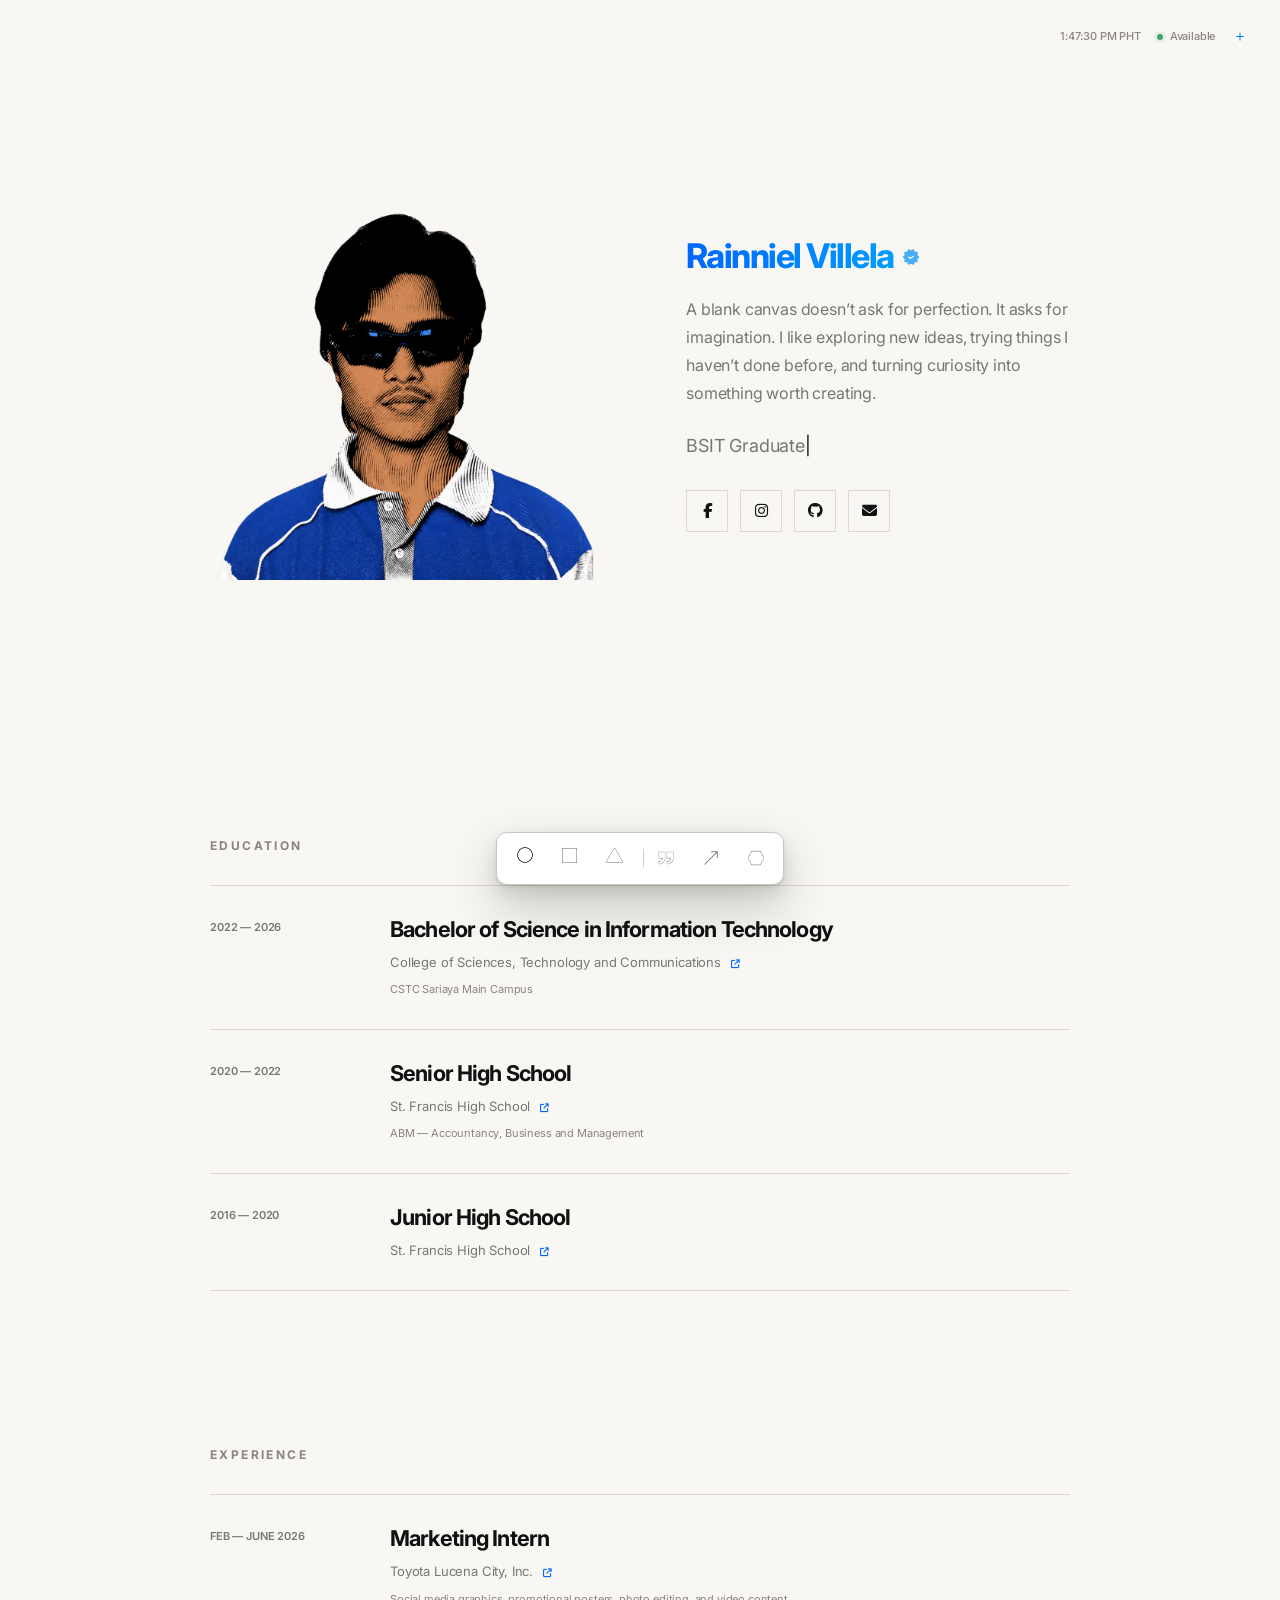
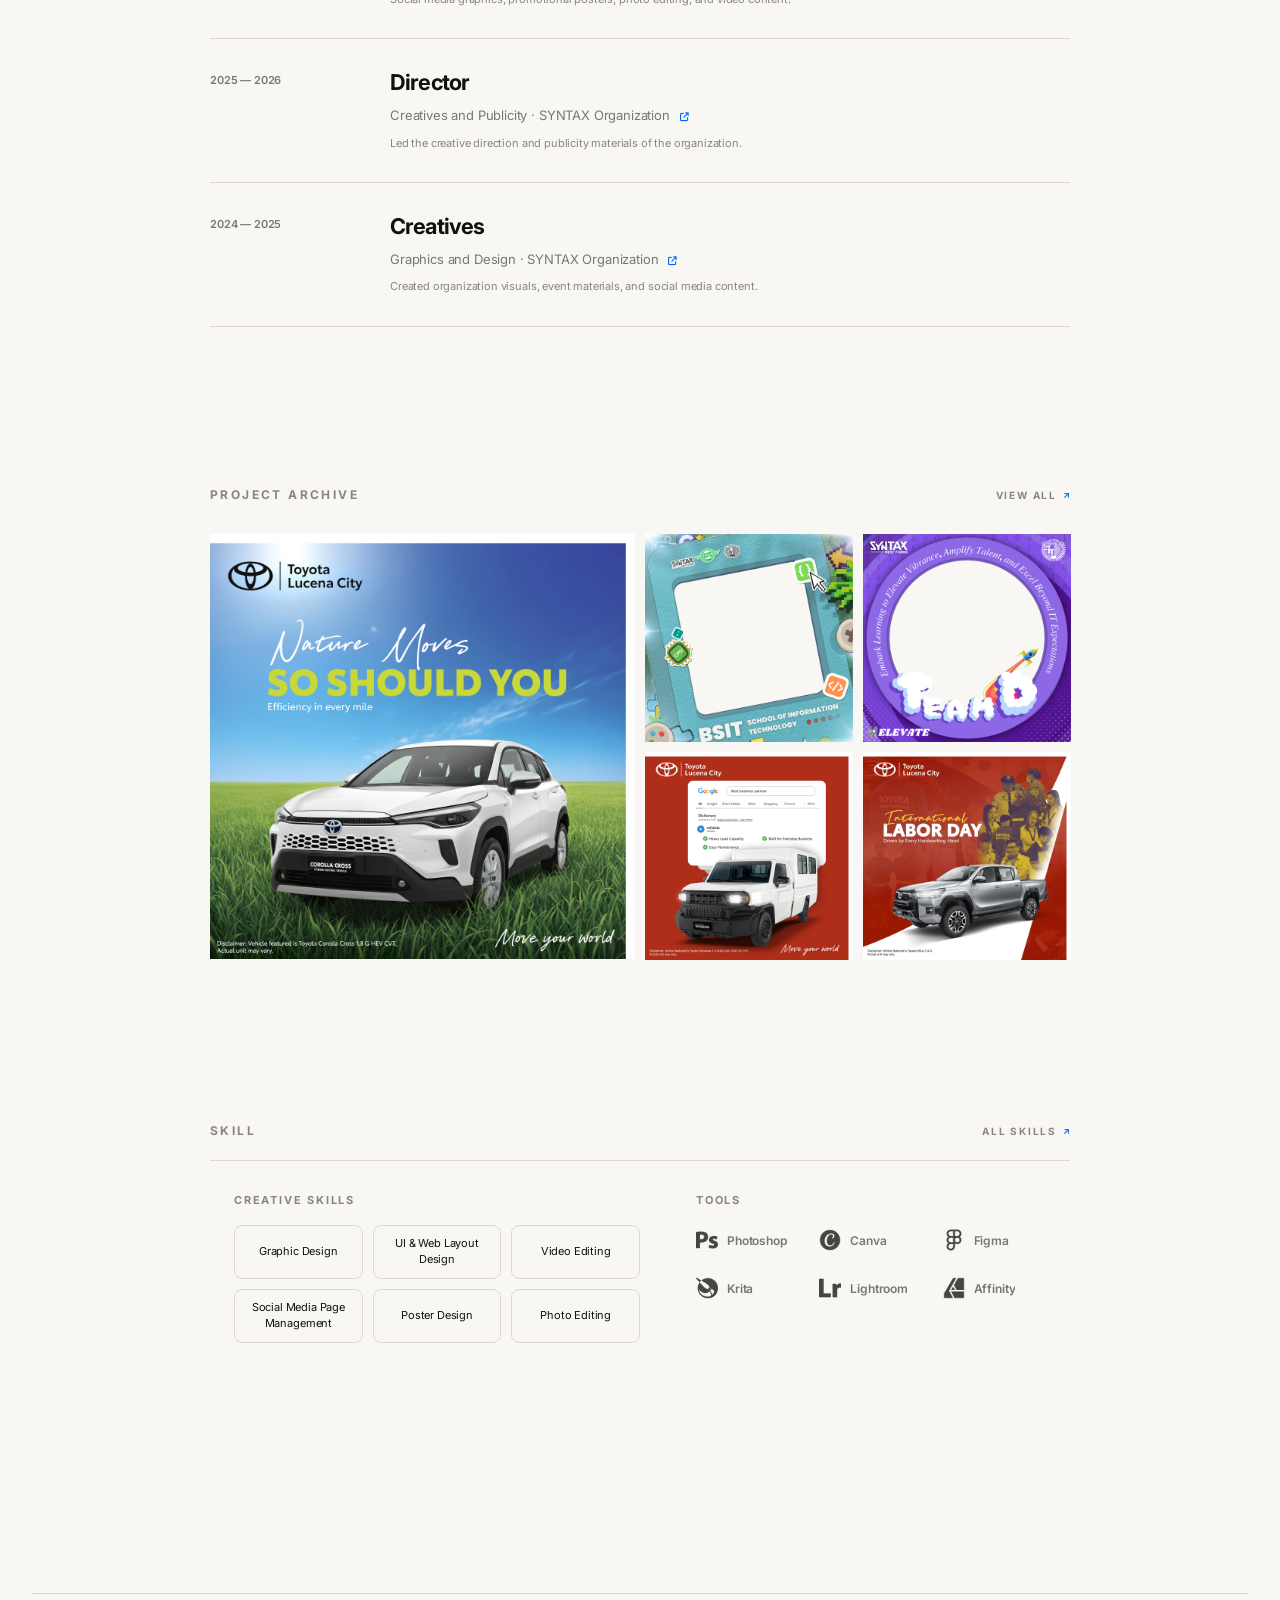
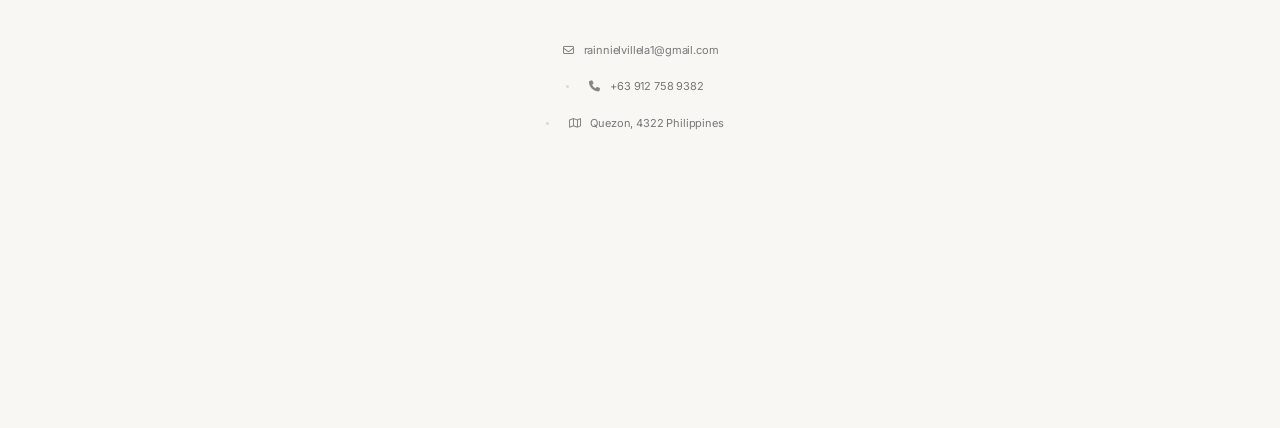
==== index.html @ cd8294d5 "portfolio101" ====
<!doctype html>
<html lang="en">
  <head>
    <meta charset="UTF-8" />
    <meta name="viewport" content="width=device-width, initial-scale=1.0" />
    <title>Rainniel Villela | Portfolio</title>

    <link rel="icon" type="image/png" href="image/icon/webicon.png" />
    <link rel="apple-touch-icon" href="image/icon/webicon.png" />

    <script>
      try {
        var path = window.location.pathname;
        var forcedMode = null;

        if (path === "/tech") {
          forcedMode = "dark";
        } else if (path === "/graphics") {
          forcedMode = "light";
        }

        if (forcedMode) {
          localStorage.setItem("theme", forcedMode);
        }

        if ((forcedMode || localStorage.getItem("theme")) === "dark") {
          document.documentElement.classList.add("dark");
        }
      } catch (error) {
        console.warn("Theme preference could not be loaded.");
      }
    </script>

    <link
      href="https://fonts.googleapis.com/css2?family=Inter:wght@400;500;600;700;800&family=IBM+Plex+Mono:wght@400;500;600;700&display=swap"
      rel="stylesheet"
    />
    <link
      rel="stylesheet"
      href="https://cdnjs.cloudflare.com/ajax/libs/font-awesome/6.5.2/css/all.min.css"
    />
    <link rel="stylesheet" href="style.css?v=29" />

    <style>
      /* Keep the profile name visually identical in Creative and Tech Mode. */
      html.dark .intro-text .profile-heading-row h1 {
        font-family: "Inter", Arial, sans-serif;
        font-size: clamp(25px, 3vw, 34px);
        font-weight: 750;
        line-height: 1.05;
        letter-spacing: -0.045em;
      }

      /* White outline that follows the transparent profile silhouette,
         instead of drawing a rectangular border around the image box. */
      html.dark .profile-bw {
        filter:
          drop-shadow(1px 0 0 rgba(255, 255, 255, 0.95))
          drop-shadow(-1px 0 0 rgba(255, 255, 255, 0.95))
          drop-shadow(0 1px 0 rgba(255, 255, 255, 0.95))
          drop-shadow(0 -1px 0 rgba(255, 255, 255, 0.95));
      }

      /* ================================================================
         HOME TECH PROJECTS — THREE EQUAL CARDS
         ================================================================ */
      html.dark .tech-work-grid {
        grid-template-columns: repeat(3, minmax(0, 1fr)) !important;
        gap: 12px;
        align-items: stretch;
      }

      html.dark .tech-work-grid .tech-project {
        min-height: 300px;
        height: 100%;
        grid-row: auto;
      }

      html.dark .tech-work-grid .tech-project h3 {
        font-size: clamp(24px, 2.6vw, 34px);
        line-height: 1.05;
      }

      @media (max-width: 850px) {
        html.dark .tech-work-grid {
          grid-template-columns: 1fr !important;
        }

        html.dark .tech-work-grid .tech-project {
          min-height: 240px;
        }
      }

      /* ================================================================
         HOME TECH SKILLS
         Two closer groups: Technologies + Tools.
         ================================================================ */
      html.dark .home-tech-skill-layout {
        width: min(100%, 760px);
        margin: 0 auto;
        display: grid !important;
        grid-template-columns: minmax(0, 1.25fr) minmax(270px, 0.75fr);
        gap: 34px;
        align-items: start;
      }

      .home-tech-skill-layout .skill-clean-column {
        min-width: 0;
      }

      .home-tech-skill-layout .skill-clean-column h3 {
        margin: 0 0 18px;
        color: var(--soft);
        font-size: 11px;
        font-weight: 700;
        line-height: 1.4;
        letter-spacing: 1.8px;
        text-align: left;
        text-transform: uppercase;
      }

      .home-tech-technologies {
        display: grid;
        grid-template-columns: repeat(3, minmax(0, 1fr));
        gap: 10px;
      }

      .home-tech-technologies span {
        min-height: 44px;
        padding: 10px 12px;
        display: flex;
        align-items: center;
        justify-content: center;
        color: var(--text);
        background: transparent;
        border: 1px solid var(--border);
        border-radius: 8px;
        font-size: 11px;
        line-height: 1.45;
        text-align: center;
        transition:
          color 0.25s ease,
          border-color 0.25s ease,
          transform 0.25s ease;
      }

      .home-tech-technologies span:hover {
        border-color: var(--text);
        transform: translateY(-2px);
      }

      .home-tech-tool-list {
        display: grid;
        grid-template-columns: repeat(2, minmax(0, 1fr));
        gap: 18px 20px;
      }

      .home-tech-tool-list > div {
        min-width: 0;
        min-height: 30px;
        display: flex;
        align-items: center;
        justify-content: flex-start;
        gap: 9px;
        color: var(--muted);
      }

      .home-tech-tool-list img {
        width: 22px;
        height: 22px;
        flex: 0 0 22px;
        display: block;
        object-fit: contain;
        filter: grayscale(1) brightness(1.45);
        opacity: 0.78;
        transition:
          opacity 0.2s ease,
          transform 0.2s ease,
          filter 0.2s ease;
      }

      .home-tech-tool-list span {
        min-width: 0;
        overflow: hidden;
        color: var(--muted);
        font-size: 12px;
        font-weight: 600;
        line-height: 1.25;
        text-overflow: ellipsis;
        white-space: nowrap;
        transition: color 0.2s ease;
      }

      .home-tech-tool-list > div:hover img {
        opacity: 1;
        transform: translateY(-1px);
      }

      .home-tech-tool-list > div:hover span {
        color: var(--text);
      }

      @media (max-width: 850px) {
        html.dark .home-tech-skill-layout {
          width: min(100%, 620px);
          grid-template-columns: 1fr;
          gap: 34px;
        }
      }

      @media (max-width: 520px) {
        .home-tech-technologies,
        .home-tech-tool-list {
          grid-template-columns: repeat(2, minmax(0, 1fr));
        }
      }
    </style>
  </head>
  <body>
    <div
      class="top-status"
      role="group"
      aria-label="Philippine time and availability"
    >
      <span id="phTime">--:--:-- PM PHT</span>
      <span class="availability"><i aria-hidden="true"></i>Available</span>
      <button
        id="breakToggle"
        class="break-toggle"
        type="button"
        aria-label="Open RYNL BREAK Easter egg"
        aria-expanded="false"
        aria-controls="rynlBreakHint"
      >
        <span></span><span></span>
      </button>
    </div>

    <section
      id="portfolioPass"
      class="portfolio-pass"
      role="dialog"
      aria-modal="false"
      aria-labelledby="portfolioPassTitle"
      aria-hidden="true"
      inert
    >
      <div class="pass-deck">
        <article class="pass-card pass-card-back" aria-hidden="true">
          <span class="pass-back-brand">rynl.</span>
          <span class="pass-back-rule"></span>
          <p>CREATIVE + TECHNOLOGY</p>
          <small>CONTACT · PORTFOLIO · RÉSUMÉ</small>
          <span class="pass-back-year">2026 · PH</span>
        </article>

        <article class="pass-card pass-card-front">
          <header class="pass-card-header">
            <strong>rynl.</strong>
            <span>PORTFOLIO PASS · 2026</span>
          </header>

          <!--
            This visible card content is populated from CONTACT_DETAILS and
            CONTACT_EMAIL in script.js so you only need to edit it there.
          -->
          <div class="pass-identity">
            <h2 id="portfolioPassTitle">Rainniel Villela</h2>
            <p id="passTitle">Creative + Technology</p>
            <p id="passLocation">Sariaya, Quezon · PH</p>
            <span class="pass-available"
              ><i aria-hidden="true"></i>AVAILABLE</span
            >
          </div>

          <a
            id="passQrLink"
            class="pass-qr-link"
            href="#"
            target="_blank"
            rel="noopener noreferrer"
            aria-label="Open portfolio link in a new tab"
          >
            <span id="passQr" class="pass-qr" aria-hidden="true"></span>
            <span id="passQrFallback" class="pass-qr-fallback"
              >Generating QR…</span
            >
          </a>

          <p class="pass-scan-label">SCAN TO OPEN ON MOBILE</p>
          <a id="passEmail" class="pass-email" href="#">Email</a>

          <div class="pass-actions">
            <button id="saveContactBtn" class="pass-action" type="button">
              SAVE CONTACT ↓
            </button>
            <a
              id="passResumeLink"
              class="pass-action"
              href="file/rainniel-villela-graphics-resume.pdf"
              aria-label="Download current resume"
              >VIEW RÉSUMÉ ↗</a
            >
            <a
              id="passOpenLink"
              class="pass-action pass-open-link"
              href="#"
              target="_blank"
              rel="noopener noreferrer"
              >OPEN LINK ↗</a
            >
          </div>

          <div class="pass-nfc">
            <button id="nfcWriteBtn" type="button" hidden>
              WRITE TEST LINK TO NFC TAG
            </button>
            <p id="nfcStatus" class="nfc-status" aria-live="polite"></p>
            <p id="nfcFallback" class="nfc-fallback">
              Use the QR code or a compatible Android device
            </p>
          </div>
        </article>
      </div>
    </section>

    <nav
      class="bottom-panel"
      id="bottomPanel"
      aria-label="Portfolio navigation"
    >
      <a
        href="/"
        class="bottom-nav-item nav-link"
        data-nav="about"
        aria-label="About Me"
      >
        <img
          class="dock-png"
          src="image/icon/circle.png"
          alt=""
          aria-hidden="true"
        />
        <span class="bottom-nav-label">About Me</span>
      </a>

      <a
        href="/work"
        class="bottom-nav-item nav-link"
        data-nav="work"
        aria-label="Work"
      >
        <img
          class="dock-png"
          src="image/icon/square.png"
          alt=""
          aria-hidden="true"
        />
        <span class="bottom-nav-label">Work</span>
      </a>

      <a
        href="/skill"
        class="bottom-nav-item nav-link"
        data-nav="skill"
        aria-label="Skill"
      >
        <img
          class="dock-png"
          src="image/icon/triangle.png"
          alt=""
          aria-hidden="true"
        />
        <span class="bottom-nav-label">Skill</span>
      </a>

      <button
        id="quoteBtn"
        class="bottom-nav-item bottom-nav-action icon-btn dock-utility-start"
        type="button"
        aria-label="Show quote"
        aria-expanded="false"
        aria-controls="quoteBox"
      >
        <img
          class="dock-png bottom-nav-image"
          src="image/icon/ux.png"
          alt=""
          aria-hidden="true"
        />
        <span class="bottom-nav-label">Quote</span>
      </button>

      <a
        id="resumeDownload"
        href="file/rainniel-villela-graphics-resume.pdf"
        class="bottom-nav-item"
        aria-label="Download current resume"
      >
        <img class="dock-png" src="image/icon/arrow.png" alt="" aria-hidden="true" />
        <span class="bottom-nav-label">Resume</span>
      </a>

      <button
        id="themeBtn"
        class="bottom-nav-item bottom-nav-action icon-btn"
        type="button"
        aria-label="Turn on dark mode"
        aria-pressed="false"
      >
        <img
          id="themeIcon"
          class="dock-png dock-mode-image"
          src="image/icon/hexagon.png"
          alt=""
          aria-hidden="true"
        />
        <span class="bottom-nav-label" id="themeLabel">Tech Mode</span>
      </button>
    </nav>

    <div
      id="quoteBox"
      class="quote-box"
      role="dialog"
      aria-label="Quote of the day"
      aria-live="polite"
    >
      <span>Quote of the Day</span>
      <p id="quoteText">Finding today's quote...</p>
    </div>

    <main>
      <section class="hero" id="about">
        <div class="profile-square">
          <img
            src="image/PROFILE/profilec.png"
            alt="Rainniel Villela color profile"
            class="profile-img profile-color"
          />
          <img
            src="image/PROFILE/profile.png"
            alt="Rainniel Villela black and white profile"
            class="profile-img profile-bw"
          />
        </div>

        <div class="intro-text">
          <div class="profile-heading-row">
            <h1>
              Rainniel Villela
              <img
                class="verified-badge"
                src="image/icon/verified.png"
                alt="Verified"
              />
            </h1>
          </div>

          <p class="intro-line creative-only">
          A blank canvas doesn’t ask for perfection. It asks for imagination.
          I like exploring new ideas, trying things I haven’t done before, 
          and turning curiosity into something worth creating.
          </p>

          <p class="intro-line tech-only">
            Ideas have no form until someone dares to build them.
            I turn the unseen into something people can see, use, and remember.
          </p>

          <!-- Creative Mode keeps the existing typewriter handled by script.js. -->
          <p class="typewriter-text creative-only">
            <span id="typedRole">Graphic Designer</span
            ><span class="cursor">|</span>
          </p>

          <!-- Tech Mode has its own independent typewriter roles. -->
          <p class="typewriter-text tech-only">
            <span id="typedTechRole">BSIT Graduate</span
            ><span class="cursor">|</span>
          </p>

          <div class="socials">
            <a
              href="https://www.facebook.com/rainniel.villela"
              target="_blank"
              rel="noopener noreferrer"
              aria-label="Facebook"
            >
              <i class="fa-brands fa-facebook-f"></i>
            </a>

            <a
              href="https://www.instagram.com/rainniel89"
              target="_blank"
              rel="noopener noreferrer"
              aria-label="Instagram"
            >
              <i class="fa-brands fa-instagram"></i>
            </a>

            <a
              href="https://github.com/rainniel2"
              target="_blank"
              rel="noopener noreferrer"
              aria-label="GitHub"
            >
              <i class="fa-brands fa-github"></i>
            </a>

            <a href="mailto:rainnielvillela1@gmail.com" aria-label="Gmail">
              <i class="fa-solid fa-envelope"></i>
            </a>
          </div>
        </div>
      </section>

      <!-- EDUCATION -->
      <section
        class="resume-section"
        id="education"
        aria-labelledby="educationTitle"
      >
        <div class="resume-heading">
          <p id="educationTitle">Education</p>
        </div>

        <div class="resume-list">
          <article class="resume-entry">
            <span class="resume-period">2022 — 2026</span>

            <div class="resume-entry-content">
              <h2>Bachelor of Science in Information Technology</h2>

              <a
                class="resume-link"
                href="https://cstc.edu.ph/"
                target="_blank"
                rel="noopener noreferrer"
              >
                College of Sciences, Technology and Communications

                <i
                  class="fa-solid fa-arrow-up-right-from-square"
                  aria-hidden="true"
                ></i>
              </a>

              <small>CSTC Sariaya Main Campus</small>
            </div>
          </article>

          <article class="resume-entry">
            <span class="resume-period">2020 — 2022</span>

            <div class="resume-entry-content">
              <h2>Senior High School</h2>

              <a
                class="resume-link"
                href="https://stfrancissariaya.wela.ph/sfhs-main"
                target="_blank"
                rel="noopener noreferrer"
              >
                St. Francis High School

                <i
                  class="fa-solid fa-arrow-up-right-from-square"
                  aria-hidden="true"
                ></i>
              </a>

              <small> ABM — Accountancy, Business and Management </small>
            </div>
          </article>

          <article class="resume-entry">
            <span class="resume-period">2016 — 2020</span>

            <div class="resume-entry-content">
              <h2>Junior High School</h2>

              <a
                class="resume-link"
                href="https://www.facebook.com/stfrancis.sariaya"
                target="_blank"
                rel="noopener noreferrer"
              >
                St. Francis High School

                <i
                  class="fa-solid fa-arrow-up-right-from-square"
                  aria-hidden="true"
                ></i>
              </a>
            </div>
          </article>
        </div>
      </section>

      <!-- EXPERIENCE — CREATIVE MODE ONLY -->
      <section
        class="resume-section creative-only"
        id="experience"
        aria-labelledby="experienceTitle"
      >
        <div class="resume-heading">
          <p id="experienceTitle">Experience</p>
        </div>

        <div class="resume-list">
          <article class="resume-entry">
            <span class="resume-period">FEB — JUNE 2026</span>

            <div class="resume-entry-content">
              <h2>Marketing Intern</h2>

              <a
                class="resume-link"
                href="https://toyotalucena.com/"
                target="_blank"
                rel="noopener noreferrer"
              >
                Toyota Lucena City, Inc.

                <i
                  class="fa-solid fa-arrow-up-right-from-square"
                  aria-hidden="true"
                ></i>
              </a>

              <small>
                Social media graphics, promotional posters, photo editing, and
                video content.
              </small>
            </div>
          </article>

          <article class="resume-entry">
            <span class="resume-period">2025 — 2026</span>

            <div class="resume-entry-content">
              <h2>Director</h2>

              <a
                class="resume-link"
                href="https://www.facebook.com/SYNTAXorg/"
                target="_blank"
                rel="noopener noreferrer"
              >
                Creatives and Publicity · SYNTAX Organization

                <i
                  class="fa-solid fa-arrow-up-right-from-square"
                  aria-hidden="true"
                ></i>
              </a>

              <small>
                Led the creative direction and publicity materials of the
                organization.
              </small>
            </div>
          </article>

          <article class="resume-entry">
            <span class="resume-period">2024 — 2025</span>

            <div class="resume-entry-content">
              <h2>Creatives</h2>

              <a
                class="resume-link"
                href="https://www.facebook.com/SYNTAXorg/"
                target="_blank"
                rel="noopener noreferrer"
              >
                Graphics and Design · SYNTAX Organization

                <i
                  class="fa-solid fa-arrow-up-right-from-square"
                  aria-hidden="true"
                ></i>
              </a>

              <small>
                Created organization visuals, event materials, and social media
                content.
              </small>
            </div>
          </article>
        </div>
      </section>

      <section class="work-preview" id="work">
        <div class="section-heading">
          <p class="creative-only">Project Archive</p>
          <p class="tech-only">Project Archive</p>

          <a href="/work" class="section-link creative-only">
            View All <span>↗</span>
          </a>

          <a href="/work" class="section-link tech-only">
            View All <span>↗</span>
          </a>
        </div>

        <div class="work-five-grid creative-only">
          <div class="work-five featured-five">
            <img
              src="image/work/toyota/corolla.webp"
              alt="Toyota Corolla graphic design"
            />
          </div>

          <div class="work-five">
            <img
              src="image/work/syntax/bsit-profile-frame.webp"
              alt="Syntax frame design"
            />
          </div>

          <div class="work-five">
            <img
              src="image/work/syntax/elevate-team-frame-purple.webp"
              alt="Syntax team design"
            />
          </div>

          <div class="work-five">
            <img
              src="image/work/toyota/tamaraw-search.webp"
              alt="Toyota Tamaraw graphic design"
            />
          </div>

          <div class="work-five">
            <img
              src="image/work/toyota/labor-day.webp"
              alt="Toyota Labor Day poster design"
            />
          </div>
        </div>

        <div class="tech-work-grid tech-only">
          <article class="tech-project">
            <span>Capstone IoT</span>
            <h3>iCapsicum</h3>

            <p>
              An Android and IoT-based monitoring and automated drip fertigation
              system designed for Kalahari bell pepper production at Quezon
              National Agricultural School.
            </p>

            <div>
              <small>ESP32</small>
              <small>Firebase</small>
              <small>Android</small>
            </div>
          </article>

          <article class="tech-project">
            <span>Front-End Tool</span>
            <h3>Vyrify</h3>

            <p>
              A simple scam checker concept for links, text, screenshots, and
              safety reminders.
            </p>

            <div>
              <small>HTML</small>
              <small>CSS</small>
              <small>JS</small>
            </div>
          </article>

          <article class="tech-project">
            <span>Arduino IoT</span>
            <h3>Automatic Pet Feeder</h3>

            <p>
              An Arduino-based automatic pet feeder that uses a sensor and
              time-based scheduling to dispense food automatically.
            </p>

            <div>
              <small>Arduino</small>
              <small>Sensor</small>
              <small>Scheduling</small>
            </div>
          </article>
        </div>
      </section>

      <section class="skill-preview" id="skill">
        <div class="skill-top">
          <p class="creative-only">Skill</p>
          <p class="tech-only">Tech Skill</p>

          <a href="/skill" class="section-link">
            All Skills <span aria-hidden="true">↗</span>
          </a>
        </div>

        <!-- CREATIVE MODE SKILLS -->
        <div class="creative-skill-layout creative-only">
          <section class="creative-skill-block creative-skills-block">
            <h3>Creative Skills</h3>

            <div class="creative-skill-list">
              <span>Graphic Design</span>
              <span>UI &amp; Web Layout Design</span>
              <span>Video Editing</span>
              <span>Social Media Page Management</span>
              <span>Poster Design</span>
              <span>Photo Editing</span>
            </div>
          </section>

          <section class="creative-skill-block creative-tools-block">
            <h3>Tools</h3>

            <div class="creative-tool-list">
              <div>
                <img src="image/skill/TOOLS/photoshop.png" alt="Photoshop" />
                <span>Photoshop</span>
              </div>

              <div>
                <img src="image/skill/TOOLS/canva.png" alt="Canva" />
                <span>Canva</span>
              </div>

              <div>
                <img src="image/skill/TOOLS/figma.png" alt="Figma" />
                <span>Figma</span>
              </div>

              <div>
                <img src="image/skill/TOOLS/krita.png" alt="Krita" />
                <span>Krita</span>
              </div>

              <div>
                <img src="image/skill/TOOLS/lightroom.png" alt="Lightroom" />
                <span>Lightroom</span>
              </div>

              <div>
                <img
                  src="image/skill/TOOLS/affinity-designer.png"
                  alt="Affinity Designer"
                />
                <span>Affinity</span>
              </div>
            </div>
          </section>
        </div>

        <!-- TECH MODE SKILLS -->
        <div class="home-tech-skill-layout tech-only">
          <section class="skill-clean-column" aria-labelledby="technologiesTitle">
            <h3 id="technologiesTitle">Technologies</h3>

            <div class="home-tech-technologies">
              <span>HTML</span>
              <span>ESP32</span>
              <span>Arduino</span>
              <span>Firebase</span>
              <span>CSS</span>
              <span>JavaScript</span>
            </div>
          </section>

          <section class="skill-clean-column" aria-labelledby="techToolsTitle">
            <h3 id="techToolsTitle">Tools</h3>

            <div class="home-tech-tool-list">
              <div>
                <img src="image/skill/TOOLS/arduino.png" alt="" aria-hidden="true" />
                <span>Arduino IDE</span>
              </div>

              <div>
                <img src="image/skill/TOOLS/visual.png" alt="" aria-hidden="true" />
                <span>VSCode</span>
              </div>

              <div>
                <img src="image/skill/TOOLS/firebase.png" alt="" aria-hidden="true" />
                <span>Firebase</span>
              </div>

              <div>
                <img src="image/skill/TOOLS/gemini.png" alt="" aria-hidden="true" />
                <span>Gemini</span>
              </div>
            </div>
          </section>
        </div>
      </section>
      
      <footer class="contact-footer" id="contact">
      

        <div class="footer-contact">
          <a href="mailto:rainnielvillela1@gmail.com">
            <i class="fa-regular fa-envelope" aria-hidden="true"></i>
            <span>rainnielvillela1@gmail.com</span>
          </a>
          <a href="tel:+639127589382">
            <i class="fa-solid fa-phone" aria-hidden="true"></i>
            <span>+63&nbsp;912&nbsp;758&nbsp;9382</span>
          </a>

            <a href="https://www.google.com/maps/search/Quezon,+Philippines+4322">
                <i class="fa-regular fa-map" aria-hidden="true"></i>
                <span>Quezon, 4322 Philippines</span>
         
        </div>

      </footer>


    </main>

    <script src="qrcode.js?v=1"></script>
    <script src="script.js?v=19"></script>
    <script src="rynl-break.js?v=4"></script>

    <script>
      /* ================================================================
         TECH MODE TYPEWRITER
         Creative Mode continues to use #typedRole from script.js.
         ================================================================ */
      (function () {
        "use strict";

        const typedTechRole = document.getElementById("typedTechRole");

        if (!typedTechRole) return;

        const techRoles = [
          "BSIT Graduate",
          "Front-End Developer",
          "IoT Developer",
        ];

        let roleIndex = 0;
        let charIndex = 0;
        let deleting = false;
        let timer = null;

        function schedule(delay) {
          window.clearTimeout(timer);
          timer = window.setTimeout(typeTechRole, delay);
        }

        function typeTechRole() {
          const currentRole = techRoles[roleIndex];

          if (!deleting) {
            charIndex += 1;
            typedTechRole.textContent = currentRole.slice(0, charIndex);

            if (charIndex >= currentRole.length) {
              deleting = true;
              schedule(1300);
              return;
            }

            schedule(75);
            return;
          }

          charIndex -= 1;
          typedTechRole.textContent = currentRole.slice(0, charIndex);

          if (charIndex <= 0) {
            deleting = false;
            roleIndex = (roleIndex + 1) % techRoles.length;
            schedule(280);
            return;
          }

          schedule(40);
        }

        function resetTechTypewriter() {
          window.clearTimeout(timer);
          roleIndex = 0;
          charIndex = 0;
          deleting = false;
          typedTechRole.textContent = "";
          schedule(250);
        }

        /* Reset when Creative / Tech Mode changes. */
        const themeObserver = new MutationObserver(function () {
          if (document.documentElement.classList.contains("dark")) {
            resetTechTypewriter();
          }
        });

        themeObserver.observe(document.documentElement, {
          attributes: true,
          attributeFilter: ["class"],
        });

        resetTechTypewriter();
      })();
    </script>
  </body>
</html>
---- style.css ----
* {
  margin: 0;
  padding: 0;
  box-sizing: border-box;
}

:root {
  --bg: #f8f7f3;
  --text: #111111;
  --accent: #df493f;
  --muted: #777777;
  --soft: #8a8585;
  --border: #ddd9cf;
  --card: #ffffff;
  --panel: rgba(248, 247, 243, 0.96);
  --shadow: rgba(0, 0, 0, 0.08);
  --icon-filter: none;
  --wide: min(100% - 80px, 980px);
  --content: min(100% - 80px, 980px);
}

html.dark {
  --bg: #101010;
  --text: #f6f3ed;
  --muted: #aaa6a6;
  --soft: #8d8d8d;
  --border: #2b2b2b;
  --card: #171717;
  --panel: rgba(16, 16, 16, 0.96);
  --shadow: rgba(0, 0, 0, 0.35);
  --icon-filter: invert(1);
}

html {
  scroll-behavior: smooth;
  scrollbar-width: none;
}

html::-webkit-scrollbar,
body::-webkit-scrollbar {
  display: none;
}

body {
  min-height: 100vh;
  padding-top: 86px;
  font-family: "Inter", Arial, sans-serif;
  letter-spacing: -0.01em;
  background: var(--bg);
  color: var(--text);
  transition:
    background 0.35s ease,
    color 0.35s ease;
  -ms-overflow-style: none;
}

html.dark body {
  font-family: "IBM Plex Mono", "Courier New", monospace;
}

body::before {
  content: "";
  position: fixed;
  inset: 0;
  pointer-events: none;
  opacity: 0.26;
  background-image: radial-gradient(var(--border) 1px, transparent 1px);
  background-size: 28px 28px;
  mask-image: linear-gradient(
    to bottom,
    transparent,
    black 18%,
    black 70%,
    transparent
  );
}

main,
header,
.quote-box {
  position: relative;
  z-index: 1;
}

section {
  scroll-margin-top: 130px;
}

a {
  color: inherit;
}

.creative-only {
  display: block;
}

.tech-only {
  display: none !important;
}

html.dark .creative-only {
  display: none !important;
}

html.dark .tech-only {
  display: block !important;
}

html.dark .tech-work-grid.tech-only,
html.dark .skill-clean-grid.tech-only,
html.dark .background-bento.tech-only,
html.dark .project-grid.tech-only {
  display: grid !important;
}

/* Top panel */

.top-panel {
  width: var(--wide);
  padding: 22px 0;
  position: fixed;
  top: 0;
  left: 50%;
  z-index: 1000;
  display: flex;
  align-items: center;
  justify-content: space-between;
  transform: translateX(-50%);
  background: transparent;
  border: 1px solid transparent;
  border-radius: 0;
  box-shadow: none;
  transition:
    width 0.35s ease,
    top 0.35s ease,
    padding 0.35s ease,
    background 0.35s ease,
    border-color 0.35s ease,
    border-radius 0.35s ease,
    box-shadow 0.35s ease;
}

.top-panel.scrolled {
  width: min(100% - 40px, 960px);
  top: 16px;
  padding: 12px 24px;
  background: var(--panel);
  border-color: var(--border);
  border-radius: 26px;
  box-shadow: 0 18px 45px var(--shadow);
  backdrop-filter: blur(14px);
}

.logo {
  color: var(--text);
  font-size: 19px;
  font-weight: 800;
  text-decoration: none;
  letter-spacing: -0.04em;
  transition: color 0.35s ease;
}

nav {
  display: flex;
  align-items: center;
  gap: 20px;
}

.nav-link {
  color: var(--muted);
  font-size: 14px;
  font-weight: 500;
  text-decoration: none;
  transition:
    color 0.25s ease,
    font-weight 0.25s ease;
}

.nav-link.active {
  color: var(--text);
  font-weight: 650;
}

.icon-btn,
.icon-link {
  width: 24px;
  height: 24px;
  display: grid;
  place-items: center;
  color: var(--muted);
  background: transparent;
  border: 0;
  cursor: pointer;
  text-decoration: none;
  opacity: 0.75;
  transition:
    color 0.25s ease,
    transform 0.25s ease,
    opacity 0.25s ease;
}

.icon-btn:hover,
.icon-link:hover {
  color: var(--text);
  opacity: 1;
  transform: translateY(-1px);
}

.icon-btn img {
  width: 17px;
  height: 17px;
  object-fit: contain;
  filter: var(--icon-filter);
}

.resume-svg {
  width: 17px;
  height: 17px;
  fill: none;
  stroke: currentColor;
  stroke-width: 1.7;
  stroke-linecap: round;
  stroke-linejoin: round;
}

.icon-btn.has-alert {
  position: relative;
}

.icon-btn.has-alert::after {
  content: "";
  width: 7px;
  height: 7px;
  position: absolute;
  top: 1px;
  right: 0;
  background: var(--text);
  border-radius: 50%;
}

/* Quote */

.quote-box {
  width: min(310px, calc(100vw - 40px));
  padding: 16px 18px;
  position: fixed;
  z-index: 2000;
  top: 78px;
  color: var(--text);
  background: var(--card);
  border: 1px solid var(--border);
  border-radius: 18px;
  box-shadow: 0 18px 40px var(--shadow);
  opacity: 0;
  pointer-events: none;
  transform: translateY(-6px);
  transition:
    opacity 0.25s ease,
    transform 0.25s ease,
    background 0.35s ease,
    border-color 0.35s ease;
}

.quote-box.show {
  opacity: 1;
  pointer-events: auto;
  transform: translateY(0);
}

.quote-box::before {
  content: "";
  position: absolute;
  top: -7px;
  left: var(--arrow-left, 50%);
  width: 14px;
  height: 14px;
  background: var(--card);
  border-left: 1px solid var(--border);
  border-top: 1px solid var(--border);
  transform: rotate(45deg);
}

.quote-box.above::before {
  top: auto;
  bottom: -7px;
  transform: rotate(225deg);
}

.quote-box span {
  display: block;
  margin-bottom: 8px;
  color: var(--muted);
  font-size: 11px;
  font-weight: 700;
  letter-spacing: 1.6px;
  text-transform: uppercase;
}

.quote-box p {
  color: var(--text);
  font-size: 13px;
  line-height: 1.6;
}

/* Hero */

.hero {
  width: var(--content);
  min-height: calc(100vh - 90px);
  margin: 0 auto;
  display: grid;
  grid-template-columns: 390px 1fr;
  align-items: center;
  gap: 86px;
}

.profile-square {
  width: 390px;
  height: 390px;
  position: relative;
  display: grid;
  place-items: end center;
  overflow: hidden;
}

.profile-img {
  width: 100%;
  height: 100%;
  display: block;
  object-fit: contain;
  object-position: center bottom;
  filter: none;
  transition:
    opacity 0.35s ease,
    transform 0.35s ease;
}

.profile-bw {
  position: absolute;
  inset: 0;
  opacity: 0;
  pointer-events: none;
}

.profile-color {
  opacity: 1;
}

html.dark .profile-color {
  opacity: 0;
}

html.dark .profile-bw {
  opacity: 1;
}

.profile-square:hover .profile-img {
  transform: scale(1.025);
}

.intro-text {
  max-width: 650px;
}

.mode-label,
.small-label {
  display: block;
  margin-bottom: 14px;
  color: var(--soft);
  font-size: 12px;
  font-weight: 700;
  letter-spacing: 2.4px;
  text-transform: uppercase;
}

.intro-text h1 {
  margin-bottom: 20px;
  font-size: clamp(42px, 5.5vw, 64px);
  line-height: 0.95;
  font-weight: 750;
  letter-spacing: -0.07em;
  background: linear-gradient(90deg, #0066ff, #00a3ff);
  background-clip: text;
  -webkit-background-clip: text;
  color: transparent;
  -webkit-text-fill-color: transparent;
}

html.dark .intro-text h1 {
  background: none;
  color: #ffffff;
  -webkit-text-fill-color: #ffffff;
  font-weight: 600;
  letter-spacing: -0.04em;
}

.intro-line {
  max-width: 580px;
  color: var(--muted);
  font-size: 16px;
  line-height: 1.75;
  transition: color 0.35s ease;
}

.typewriter-text {
  min-height: 31px;
  margin-top: 26px;
  color: var(--muted);
  font-size: 18px;
  line-height: 1.4;
}

.cursor {
  color: var(--text);
  animation: blink 0.8s infinite;
}

@keyframes blink {
  0%,
  45% {
    opacity: 1;
  }

  46%,
  100% {
    opacity: 0;
  }
}

.socials {
  margin-top: 26px;
  display: flex;
  gap: 12px;
}

.socials a {
  width: 42px;
  height: 42px;
  display: grid;
  place-items: center;
  color: var(--text);
  border: 1px solid var(--border);
  text-decoration: none;
  font-size: 15px;
  transition:
    transform 0.25s ease,
    background 0.25s ease,
    color 0.25s ease,
    border-color 0.35s ease;
}

.socials a:hover {
  transform: translateY(-2px);
  background: var(--text);
  color: var(--bg);
}

/* Sections */

.work-preview,
.skill-preview,
.background-section,
.contact-section,
.work-page,
.skill-page {
  width: var(--wide);
  margin: 0 auto;
}

.work-preview,
.skill-preview,
.background-section {
  padding: 78px 0;
}

.section-heading,
.skill-top,
.contact-top {
  margin-bottom: 32px;
  display: flex;
  align-items: center;
  justify-content: space-between;
}

.section-heading p,
.skill-top p,
.contact-top p {
  color: var(--soft);
  font-size: 12px;
  font-weight: 700;
  letter-spacing: 2.4px;
  text-transform: uppercase;
}

/* Background */
.background-section {
  width: var(--wide);
  min-height: 100vh;
  margin: 0 auto;
  padding: 110px 0 90px;
  display: flex;
  flex-direction: column;
  justify-content: center;
}

.background-heading {
  margin-bottom: 32px;
  display: flex;
  align-items: center;
  justify-content: flex-start;
}

.background-heading p {
  color: var(--soft);
  font-size: 12px;
  font-weight: 700;
  letter-spacing: 2.4px;
  text-transform: uppercase;
}

.background-clean-grid {
  display: grid;
  grid-template-columns: 1.2fr 1fr;
  border-top: 1px solid var(--border);
  border-bottom: 1px solid var(--border);
}

.background-clean-column {
  min-height: 510px;
  padding: 34px;
}

.background-experience-column {
  border-left: 1px solid var(--border);
}

.background-label {
  display: block;
  margin-bottom: 30px;
  color: var(--soft);
  font-size: 11px;
  font-weight: 700;
  letter-spacing: 1.8px;
  text-transform: uppercase;
}

.background-entry {
  width: 100%;
  display: grid;
  grid-template-columns: 96px minmax(0, 1fr);
  gap: 20px;
  align-items: stretch;
}

.background-entry-content {
  min-width: 0;
}

.background-entry + .background-entry {
  margin-top: 25px;
  padding-top: 25px;
  border-top: 1px solid var(--border);
}

.background-period {
  min-width: 0;
  margin: 0;
  padding-top: 3px;
  align-self: stretch;
  color: var(--muted);
  font-size: 11px;
  font-weight: 600;
  line-height: 1.5;
  letter-spacing: 0;
  white-space: normal;
}

.background-clean-column h2 {
  margin-bottom: 8px;
  color: var(--text);
  font-size: clamp(17px, 1.7vw, 22px);
  line-height: 1.25;
  letter-spacing: -0.04em;
}

.background-clean-column small {
  display: block;
  margin-top: 9px;
  color: var(--soft);
  font-size: 11px;
  line-height: 1.6;
}

.background-link {
  display: inline-flex;
  align-items: center;
  gap: 8px;
  color: var(--muted);
  font-size: 13px;
  line-height: 1.55;
  text-decoration: none;
  transition: color 0.25s ease;
}

.background-link i {
  flex: 0 0 auto;
  color: #0066ff;
  font-size: 9px;
}

.background-link:hover {
  color: var(--text);
}

@media (max-width: 850px) {
  .background-section {
    min-height: auto;
    padding: 90px 0 70px;
  }

  .background-clean-grid {
    grid-template-columns: 1fr;
  }

  .background-clean-column {
    min-height: auto;
    padding: 28px 22px;
  }

  .background-entry {
    grid-template-columns: 78px minmax(0, 1fr);
    gap: 14px;
  }

  .background-period {
    font-size: 10px;
  }

  .background-experience-column {
    border-top: 1px solid var(--border);
    border-left: 0;
  }
}
/* View All and All Skills */

.section-link,
.section-link:visited {
  display: inline-flex;
  align-items: center;
  gap: 6px;
  color: var(--soft);
  font-size: 10px;
  font-weight: 700;
  line-height: 1;
  letter-spacing: 1.8px;
  text-transform: uppercase;
  text-decoration: none;
  white-space: nowrap;
  transition: color 0.25s ease;
}

.section-link span {
  color: #0066ff;
  font-size: 9px;
  line-height: 1;
  letter-spacing: 0;
  transition: transform 0.25s ease;
}

.section-link:hover,
.section-link:focus-visible {
  color: var(--text);
  text-decoration: none;
}

.section-link:hover span,
.section-link:focus-visible span {
  transform: translate(2px, -2px);
}

html.dark .section-link.tech-only {
  display: inline-flex !important;
}

/* Skill section */

.skill-preview {
  width: var(--wide);
  min-height: 100vh;
  margin: 0 auto;
  padding: 120px 0;
  display: flex;
  flex-direction: column;
  justify-content: center;
}

.skill-top {
  margin-bottom: 32px;
  padding-bottom: 22px;
  display: flex;
  align-items: center;
  justify-content: space-between;
  border-bottom: 1px solid var(--border);
}

.skill-top p {
  color: var(--soft);
  font-size: 12px;
  font-weight: 700;
  letter-spacing: 2.4px;
  text-transform: uppercase;
}

/* Creative skill layout */

.creative-skill-layout {
  width: min(100%, 960px);
  margin: 0 auto;
  display: grid;
  grid-template-columns: minmax(0, 1.35fr) minmax(220px, 0.65fr);
  gap: 56px;
  align-items: start;
  padding: 0 28px;
}

.creative-skill-block {
  min-width: 0;
  padding: 0;
}

.creative-skills-block {
  grid-column: 1;
  grid-row: 1;
}

.creative-tools-block {
  grid-column: 2;
  grid-row: 1;
}

.creative-skill-block h3 {
  margin-bottom: 22px;
  padding-bottom: 0;
  color: var(--soft);
  border-bottom: 0;
  font-size: 11px;
  font-weight: 700;
  letter-spacing: 1.8px;
  text-transform: uppercase;
}

/* Creative skills */

.creative-skill-list {
  display: grid;
  grid-template-columns: repeat(3, minmax(0, 1fr));
  gap: 10px;
}

.creative-skill-list span {
  min-height: 44px;
  padding: 10px 12px;
  display: flex;
  align-items: center;
  justify-content: center;
  color: var(--text);
  background: transparent;
  border: 1px solid var(--border);
  border-radius: 8px;
  font-size: 11px;
  line-height: 1.45;
  text-align: center;
  transition:
    color 0.25s ease,
    border-color 0.25s ease,
    transform 0.25s ease;
}

.creative-skill-list span:hover {
  color: var(--text);
  border-color: var(--text);
  transform: translateY(-2px);
}

/* Creative tools */

.creative-tool-list {
  display: grid;
  grid-template-columns: repeat(3, 52px);
  justify-content: start;
  gap: 16px 18px;
}

.creative-tool-list div {
  min-width: 0;
  min-height: 44px;
  padding: 0;
  display: grid;
  place-items: center;
  background: transparent;
  border: 0;
  border-radius: 0;
}

.creative-tool-list img {
  width: 42px;
  height: 42px;
  display: block;
  object-fit: contain;
  transition: transform 0.25s ease;
}

.creative-tool-list div:hover img {
  transform: translateY(-2px) scale(1.04);
}

/* Tech skill layout */

.skill-clean-grid {
  display: grid;
  grid-template-columns: 1fr 1fr 1fr;
  gap: 72px;
  align-items: start;
}

.skill-clean-column h3 {
  margin-bottom: 22px;
  color: var(--text);
  font-size: 12px;
  font-weight: 700;
  letter-spacing: 2.4px;
  text-align: center;
  text-transform: uppercase;
}

.clean-pills {
  display: grid;
  gap: 12px;
}

.clean-pills span {
  min-height: 40px;
  padding: 11px 18px;
  display: grid;
  place-items: center;
  color: var(--muted);
  border: 1px solid var(--border);
  border-radius: 999px;
  font-size: 13px;
  text-align: center;
  transition:
    color 0.25s ease,
    border-color 0.25s ease,
    transform 0.25s ease;
}

.clean-pills span:hover {
  color: var(--text);
  border-color: var(--text);
  transform: translateY(-2px);
}

.tool-icons {
  display: grid;
  grid-template-columns: repeat(3, 48px);
  justify-content: center;
  gap: 18px 24px;
}

.tool-icons img,
.tech-icons span {
  width: 48px;
  height: 48px;
  border-radius: 13px;
}

.tool-icons img {
  object-fit: contain;
  transition: transform 0.25s ease;
}

.tool-icons img:hover {
  transform: translateY(-2px) scale(1.04);
}

.tech-icons span {
  display: grid;
  place-items: center;
  color: var(--text);
  background: var(--card);
  border: 1px solid var(--border);
  font-size: 14px;
  font-weight: 700;
}

html.dark .tech-icons span {
  background: #151515;
}

/* Mobile skill layout */

@media (max-width: 850px) {
  .skill-preview {
    min-height: auto;
    padding: 100px 0;
  }

  .creative-skill-layout {
    width: min(100%, 620px);
    grid-template-columns: 1fr;
    gap: 46px;
    padding: 0 18px;
  }

  .creative-skills-block,
  .creative-tools-block {
    grid-column: 1;
    grid-row: auto;
  }

  .creative-skill-list {
    grid-template-columns: repeat(3, minmax(0, 1fr));
  }

  .creative-tool-list {
    grid-template-columns: repeat(3, 52px);
  }

  .skill-clean-grid {
    grid-template-columns: 1fr;
    gap: 48px;
  }
}

@media (max-width: 480px) {
  .creative-skill-list span {
    min-height: 58px;
    padding: 8px;
    font-size: 10.5px;
  }

  .creative-tool-list div {
    min-height: 58px;
  }

  .creative-tool-list img {
    width: 36px;
    height: 36px;
  }
}
/* Creative work */

.work-five-grid {
  display: grid;
  grid-template-columns: repeat(4, 1fr);
  gap: 10px;
}

.work-five {
  aspect-ratio: 1 / 1;
  display: grid;
  place-items: center;
  overflow: hidden;
  background: transparent;
  border-radius: 0;
  text-decoration: none;
}

.featured-five {
  grid-column: span 2;
  grid-row: span 2;
}

.work-five img {
  width: 100%;
  height: 100%;
  display: block;
  object-fit: contain;
  border-radius: 0;
  filter: none;
  cursor: default;
}

/* Tech work */

.tech-work-grid {
  grid-template-columns: 1.15fr 1fr 1fr;
  gap: 10px;
}

.tech-project {
  min-height: 220px;
  padding: 22px;
  display: flex;
  flex-direction: column;
  justify-content: space-between;
  color: var(--text);
  background: var(--card);
  border: 1px solid var(--border);
  border-radius: 18px;
  text-decoration: none;
  transition:
    transform 0.25s ease,
    border-color 0.25s ease,
    background 0.35s ease;
}

html.dark .tech-project {
  background: #151515;
}

.tech-project:hover {
  transform: translateY(-3px);
  border-color: var(--text);
}

.featured-tech {
  grid-row: span 2;
  min-height: 452px;
}

.tech-project span {
  color: var(--muted);
  font-size: 11px;
  font-weight: 700;
  letter-spacing: 1.8px;
  text-transform: uppercase;
}

.tech-project h3 {
  margin: 16px 0 14px;
  font-size: clamp(26px, 4vw, 46px);
  line-height: 1;
  letter-spacing: -0.05em;
}

.tech-project p {
  color: var(--muted);
  font-size: 14px;
  line-height: 1.7;
}

.tech-project div {
  display: flex;
  flex-wrap: wrap;
  gap: 8px;
}

.tech-project small {
  padding: 7px 10px;
  color: var(--text);
  border: 1px solid var(--border);
  border-radius: 999px;
  font-size: 11px;
}

/* Skill */

.skill-preview {
  min-height: 100vh;
  padding: 120px 0;
  display: flex;
  flex-direction: column;
  justify-content: center;
}

.skill-top {
  padding-bottom: 22px;
  border-bottom: 1px solid var(--border);
}

.skill-clean-grid {
  display: grid;
  grid-template-columns: 1fr 1fr 1fr;
  gap: 72px;
  align-items: start;
}

.skill-clean-column h3 {
  margin-bottom: 22px;
  color: var(--text);
  font-size: 12px;
  font-weight: 700;
  letter-spacing: 2.4px;
  text-align: center;
  text-transform: uppercase;
}

.clean-pills {
  display: grid;
  gap: 12px;
}

.clean-pills span {
  min-height: 40px;
  padding: 11px 18px;
  display: grid;
  place-items: center;
  color: var(--muted);
  border: 1px solid var(--border);
  border-radius: 999px;
  font-size: 13px;
  text-align: center;
  transition:
    color 0.25s ease,
    border-color 0.25s ease,
    transform 0.25s ease;
}

.clean-pills span:hover {
  color: var(--text);
  border-color: var(--text);
  transform: translateY(-2px);
}

.tool-icons {
  display: grid;
  grid-template-columns: repeat(3, 48px);
  justify-content: center;
  gap: 18px 24px;
}

.tool-icons img,
.tech-icons span {
  width: 48px;
  height: 48px;
  border-radius: 13px;
}

.tool-icons img {
  object-fit: contain;
  filter: none;
  transition: transform 0.25s ease;
}

.tool-icons img:hover {
  transform: translateY(-2px) scale(1.04);
}

.tech-icons span {
  display: grid;
  place-items: center;
  color: var(--text);
  background: var(--card);
  border: 1px solid var(--border);
  font-size: 14px;
  font-weight: 700;
}

html.dark .tech-icons span {
  background: #151515;
}

/* Contact */

.contact-section {
  padding: 90px 0 115px;
}

.contact-actions {
  display: grid;
  grid-template-columns: repeat(4, 1fr);
  border-top: 1px solid var(--border);
  border-bottom: 1px solid var(--border);
  border-radius: 18px;
  overflow: hidden;
}

.contact-actions a {
  min-height: 86px;
  padding: 20px 18px;
  display: flex;
  flex-direction: column;
  justify-content: center;
  gap: 8px;
  color: var(--text);
  text-decoration: none;
  transition:
    background 0.25s ease,
    transform 0.25s ease;
}

.contact-actions a + a {
  border-left: 1px solid var(--border);
}

.contact-actions a:hover {
  background: var(--card);
  transform: translateY(-2px);
}

html.dark .contact-actions a:hover {
  background: #151515;
}

.contact-actions span {
  color: var(--muted);
  font-size: 11px;
  font-weight: 700;
  letter-spacing: 1.6px;
  text-transform: uppercase;
}

.contact-actions strong {
  color: var(--text);
  font-size: 13px;
  font-weight: 500;
  word-break: break-word;
}

/* Other pages */

.work-page,
.skill-page {
  padding: 82px 0 110px;
}

.work-page h1,
.skill-page h1 {
  margin-bottom: 14px;
  font-size: clamp(46px, 7vw, 78px);
}

.page-intro {
  max-width: 560px;
  margin-bottom: 58px;
  color: var(--muted);
  font-size: 16px;
  line-height: 1.7;
}

.project-grid,
.tool-grid,
.full-skill-list {
  display: grid;
  grid-template-columns: repeat(3, 1fr);
  gap: 12px;
}

.project-card,
.tool-grid div,
.full-skill-list span {
  border-radius: 18px;
}

.project-card {
  padding: 12px;
  background: var(--card);
  border: 1px solid var(--border);
  transition:
    transform 0.25s ease,
    border-color 0.25s ease,
    background 0.35s ease;
}

.project-card:hover {
  transform: translateY(-3px);
  border-color: var(--text);
}

.project-card img {
  width: 100%;
  aspect-ratio: 1 / 1;
  display: block;
  object-fit: contain;
  background: var(--bg);
  border-radius: 0;
  filter: none;
  cursor: default;
}

.project-card span {
  display: block;
  margin: 18px 0 8px;
  color: var(--muted);
  font-size: 11px;
  font-weight: 700;
  letter-spacing: 1.5px;
  text-transform: uppercase;
}

.project-card h2 {
  margin-bottom: 8px;
  font-size: 20px;
  line-height: 1.2;
}

.project-card p {
  color: var(--muted);
  font-size: 14px;
  line-height: 1.7;
}

.full-skill-group {
  margin-bottom: 68px;
}

.full-skill-group h2 {
  margin-bottom: 24px;
  font-size: 16px;
  letter-spacing: 2.5px;
  text-transform: uppercase;
}

.tool-grid div,
.full-skill-list span {
  min-height: 72px;
  padding: 18px;
  display: flex;
  align-items: center;
  gap: 14px;
  color: var(--text);
  background: var(--card);
  border: 1px solid var(--border);
}

.tool-grid img {
  width: 34px;
  height: 34px;
  object-fit: contain;
}

.tool-grid span,
.full-skill-list span {
  font-size: 14px;
}

html.dark .project-card,
html.dark .tool-grid div,
html.dark .full-skill-list span {
  background: #151515;
}

/* Dark typography */

html.dark .logo,
html.dark .nav-link,
html.dark .section-link,
html.dark .intro-line,
html.dark .typewriter-text,
html.dark .clean-pills span,
html.dark .tech-project p,
html.dark .contact-actions strong {
  font-family: "IBM Plex Mono", "Courier New", monospace;
}

html.dark .mode-label,
html.dark .section-heading p,
html.dark .background-label,
html.dark .background-bento-card p,
html.dark .background-bento-card small,
html.dark .background-tags span,
html.dark .skill-top p,
html.dark .contact-top p,
html.dark .skill-clean-column h3,
html.dark .tech-project span {
  font-family: "IBM Plex Mono", "Courier New", monospace;
  letter-spacing: 1.8px;
}

/* Mobile */

@media (max-width: 850px) {
  :root {
    --wide: min(100% - 34px, 680px);
    --content: min(100% - 34px, 680px);
  }

  body {
    padding-top: 128px;
  }

  .top-panel,
  .top-panel.scrolled {
    width: min(100% - 24px, 620px);
    top: 12px;
    padding: 16px 18px;
    flex-direction: column;
    gap: 14px;
    border-radius: 28px;
    background: var(--panel);
    border-color: var(--border);
    box-shadow: 0 18px 45px var(--shadow);
    backdrop-filter: blur(14px);
  }

  nav {
    flex-wrap: wrap;
    justify-content: center;
    gap: 14px;
  }

  .hero {
    min-height: auto;
    padding: 80px 0 50px;
    grid-template-columns: 1fr;
    gap: 34px;
    text-align: center;
  }

  .profile-square {
    width: 250px;
    height: 250px;
    margin: 0 auto;
  }

  .intro-line {
    margin: 0 auto;
  }

  .socials {
    justify-content: center;
  }

  /* Keep the title and its link (View All / All Skills) on the same row on mobile */
  .section-heading,
  .skill-top,
  .contact-top {
    flex-direction: row;
    align-items: center;
    gap: 12px;
  }

  .background-section {
    min-height: auto;
    padding: 90px 0 70px;
  }

  .background-bento {
    grid-template-columns: 1fr;
  }

  .background-intro-card,
  .background-education-card,
  .background-experience-card,
  .background-recognition-card,
  .background-capstone-card,
  .background-secondary-card {
    grid-column: span 1;
  }

  .background-bento-card {
    min-height: auto;
  }

  .skill-preview {
    min-height: 100vh;
    padding: 100px 0;
  }

  .work-five-grid {
    grid-template-columns: repeat(2, 1fr);
  }

  .featured-five {
    grid-column: span 2;
    grid-row: span 2;
  }

  .tech-work-grid,
  .skill-clean-grid,
  .project-grid,
  .tool-grid,
  .full-skill-list,
  .contact-actions {
    grid-template-columns: 1fr;
  }

  .contact-actions a + a {
    border-left: 0;
    border-top: 1px solid var(--border);
  }

  .tool-icons {
    grid-template-columns: repeat(3, 48px);
  }
}

/* Final centered creative skill layout */

.creative-skill-layout.creative-only {
  width: min(100%, 960px);
  margin: 0 auto;
  padding: 0 24px;
  display: grid;
  grid-template-columns: minmax(0, 1fr) 192px;
  gap: 56px;
}

.creative-skills-block {
  grid-column: 1;
  grid-row: 1;
  width: 100%;
}

.creative-tools-block {
  grid-column: 2;
  grid-row: 1;
  width: 100%;
}

.creative-skill-block h3 {
  margin: 0 0 18px;
  padding: 0;
  text-align: left;
  border: 0;
}

.creative-skill-list {
  display: grid;
  grid-template-columns: repeat(3, minmax(0, 1fr));
  gap: 10px;
}

.creative-tool-list {
  display: grid;
  grid-template-columns: repeat(3, 52px);
  justify-content: start;
  gap: 14px 18px;
}

@media (max-width: 850px) {
  .creative-skill-layout.creative-only {
    width: min(100%, 620px);
    padding: 0 18px;
    grid-template-columns: 1fr;
    gap: 32px;
  }

  .creative-skills-block,
  .creative-tools-block {
    grid-column: 1;
    grid-row: auto;
  }
}

@media (max-width: 480px) {
  .creative-skill-layout.creative-only {
    padding: 0 4px;
  }
}

/* Fixed sidebar navigation */

:root {
  --sidebar-width: 232px;
}

body {
  padding-top: 0;
  padding-left: var(--sidebar-width);
}

body::before {
  left: var(--sidebar-width);
}

section {
  scroll-margin-top: 24px;
}

.top-panel,
.top-panel.scrolled {
  width: var(--sidebar-width);
  height: 100vh;
  height: 100dvh;
  padding: 30px 26px;
  position: fixed;
  top: 0;
  left: 0;
  z-index: 1000;
  display: flex;
  flex-direction: column;
  align-items: stretch;
  justify-content: flex-start;
  transform: none;
  background: var(--panel);
  border: 0;
  border-right: 1px solid var(--border);
  border-radius: 0;
  box-shadow: none;
  backdrop-filter: blur(18px);
  transition:
    background 0.35s ease,
    border-color 0.35s ease;
}

.sidebar-head {
  min-height: 32px;
  display: flex;
  align-items: center;
  justify-content: space-between;
}

.logo {
  font-size: 20px;
  letter-spacing: -0.05em;
}

.menu-toggle {
  width: 40px;
  height: 40px;
  display: none;
  place-items: center;
  color: var(--text);
  background: transparent;
  border: 1px solid var(--border);
  border-radius: 10px;
  cursor: pointer;
}

.sidebar-drawer {
  min-height: 0;
  flex: 1;
  display: flex;
  flex-direction: column;
}

.top-panel nav {
  width: 100%;
  margin-top: 52px;
  display: flex;
  flex-direction: column;
  align-items: stretch;
  justify-content: flex-start;
  flex-wrap: nowrap;
  gap: 5px;
}

.sidebar-label {
  display: block;
  margin: 0 0 11px 12px;
  color: var(--soft);
  font-size: 10px;
  font-weight: 700;
  letter-spacing: 1.7px;
  text-transform: uppercase;
}

.nav-link {
  min-height: 42px;
  padding: 0 12px;
  position: relative;
  display: flex;
  align-items: center;
  gap: 12px;
  color: var(--muted);
  border-radius: 10px;
  font-size: 13px;
  font-weight: 500;
  text-decoration: none;
  transition:
    color 0.2s ease,
    background 0.2s ease;
}

.nav-link i {
  width: 16px;
  color: var(--soft);
  font-size: 12px;
  text-align: center;
  transition: color 0.2s ease;
}

.nav-link:hover,
.nav-link.active {
  color: var(--text);
  background: transparent;
}

.nav-link:hover span {
  color: var(--text);
}

.nav-link.active span {
  color: var(--text);
  font-weight: 700;
}

.sidebar-bottom {
  margin-top: auto;
  padding-top: 20px;
  border-top: 1px solid var(--border);
}

.sidebar-actions {
  display: grid;
  grid-template-columns: repeat(3, 40px);
  gap: 9px;
}

.sidebar-actions .icon-btn,
.sidebar-actions .icon-link {
  width: 40px;
  height: 40px;
  color: var(--muted);
  background: transparent;
  border: 1px solid var(--border);
  border-radius: 10px;
  opacity: 1;
}

.sidebar-actions .icon-btn:hover,
.sidebar-actions .icon-link:hover {
  color: var(--text);
  background: var(--card);
  transform: translateY(-1px);
}

.sidebar-actions .icon-btn.has-alert::after {
  top: 7px;
  right: 7px;
}

.sidebar-note {
  margin: 18px 0 0 1px;
  color: var(--soft);
  font-size: 11px;
  line-height: 1.5;
}

.sidebar-backdrop {
  display: none;
}

.hero {
  min-height: 100vh;
}

@media (max-width: 900px) {
  :root {
    --sidebar-width: 0px;
  }

  body {
    padding: 72px 0 0;
  }

  body.menu-open {
    overflow: hidden;
  }

  body::before {
    left: 0;
  }

  section {
    scroll-margin-top: 92px;
  }

  .top-panel,
  .top-panel.scrolled {
    width: 100%;
    height: 72px;
    padding: 0 18px;
    top: 0;
    left: 0;
    display: flex;
    flex-direction: row;
    align-items: center;
    background: var(--panel);
    border-right: 0;
    border-bottom: 1px solid var(--border);
    border-radius: 0;
    box-shadow: none;
  }

  .sidebar-head {
    width: 100%;
  }

  .menu-toggle {
    display: grid;
  }

  .sidebar-drawer {
    max-height: calc(100vh - 72px);
    max-height: calc(100dvh - 72px);
    padding: 20px 18px 24px;
    position: fixed;
    top: 72px;
    right: 0;
    left: 0;
    display: block;
    overflow-y: auto;
    background: var(--panel);
    border-bottom: 1px solid var(--border);
    box-shadow: 0 18px 40px var(--shadow);
    opacity: 0;
    visibility: hidden;
    pointer-events: none;
    transform: translateY(-12px);
    transition:
      opacity 0.22s ease,
      transform 0.22s ease,
      visibility 0.22s ease;
  }

  .top-panel.open .sidebar-drawer {
    opacity: 1;
    visibility: visible;
    pointer-events: auto;
    transform: translateY(0);
  }

  .top-panel nav {
    margin-top: 0;
  }

  .nav-link {
    min-height: 46px;
  }

  .sidebar-bottom {
    margin-top: 18px;
    padding-top: 18px;
  }

  .sidebar-note {
    margin-top: 14px;
  }

  .sidebar-backdrop {
    width: 100%;
    height: calc(100vh - 72px);
    height: calc(100dvh - 72px);
    position: fixed;
    top: 72px;
    left: 0;
    z-index: 900;
    display: block;
    background: rgba(0, 0, 0, 0.22);
    border: 0;
    opacity: 0;
    visibility: hidden;
    pointer-events: none;
    transition:
      opacity 0.22s ease,
      visibility 0.22s ease;
  }

  .sidebar-backdrop.show {
    opacity: 1;
    visibility: visible;
    pointer-events: auto;
  }

  .hero {
    min-height: auto;
  }
}

@media (prefers-reduced-motion: reduce) {
  *,
  *::before,
  *::after {
    scroll-behavior: auto !important;
    animation-duration: 0.01ms !important;
    animation-iteration-count: 1 !important;
    transition-duration: 0.01ms !important;
  }
}

/* ================================================================
   PORTFOLIO CONTENT PROTECTION
   Prevent normal text selection and image dragging
   ================================================================ */

/* Prevent text from being highlighted */
body {
  -webkit-user-select: none;
  -moz-user-select: none;
  -ms-user-select: none;
  user-select: none;
}


/* Prevent images from being dragged */
img {
  -webkit-user-drag: none;
  -webkit-user-select: none;
  user-select: none;
  pointer-events: auto;
}


/* Prevent selecting image/content with touch */
img,
picture,
svg {
  -webkit-touch-callout: none;
}


/* Optional: prevent selection on buttons/navigation too */
button,
a,
nav,
.bottom-panel {
  -webkit-user-select: none;
  user-select: none;
}

/* ================================================================
   FINAL CREATIVE SKILLS + TOOLS LAYOUT
   Home: 3 x 2 skills and 3 x 2 named tools.
   Skill page: clean reference-style lists with mode-specific content.
   ================================================================ */

/* Home page keeps only its existing title row above the two grids. */
.creative-skill-layout.creative-only {
  width: min(100%, 980px);
  margin: 0 auto;
  padding: 0 24px;
  display: grid;
  grid-template-columns: minmax(0, 1.3fr) minmax(350px, 0.9fr);
  gap: 56px;
  align-items: start;
}

.creative-skills-block,
.creative-tools-block {
  width: 100%;
  min-width: 0;
  grid-row: 1;
}

.creative-skills-block {
  grid-column: 1;
}

.creative-tools-block {
  grid-column: 2;
}

.creative-skill-list {
  display: grid;
  grid-template-columns: repeat(3, minmax(0, 1fr));
  gap: 10px;
}

.creative-tool-list {
  display: grid;
  grid-template-columns: repeat(3, minmax(0, 1fr));
  justify-content: stretch;
  gap: 18px 20px;
}

.creative-tool-list div {
  min-width: 0;
  min-height: 30px;
  padding: 0;
  display: flex;
  align-items: center;
  justify-content: flex-start;
  gap: 9px;
  color: var(--muted);
  background: transparent;
  border: 0;
  border-radius: 0;
}

.creative-tool-list img {
  width: 22px;
  height: 22px;
  flex: 0 0 22px;
  display: block;
  object-fit: contain;
  filter: grayscale(1);
  opacity: 0.72;
  transition:
    opacity 0.2s ease,
    transform 0.2s ease;
}

.creative-tool-list span {
  min-width: 0;
  overflow: hidden;
  color: var(--muted);
  font-size: 12px;
  font-weight: 600;
  line-height: 1.25;
  text-overflow: ellipsis;
  white-space: nowrap;
  transition: color 0.2s ease;
}

.creative-tool-list div:hover img {
  opacity: 1;
  transform: translateY(-1px);
}

.creative-tool-list div:hover span {
  color: var(--text);
}

/* Clean full Skill page based on the supplied reference. */
.reference-skill-page {
  width: var(--wide);
  padding: 106px 0 140px;
}

.skill-mode-panel {
  width: min(100%, 820px);
  margin: 0 auto;
}

.reference-skill-header {
  margin-bottom: 58px;
}




.more-skill-subtitle {
  max-width: 500px;
  margin: 0;
  color: var(--muted);
  font-size: 14px;
  line-height: 1.65;
}

.reference-skill-page .reference-skill-header h1 {
margin: 0 0 10px;
  color:#383838;
  font-size: clamp(36px, 5.5vw, 40px);
  font-weight: 800;
  line-height: 0.96;
  letter-spacing: -0.055em;
}

.reference-skill-group {
  margin: 0 0 54px;
}

.reference-skill-group:last-child {
  margin-bottom: 0;
}

.reference-skill-page .reference-skill-group h2 {
  margin: 0 0 24px;
  color: var(--soft);
  font-size: 13px;
  font-weight: 500;
  line-height: 1.4;
  letter-spacing: 0;
  text-transform: none;
}

.reference-skill-list,
.reference-tool-grid {
  display: grid;
  grid-template-columns: repeat(2, minmax(0, 1fr));
  column-gap: 84px;
  row-gap: 24px;
}

.reference-skill-page .reference-skill-list > span,
.reference-skill-page .reference-tool-grid > div {
  min-height: 24px;
  padding: 0;
  display: flex;
  align-items: center;
  justify-content: flex-start;
  gap: 13px;
  color: var(--muted);
  background: transparent;
  border: 0;
  border-radius: 0;
  font-size: 16px;
  font-weight: 600;
  line-height: 1.35;
}

.reference-skill-page .reference-skill-list > span::before {
  content: "";
  width: 8px;
  height: 8px;
  flex: 0 0 8px;
  border: 1.5px solid currentColor;
  border-radius: 50%;
  opacity: 0.7;
}

.reference-skill-page .reference-tool-grid img {
  width: 22px;
  height: 22px;
  flex: 0 0 22px;
  display: block;
  object-fit: contain;
  filter: grayscale(1);
  opacity: 0.72;
}

.reference-skill-page .reference-tool-grid i {
  width: 22px;
  flex: 0 0 22px;
  color: currentColor;
  font-size: 20px;
  line-height: 1;
  text-align: center;
  opacity: 0.72;
}

.reference-skill-page .reference-tool-grid span {
  color: inherit;
  font-size: inherit;
  font-weight: inherit;
}

html.dark .creative-tool-list img,
html.dark .reference-skill-page .reference-tool-grid img {
  filter: grayscale(1) brightness(1.45);
  opacity: 0.8;
}

@media (max-width: 900px) {
  .creative-skill-layout.creative-only {
    width: min(100%, 680px);
    grid-template-columns: 1fr;
    gap: 36px;
  }

  .creative-skills-block,
  .creative-tools-block {
    grid-column: 1;
    grid-row: auto;
  }
}

@media (max-width: 620px) {
  .creative-skill-layout.creative-only {
    padding: 0;
  }

  .creative-skill-list,
  .creative-tool-list {
    grid-template-columns: repeat(2, minmax(0, 1fr));
  }

  .reference-skill-page {
    padding: 82px 0 112px;
  }

  .reference-skill-header {
    margin-bottom: 46px;
  }

  .reference-skill-list,
  .reference-tool-grid {
    grid-template-columns: 1fr;
    row-gap: 20px;
  }
}

/* =========================================
   EDUCATION, EXPERIENCE AND LARGER MARGINS
   ========================================= */

:root {
  --wide: min(100% - 112px, 860px);
  --content: min(100% - 112px, 860px);
}

/* Give sidebar links more space */

.top-panel nav {
  gap: 9px;
}

.nav-link {
  min-height: 44px;
}

/* Education and Experience */

.resume-section {
  width: var(--wide);
  min-height: 92vh;
  margin: 0 auto;
  padding: 120px 0;
  display: flex;
  flex-direction: column;
  justify-content: center;
}

.resume-section + .resume-section {
  padding-top: 120px;
}

.resume-heading {
  margin-bottom: 32px;
}

.resume-heading p {
  color: var(--soft);
  font-size: 12px;
  font-weight: 700;
  letter-spacing: 2.4px;
  text-transform: uppercase;
}

.resume-list {
  border-top: 1px solid var(--border);
  border-bottom: 1px solid var(--border);
}

.resume-entry {
  width: 100%;
  padding: 30px 0;
  display: grid;
  grid-template-columns: 140px minmax(0, 1fr);
  align-items: start;
  gap: 40px;
}

.resume-entry + .resume-entry {
  border-top: 1px solid var(--border);
}

.resume-entry-content {
  min-width: 0;
}

.resume-period {
  padding-top: 3px;
  color: var(--muted);
  font-size: 11px;
  font-weight: 600;
  line-height: 1.5;
}

.resume-entry-content h2 {
  margin-bottom: 8px;
  color: var(--text);
  font-size: clamp(17px, 1.7vw, 22px);
  line-height: 1.25;
  letter-spacing: -0.04em;
}

.resume-entry-content small {
  display: block;
  margin-top: 9px;
  color: var(--soft);
  font-size: 11px;
  line-height: 1.6;
}

/* Icon flows right after the link text instead of floating beside it,
   so it stays close to the words even when a long name (like CSTC's)
   wraps onto two lines on mobile. */
.resume-link {
  color: var(--muted);
  font-size: 13px;
  line-height: 1.55;
  text-decoration: none;
  transition: color 0.25s ease;
}

.resume-link:hover {
  color: var(--text);
}

.resume-link i {
  margin-left: 6px;
  color: #0066ff;
  font-size: 9px;
  vertical-align: middle;
}

/* Prevent profile from overflowing
   when the content becomes narrower */

@media (min-width: 901px) and (max-width: 1120px) {
  .hero {
    grid-template-columns: 320px minmax(0, 1fr);
    gap: 56px;
  }

  .profile-square {
    width: 320px;
    height: 320px;
  }
}

/* Mobile */

@media (max-width: 850px) {
  :root {
    --wide: min(100% - 40px, 680px);
    --content: min(100% - 40px, 680px);
  }

  .resume-section {
    min-height: auto;
    padding: 82px 0;
  }

  .resume-section + .resume-section {
    padding-top: 82px;
  }

  .resume-entry {
    padding: 26px 0;
    grid-template-columns: 92px minmax(0, 1fr);
    gap: 20px;
  }

  .resume-period {
    font-size: 10px;
  }
}

@media (max-width: 480px) {
  .resume-entry {
    grid-template-columns: 1fr;
    gap: 10px;
  }

  .resume-period {
    padding-top: 0;
  }
}

/* Work hover: small pop-up like the skill icons */

@media (hover: hover) and (pointer: fine) {
  .work-five,
  .project-card {
    position: relative;
    will-change: transform;
  }

  .work-five {
    transition:
      transform 0.25s ease,
      filter 0.25s ease;
  }

  .work-five:hover {
    z-index: 3;
    transform: translateY(-5px) scale(1.025);
    filter: drop-shadow(0 12px 18px var(--shadow));
  }

  .project-card {
    transition:
      transform 0.25s ease,
      border-color 0.25s ease,
      box-shadow 0.25s ease,
      background 0.35s ease;
  }

  .project-card:hover {
    z-index: 3;
    transform: translateY(-5px) scale(1.015);
    border-color: var(--text);
    box-shadow: 0 14px 30px var(--shadow);
  }
}

/* Bryllim-style page and scroll entrance */

@keyframes portfolioEnter {
  from {
    opacity: 0;
    transform: translateY(10px);
    filter: blur(7px);
  }

  to {
    opacity: 1;
    transform: translateY(0);
    filter: blur(0);
  }
}

@media (prefers-reduced-motion: no-preference) {
  .page-enter-item {
    opacity: 0;
    transform: translateY(10px);
    filter: blur(7px);
  }

  .page-enter-item.is-page-entered {
    animation: portfolioEnter 420ms cubic-bezier(0.2, 0, 0, 1)
      var(--page-enter-delay, 0ms) forwards;
  }
}

@media (prefers-reduced-motion: reduce) {
  .page-enter-item,
  .page-enter-item.is-page-entered {
    opacity: 1 !important;
    transform: none !important;
    filter: none !important;
    animation: none !important;
  }
}

/* =========================================
   FLOATING SIDE NAVIGATION
   ========================================= */

:root {
  --side-panel-space: 118px;
}

body {
  padding-top: 0;
  padding-left: var(--side-panel-space);
  padding-bottom: 0;
}

body::before {
  left: var(--side-panel-space);
}

section {
  scroll-margin-top: 24px;
}

.bottom-panel {
  width: 62px;
  min-height: 0;
  padding: 9px 7px;
  position: fixed;
  top: 50%;
  right: auto;
  bottom: auto;
  left: 24px;
  z-index: 1500;
  display: grid;
  grid-template-columns: 1fr;
  align-items: stretch;
  gap: 3px;
  overflow: visible;
  background: var(--panel);
  border: 1px solid var(--border);
  border-radius: 9px;
  box-shadow:
    0 24px 58px rgba(0, 0, 0, 0.18),
    0 9px 22px rgba(0, 0, 0, 0.11),
    0 2px 5px rgba(0, 0, 0, 0.08);
  backdrop-filter: blur(18px);
  -webkit-backdrop-filter: blur(18px);
  transform: translateY(-50%);
  transition:
    background 0.35s ease,
    border-color 0.35s ease,
    box-shadow 0.35s ease;
}

html.dark .bottom-panel {
  box-shadow:
    0 26px 62px rgba(0, 0, 0, 0.62),
    0 10px 24px rgba(0, 0, 0, 0.4),
    0 2px 6px rgba(0, 0, 0, 0.32);
}

.bottom-panel::after {
  content: "";
  width: 6px;
  height: auto;
  position: absolute;
  top: 8px;
  right: 0;
  bottom: 8px;
  left: auto;
  z-index: 0;
  opacity: 0.42;
  pointer-events: none;
  background: repeating-linear-gradient(
    180deg,
    var(--border) 0,
    var(--border) 1px,
    transparent 1px,
    transparent 7px
  );
}

.bottom-nav-item,
.bottom-nav-item.icon-btn {
  width: 46px;
  min-width: 0;
  height: 44px;
  margin: 0 auto;
  padding: 0;
  position: relative;
  z-index: 1;
  display: flex;
  align-items: center;
  justify-content: center;
  flex-direction: column;
  gap: 0;
  color: var(--muted);
  background: transparent;
  border: 0;
  border-radius: 7px;
  font: inherit;
  text-align: center;
  text-decoration: none;
  opacity: 1;
  cursor: pointer;
  -webkit-tap-highlight-color: transparent;
  transition:
    color 0.22s ease,
    background 0.22s ease,
    box-shadow 0.22s ease,
    transform 0.22s ease;
}

.bottom-nav-item i {
  width: auto;
  color: currentColor;
  font-size: 17px;
  line-height: 1;
  text-align: center;
  transition: transform 0.22s ease;
}

.bottom-nav-item .bottom-nav-image {
  width: 18px;
  height: 18px;
  display: block;
  object-fit: contain;
  filter: var(--icon-filter);
  transition:
    filter 0.35s ease,
    transform 0.22s ease;
}

.bottom-nav-label {
  width: max-content;
  max-width: 120px;
  padding: 7px 9px;
  position: absolute;
  top: 50%;
  right: auto;
  bottom: auto;
  left: calc(100% + 12px);
  z-index: 10;
  overflow: visible;
  color: var(--text);
  background: var(--card);
  border: 1px solid var(--border);
  border-radius: 7px;
  box-shadow: 0 8px 22px var(--shadow);
  font-size: 10px;
  font-weight: 600;
  line-height: 1.1;
  letter-spacing: 0;
  opacity: 0;
  pointer-events: none;
  text-overflow: ellipsis;
  transform: translate(5px, -50%);
  visibility: hidden;
  white-space: nowrap;
  transition:
    opacity 0.16s ease,
    transform 0.16s ease,
    visibility 0.16s ease;
}

.bottom-nav-label::after {
  content: "";
  width: 7px;
  height: 7px;
  position: absolute;
  top: 50%;
  bottom: auto;
  left: -5px;
  background: var(--card);
  border-left: 1px solid var(--border);
  border-bottom: 1px solid var(--border);
  transform: translateY(-50%) rotate(45deg);
}

.bottom-nav-item:hover .bottom-nav-label,
.bottom-nav-item:focus-visible .bottom-nav-label,
.bottom-nav-item:active .bottom-nav-label,
.bottom-nav-item.label-visible .bottom-nav-label {
  opacity: 1;
  transform: translate(0, -50%);
  visibility: visible;
}

.bottom-nav-item:hover {
  color: var(--text);
  background: transparent;
  box-shadow: none;
  transform: translateX(2px);
}

.bottom-nav-item:hover i {
  transform: scale(1.06);
}

.bottom-nav-item:hover .bottom-nav-image {
  transform: scale(1.06);
}

.bottom-nav-item.active {
  color: var(--text);
  background: transparent;
  box-shadow: none;
  font-weight: 700;
}

.bottom-nav-item.active i,
.bottom-nav-item.active .bottom-nav-image {
  opacity: 1;
  transform: scale(1.08);
}

.bottom-nav-item.active::after {
  content: none;
}

.bottom-nav-action.has-alert::before {
  content: none;
}

.bottom-nav-action.icon-btn.has-alert::after {
  content: none;
}

.bottom-nav-item.is-on i {
  color: var(--text);
}

.bottom-nav-item:focus-visible {
  color: var(--text);
  outline: 1px solid var(--text);
  outline-offset: -2px;
}

.bottom-nav-item[aria-expanded="true"] .bottom-nav-label {
  opacity: 0;
  visibility: hidden;
}

.quote-box {
  z-index: 2000;
}

.quote-box.side::before {
  top: var(--arrow-top, 50%);
  bottom: auto;
  left: -7px;
  border-top: 0;
  border-right: 0;
  border-bottom: 1px solid var(--border);
  border-left: 1px solid var(--border);
  transform: translateY(-50%) rotate(45deg);
}

@media (max-width: 760px) {
  :root {
    --side-panel-space: 0px;
  }

  body {
    padding-top: 0;
    padding-left: 0;
    padding-bottom: 90px;
  }

  body::before {
    left: 0;
  }

  .bottom-panel {
    width: min(calc(100% - 20px), 370px);
    min-height: 58px;
    padding: 7px 7px 9px;
    top: auto;
    right: auto;
    bottom: max(10px, env(safe-area-inset-bottom));
    left: 50%;
    grid-template-columns: repeat(6, minmax(0, 1fr));
    border-radius: 9px;
    transform: translateX(-50%);
  }

  .bottom-panel::after {
    width: auto;
    height: 6px;
    top: auto;
    right: 8px;
    bottom: 0;
    left: 8px;
    background: repeating-linear-gradient(
      90deg,
      var(--border) 0,
      var(--border) 1px,
      transparent 1px,
      transparent 7px
    );
  }

  .bottom-nav-item,
  .bottom-nav-item.icon-btn {
    width: auto;
    height: 41px;
    margin: 0;
    padding-inline: 2px;
    border-radius: 6px;
  }

  .bottom-nav-item i {
    font-size: 16px;
  }

  .bottom-nav-item .bottom-nav-image {
    width: 17px;
    height: 17px;
  }

  .bottom-nav-label {
    top: auto;
    right: auto;
    bottom: calc(100% + 11px);
    left: 50%;
    transform: translate(-50%, 5px);
  }

  .bottom-nav-label::after {
    top: auto;
    bottom: -5px;
    left: 50%;
    border-top: 0;
    border-right: 1px solid var(--border);
    border-bottom: 1px solid var(--border);
    border-left: 0;
    transform: translateX(-50%) rotate(45deg);
  }

  .bottom-nav-item:hover,
  .bottom-nav-item:active {
    transform: translateY(-1px);
  }

  .bottom-nav-item:hover .bottom-nav-label,
  .bottom-nav-item:focus-visible .bottom-nav-label,
  .bottom-nav-item:active .bottom-nav-label,
  .bottom-nav-item.label-visible .bottom-nav-label {
    transform: translate(-50%, 0);
  }
}

/* Footer metadata shares the dock row only when the footer is visible */
.footer-location,
.footer-signature {
  position: fixed;
  top: auto;
  bottom: 30px;
  z-index: 49;
  opacity: 0;
  visibility: hidden;
  pointer-events: none;
  transform: translateY(6px);
  transition:
    opacity 0.22s ease,
    transform 0.22s ease,
    visibility 0.22s ease;
}

.footer-location {
  left: 32px;
}

.footer-signature {
  right: 32px;
}

body.footer-in-view .footer-location,
body.footer-in-view .footer-signature {
  opacity: 1;
  visibility: visible;
  pointer-events: auto;
  transform: none;
}

@media (max-width: 760px) {
  .footer-location,
  .footer-signature {
    bottom: 28px;
    font-size: 10px;
  }

  .footer-location {
    left: 18px;
  }

  .footer-signature {
    right: 18px;
  }
}

/* =========================================================
   WORK PAGE — RESPONSIVE BENTO GALLERY
   ========================================================= */

.work-page {
  padding-bottom: 170px;
}

.work-heading {
  max-width: 700px;
}

.work-heading .page-intro {
  margin-bottom: 0;
}

.work-kicker {
  margin-bottom: 14px;
  color: var(--muted);
  font-family: "IBM Plex Mono", "Courier New", monospace;
  font-size: 10px;
  font-weight: 600;
  letter-spacing: 1.7px;
  text-transform: uppercase;
}

.work-toolbar {
  margin: 46px 0 76px;
  padding: 14px 0;
  display: flex;
  align-items: center;
  justify-content: space-between;
  gap: 24px;
  border-top: 1px solid var(--border);
  border-bottom: 1px solid var(--border);
}

.gallery-filters {
  display: inline-flex;
  align-items: center;
  gap: 4px;
  padding: 4px;
  background: color-mix(in srgb, var(--card) 72%, transparent);
  border: 1px solid var(--border);
  border-radius: 999px;
}

.gallery-filter {
  min-height: 34px;
  padding: 7px 13px;
  display: inline-flex;
  align-items: center;
  gap: 7px;
  color: var(--muted);
  background: transparent;
  border: 0;
  border-radius: 999px;
  font: inherit;
  font-size: 12px;
  font-weight: 600;
  cursor: pointer;
  transition:
    color 0.2s ease,
    background 0.2s ease,
    transform 0.2s ease;
}

.gallery-filter span {
  min-width: 20px;
  padding: 2px 5px;
  color: inherit;
  background: color-mix(in srgb, currentColor 9%, transparent);
  border-radius: 999px;
  font-family: "IBM Plex Mono", "Courier New", monospace;
  font-size: 9px;
  line-height: 1.4;
  text-align: center;
}

.gallery-filter:hover {
  color: var(--text);
}

.gallery-filter:active {
  transform: scale(0.97);
}

.gallery-filter.is-active {
  color: var(--bg);
  background: var(--text);
}

.gallery-filter:focus-visible,
.bento-card:focus-visible,
.gallery-modal button:focus-visible,
.gallery-post-link:focus-visible {
  outline: 2px solid #087cff;
  outline-offset: 3px;
}

.gallery-result {
  color: var(--muted);
  font-family: "IBM Plex Mono", "Courier New", monospace;
  font-size: 10px;
  letter-spacing: 0.8px;
  text-transform: uppercase;
}

.gallery-collection + .gallery-collection {
  margin-top: 112px;
}

.gallery-collection[hidden] {
  display: none !important;
}

.collection-heading {
  margin-bottom: 20px;
  padding-bottom: 18px;
  display: flex;
  align-items: flex-end;
  justify-content: space-between;
  gap: 24px;
  border-bottom: 1px solid var(--border);
}

.collection-heading div {
  display: flex;
  align-items: baseline;
  gap: 13px;
}

.collection-heading span,
.collection-heading p {
  color: var(--muted);
  font-family: "IBM Plex Mono", "Courier New", monospace;
  font-size: 9px;
  font-weight: 600;
  letter-spacing: 1.35px;
  text-transform: uppercase;
}

.collection-heading h2 {
  font-size: clamp(24px, 3.2vw, 38px);
  line-height: 1;
  letter-spacing: -0.045em;
}

.bento-grid {
  display: grid;
  grid-template-columns: repeat(4, minmax(0, 1fr));
  grid-auto-flow: dense;
  grid-auto-rows: 118px;
  gap: 10px;
}

.bento-card {
  min-width: 0;
  min-height: 0;
  position: relative;
  isolation: isolate;
  overflow: hidden;
  padding: 0;
  color: #ffffff;
  background: #ebe9e4;
  border: 0;
  border-radius: 18px;
  box-shadow: inset 0 0 0 1px rgba(0, 0, 0, 0.06);
  cursor: zoom-in;
  transform: translateZ(0);
  transition:
    transform 0.28s cubic-bezier(0.2, 0.72, 0.24, 1),
    box-shadow 0.28s ease,
    opacity 0.45s ease,
    filter 0.45s ease;
}

html.dark .bento-card {
  background: #181818;
  box-shadow: inset 0 0 0 1px rgba(255, 255, 255, 0.08);
}

.bento-standard {
  grid-column: span 1;
  grid-row: span 2;
}

.bento-feature {
  grid-column: span 2;
  grid-row: span 4;
}

.bento-wide {
  grid-column: span 2;
  grid-row: span 2;
}

.bento-tall {
  grid-column: span 1;
  grid-row: span 3;
}

.bento-panorama {
  grid-column: span 4;
  grid-row: span 2;
}

.bento-card img {
  width: 100%;
  height: 100%;
  display: block;
  object-fit: cover;
  object-position: center;
  filter: none;
  transform: scale(1.001);
  transition:
    transform 0.55s cubic-bezier(0.2, 0.72, 0.24, 1),
    filter 0.28s ease;
}

.bento-card.bento-contain img {
  padding: 10px;
  object-fit: contain;
}

.bento-overlay {
  position: absolute;
  inset: 0;
  z-index: 2;
  padding: 18px;
  display: flex;
  flex-direction: column;
  align-items: flex-start;
  justify-content: flex-end;
  text-align: left;
  background: linear-gradient(
    to top,
    rgba(8, 8, 8, 0.88) 0%,
    rgba(8, 8, 8, 0.38) 42%,
    transparent 72%
  );
  opacity: 0;
  pointer-events: none;
  transition: opacity 0.25s ease;
}

.bento-meta {
  margin-bottom: 7px;
  color: rgba(255, 255, 255, 0.7);
  font-family: "IBM Plex Mono", "Courier New", monospace;
  font-size: 8px;
  font-weight: 600;
  letter-spacing: 1.3px;
  text-transform: uppercase;
}

.bento-overlay strong {
  max-width: 88%;
  font-size: clamp(14px, 1.7vw, 20px);
  line-height: 1.15;
  letter-spacing: -0.035em;
}

.bento-view {
  position: absolute;
  top: 14px;
  right: 14px;
  padding: 7px 9px;
  color: #111111;
  background: rgba(255, 255, 255, 0.92);
  border-radius: 999px;
  font-family: "IBM Plex Mono", "Courier New", monospace;
  font-size: 8px;
  font-weight: 700;
  letter-spacing: 0.7px;
  text-transform: uppercase;
}

@media (hover: hover) and (pointer: fine) {
  .bento-card:hover {
    z-index: 4;
    transform: translateY(-5px) scale(1.012);
    box-shadow:
      inset 0 0 0 1px rgba(0, 0, 0, 0.08),
      0 18px 36px rgba(0, 0, 0, 0.16);
  }

  .bento-card:hover img {
    transform: scale(1.035);
  }

  .bento-card:hover .bento-overlay,
  .bento-card:focus-visible .bento-overlay {
    opacity: 1;
  }
}

.bento-card.will-reveal {
  opacity: 0;
  filter: blur(5px);
  transform: translateY(12px);
}

.bento-card.will-reveal.is-visible {
  opacity: 1;
  filter: blur(0);
  transform: translateY(0);
  transition-delay: var(--reveal-delay, 0ms);
}

.gallery-noscript {
  padding: 24px;
  color: var(--muted);
  border: 1px solid var(--border);
  border-radius: 18px;
  line-height: 1.7;
}

body.gallery-open {
  overflow: hidden;
}

.gallery-modal[hidden] {
  display: none !important;
}

.gallery-modal {
  position: fixed;
  inset: 0;
  z-index: 5000;
  padding: 24px;
  display: grid;
  place-items: center;
}

.gallery-modal-backdrop {
  position: absolute;
  inset: 0;
  width: 100%;
  height: 100%;
  padding: 0;
  background: rgba(8, 8, 8, 0.82);
  border: 0;
  backdrop-filter: blur(14px);
  cursor: zoom-out;
  opacity: 0;
  transition: opacity 0.22s ease;
}

.gallery-modal-panel {
  width: min(1160px, calc(100vw - 48px));
  height: min(900px, calc(100dvh - 48px));
  min-height: 0;
  position: relative;
  z-index: 2;
  overflow: hidden;
  display: grid;
  grid-template-rows: auto minmax(0, 1fr) auto;
  color: var(--text);
  background: var(--card);
  border: 1px solid var(--border);
  border-radius: 24px;
  box-shadow: 0 28px 90px rgba(0, 0, 0, 0.34);
  opacity: 0;
  transform: translateY(14px) scale(0.985);
  transition:
    opacity 0.22s ease,
    transform 0.28s cubic-bezier(0.2, 0.72, 0.24, 1);
}

.gallery-modal.is-open .gallery-modal-backdrop,
.gallery-modal.is-open .gallery-modal-panel {
  opacity: 1;
}

.gallery-modal.is-open .gallery-modal-panel {
  transform: translateY(0) scale(1);
}

.gallery-modal-header,
.gallery-modal-footer {
  min-height: 66px;
  padding: 14px 18px;
  display: flex;
  align-items: center;
  justify-content: space-between;
  gap: 20px;
}

.gallery-modal-header {
  border-bottom: 1px solid var(--border);
}

.gallery-modal-header p,
.gallery-modal-footer p {
  color: var(--muted);
  font-family: "IBM Plex Mono", "Courier New", monospace;
  font-size: 9px;
  font-weight: 600;
  letter-spacing: 1.25px;
  text-transform: uppercase;
}

.gallery-modal-close,
.gallery-modal-arrow {
  display: grid;
  place-items: center;
  border: 0;
  cursor: pointer;
  transition:
    transform 0.2s ease,
    background 0.2s ease;
}

.gallery-modal-close {
  width: 38px;
  height: 38px;
  color: var(--text);
  background: transparent;
  border: 1px solid var(--border);
  border-radius: 50%;
  font-size: 23px;
  line-height: 1;
}

.gallery-modal-close:hover {
  background: color-mix(in srgb, var(--text) 8%, transparent);
  transform: rotate(5deg);
}

.gallery-modal-stage {
  min-height: 0;
  position: relative;
  display: grid;
  place-items: center;
  overflow: hidden;
  background: #0c0c0c;
}

.gallery-modal-stage img {
  width: 100%;
  height: 100%;
  display: block;
  object-fit: contain;
  filter: none;
  opacity: 1;
  transform: scale(1);
  transition:
    opacity 0.16s ease,
    transform 0.22s ease;
}

.gallery-modal-stage img.is-changing {
  opacity: 0.35;
  transform: scale(0.992);
}

.gallery-modal-arrow {
  width: 44px;
  height: 44px;
  position: absolute;
  top: 50%;
  z-index: 3;
  color: #111111;
  background: rgba(255, 255, 255, 0.9);
  border-radius: 50%;
  font-size: 16px;
  transform: translateY(-50%);
  backdrop-filter: blur(10px);
}

.gallery-modal-arrow:hover {
  background: #ffffff;
  transform: translateY(-50%) scale(1.06);
}

.gallery-modal-previous {
  left: 16px;
}

.gallery-modal-next {
  right: 16px;
}

.gallery-modal-footer {
  border-top: 1px solid var(--border);
}

.gallery-modal-footer h2 {
  margin-bottom: 5px;
  font-size: clamp(17px, 2vw, 24px);
  line-height: 1.15;
  letter-spacing: -0.035em;
}

.gallery-post-link {
  padding: 10px 13px;
  color: #087cff;
  border: 1px solid color-mix(in srgb, #087cff 35%, var(--border));
  border-radius: 999px;
  font-family: "IBM Plex Mono", "Courier New", monospace;
  font-size: 9px;
  font-weight: 700;
  letter-spacing: 0.7px;
  text-decoration: none;
  text-transform: uppercase;
}

.gallery-post-link:hover {
  color: #ffffff;
  background: #087cff;
  border-color: #087cff;
}

@media (hover: none), (pointer: coarse) {
  .bento-overlay {
    padding: 13px;
    opacity: 1;
    background: linear-gradient(
      to top,
      rgba(8, 8, 8, 0.78) 0%,
      transparent 48%
    );
  }

  .bento-meta,
  .bento-view {
    display: none;
  }

  .bento-overlay strong {
    max-width: 100%;
    font-size: 12px;
  }
}

@media (max-width: 850px) {
  .work-page {
    padding-top: 46px;
  }

  .work-toolbar {
    margin: 38px 0 60px;
    align-items: flex-start;
    flex-direction: column;
    gap: 12px;
  }

  .bento-grid {
    grid-template-columns: repeat(3, minmax(0, 1fr));
    grid-auto-rows: 103px;
  }

  .bento-panorama {
    grid-column: span 3;
  }

  .gallery-collection + .gallery-collection {
    margin-top: 86px;
  }
}

@media (max-width: 620px) {
  .work-page {
    padding-bottom: 140px;
  }

  .work-heading h1 {
    font-size: clamp(43px, 14vw, 66px);
  }

  .gallery-filters {
    width: 100%;
  }

  .gallery-filter {
    flex: 1;
    justify-content: center;
    padding-inline: 9px;
  }

  .collection-heading {
    align-items: flex-start;
    flex-direction: column;
    gap: 9px;
  }

  .collection-heading h2 {
    font-size: 27px;
  }

  .bento-grid {
    grid-template-columns: repeat(2, minmax(0, 1fr));
    grid-auto-rows: clamp(74px, calc((100vw - 56px) / 4), 126px);
    gap: 8px;
  }

  .bento-card {
    border-radius: 13px;
  }

  .bento-card.bento-contain img {
    padding: 6px;
  }

  .bento-panorama {
    grid-column: span 2;
  }

  .gallery-modal {
    padding: 10px;
  }

  .gallery-modal-panel {
    width: calc(100vw - 20px);
    height: calc(100dvh - 20px);
    border-radius: 18px;
  }

  .gallery-modal-header,
  .gallery-modal-footer {
    min-height: 58px;
    padding: 10px 12px;
  }

  .gallery-modal-arrow {
    width: 40px;
    height: 40px;
  }

  .gallery-modal-previous {
    left: 9px;
  }

  .gallery-modal-next {
    right: 9px;
  }
}

@media (prefers-reduced-motion: reduce) {
  .bento-card,
  .bento-card img,
  .gallery-modal-backdrop,
  .gallery-modal-panel,
  .gallery-modal-stage img {
    scroll-behavior: auto;
    transition-duration: 0.01ms !important;
  }
}

/* ================================================================
   PORTFOLIO PASS + FINAL DOCK SEPARATOR
   ================================================================ */

:root {
  --electric-blue: #087cff;
  --pass-bg: #fffefa;
  --pass-back-bg: #f2f1ec;
  --pass-text: #151515;
  --pass-muted: #6f6f6c;
  --pass-border: #c9c7c1;
}

html.dark {
  --pass-bg: #191919;
  --pass-back-bg: #121212;
  --pass-text: #f3f1eb;
  --pass-muted: #aaa7a1;
  --pass-border: #484848;
}

/* Keep the status and + / × control available while the page scrolls. */
.top-status {
  position: fixed !important;
  z-index: 2100;
}

.pass-toggle {
  width: 20px;
  height: 20px;
  padding: 0;
  position: relative;
  display: grid;
  flex: 0 0 auto;
  place-items: center;
  color: var(--electric-blue);
  background: transparent;
  border: 0;
  border-radius: 5px;
  cursor: pointer;
  -webkit-tap-highlight-color: transparent;
}

.pass-toggle span {
  width: 12px;
  height: 1.5px;
  position: absolute;
  display: block;
  background: currentColor;
  border-radius: 999px;
  transition: transform 260ms cubic-bezier(0.2, 0.8, 0.2, 1);
}

.pass-toggle span:last-child {
  transform: rotate(90deg);
}

.pass-toggle.is-open span:first-child {
  transform: rotate(45deg);
}

.pass-toggle.is-open span:last-child {
  transform: rotate(135deg);
}

.pass-toggle:hover {
  color: #006be0;
}

.pass-toggle:focus-visible,
.pass-card a:focus-visible,
.pass-card button:focus-visible {
  outline: 2px solid var(--electric-blue);
  outline-offset: 3px;
}

.portfolio-pass {
  position: fixed;
  inset: 0;
  z-index: 2000;
  visibility: hidden;
  pointer-events: none;
  background: transparent;
  transition: visibility 0s linear 280ms;
}

.portfolio-pass.is-open {
  visibility: visible;
  transition-delay: 0s;
}

.pass-deck {
  width: min(326px, calc(100vw - 50px));
  max-height: calc(100vh - 84px);
  max-height: calc(100dvh - 84px);
  position: absolute;
  top: 64px;
  right: 32px;
  pointer-events: auto;
  opacity: 0;
  transform: translate3d(20px, -3px, 0) scale(0.985);
  transform-origin: top right;
  transition:
    opacity 220ms ease,
    transform 280ms cubic-bezier(0.2, 0.8, 0.2, 1);
}

.portfolio-pass.is-open .pass-deck {
  opacity: 1;
  transform: translate3d(0, 0, 0) scale(1);
}

.pass-card {
  color: var(--pass-text);
  background: var(--pass-bg);
  border: 1px solid var(--pass-border);
  border-radius: 11px;
  box-shadow:
    0 18px 38px rgba(0, 0, 0, 0.1),
    0 3px 9px rgba(0, 0, 0, 0.06);
}

html.dark .pass-card {
  box-shadow:
    0 20px 44px rgba(0, 0, 0, 0.46),
    0 3px 10px rgba(0, 0, 0, 0.32);
}

.pass-card-back {
  min-height: 100%;
  padding: 22px;
  position: absolute;
  inset: 0;
  z-index: 0;
  display: flex;
  flex-direction: column;
  overflow: hidden;
  background-color: var(--pass-back-bg);
  background-image: radial-gradient(var(--pass-border) 0.7px, transparent 0.7px);
  background-size: 16px 16px;
  opacity: 0;
  transform: translate(5px, 2px) rotate(0deg);
  transition:
    opacity 220ms ease 35ms,
    transform 320ms cubic-bezier(0.2, 0.8, 0.2, 1) 35ms;
}

.portfolio-pass.is-open .pass-card-back {
  opacity: 1;
  transform: translate(-11px, 9px) rotate(-1.7deg);
}

.pass-back-brand {
  color: var(--electric-blue);
  font-size: 25px;
  font-weight: 800;
  letter-spacing: -0.06em;
}

.pass-back-rule {
  width: 42px;
  height: 2px;
  margin: 16px 0 14px;
  display: block;
  background: var(--electric-blue);
}

.pass-card-back p,
.pass-card-back small,
.pass-back-year {
  font-family: "IBM Plex Mono", "Courier New", monospace;
  letter-spacing: 0.08em;
}

.pass-card-back p {
  max-width: 160px;
  color: var(--pass-text);
  font-size: 11px;
  font-weight: 700;
  line-height: 1.55;
}

.pass-card-back small {
  max-width: 170px;
  margin-top: 8px;
  color: var(--pass-muted);
  font-size: 8px;
  line-height: 1.6;
}

.pass-back-year {
  margin-top: auto;
  color: var(--pass-muted);
  font-size: 9px;
}

.pass-card-front {
  max-height: calc(100vh - 84px);
  max-height: calc(100dvh - 84px);
  padding: 18px;
  position: relative;
  z-index: 1;
  overflow-x: hidden;
  overflow-y: auto;
  scrollbar-width: thin;
  scrollbar-color: var(--pass-border) transparent;
  transform: translateX(12px) rotate(0deg);
  transition: transform 290ms cubic-bezier(0.2, 0.8, 0.2, 1);
}

.portfolio-pass.is-open .pass-card-front {
  transform: translateX(0) rotate(0.35deg);
}

.pass-card-header {
  padding-bottom: 12px;
  display: flex;
  align-items: baseline;
  justify-content: space-between;
  gap: 14px;
  border-bottom: 1px solid var(--pass-border);
}

.pass-card-header strong {
  color: var(--electric-blue);
  font-size: 17px;
  font-weight: 800;
  letter-spacing: -0.05em;
}

.pass-card-header span {
  color: var(--pass-muted);
  font-family: "IBM Plex Mono", "Courier New", monospace;
  font-size: 8px;
  font-weight: 600;
  letter-spacing: 0.08em;
  white-space: nowrap;
}

.pass-identity {
  margin-top: 14px;
}

.pass-identity h2 {
  margin: 0 0 4px;
  color: var(--pass-text);
  font-size: 21px;
  font-weight: 750;
  line-height: 1.08;
  letter-spacing: -0.045em;
}

.pass-identity p {
  margin: 0;
  color: var(--pass-muted);
  font-size: 11px;
  line-height: 1.55;
}

.pass-available {
  margin-top: 8px;
  display: inline-flex;
  align-items: center;
  gap: 6px;
  color: var(--pass-text);
  font-family: "IBM Plex Mono", "Courier New", monospace;
  font-size: 8px;
  font-weight: 700;
  letter-spacing: 0.08em;
}

.pass-available i {
  width: 6px;
  height: 6px;
  display: block;
  background: #43a46d;
  border-radius: 50%;
  box-shadow: 0 0 0 3px rgba(67, 164, 109, 0.11);
}

.pass-qr-link {
  width: 182px;
  min-height: 182px;
  margin: 13px auto 0;
  padding: 10px;
  position: relative;
  display: grid;
  place-items: center;
  color: #111111;
  background: #ffffff;
  border: 1px solid #bdbdbd;
  border-radius: 8px;
  text-decoration: none;
  transition:
    border-color 180ms ease,
    transform 180ms ease,
    box-shadow 180ms ease;
}

.pass-qr-link:hover {
  border-color: var(--electric-blue);
  box-shadow: 0 8px 18px rgba(8, 124, 255, 0.12);
  transform: translateY(-1px);
}

.pass-qr {
  width: 160px;
  height: 160px;
  display: grid;
  place-items: center;
  background: #ffffff;
}

.pass-qr canvas,
.pass-qr img,
.pass-qr svg {
  max-width: 100%;
  max-height: 100%;
  image-rendering: pixelated;
}

.pass-qr-fallback {
  max-width: 130px;
  position: absolute;
  color: #555555;
  font-family: "IBM Plex Mono", "Courier New", monospace;
  font-size: 9px;
  line-height: 1.5;
  text-align: center;
}

.pass-scan-label {
  margin: 9px 0 0;
  color: var(--pass-muted);
  font-family: "IBM Plex Mono", "Courier New", monospace;
  font-size: 8px;
  font-weight: 600;
  letter-spacing: 0.09em;
  text-align: center;
}

.pass-email {
  max-width: 100%;
  margin: 7px auto 0;
  display: block;
  overflow: hidden;
  color: var(--pass-text);
  font-size: 10px;
  line-height: 1.4;
  text-align: center;
  text-decoration: none;
  text-overflow: ellipsis;
  white-space: nowrap;
  transition: color 180ms ease;
}

.pass-email:hover {
  color: var(--electric-blue);
}

.pass-actions {
  margin-top: 13px;
  display: grid;
  grid-template-columns: 1fr 1fr;
  gap: 7px;
}

.pass-action,
.pass-nfc button {
  min-height: 36px;
  padding: 8px 7px;
  display: inline-flex;
  align-items: center;
  justify-content: center;
  color: var(--pass-text);
  background: transparent;
  border: 1px solid var(--pass-border);
  border-radius: 6px;
  font-family: "IBM Plex Mono", "Courier New", monospace;
  font-size: 8px;
  font-weight: 600;
  line-height: 1.35;
  letter-spacing: 0.03em;
  text-align: center;
  text-decoration: none;
  cursor: pointer;
  transition:
    color 180ms ease,
    border-color 180ms ease,
    background 180ms ease;
}

.pass-action:hover,
.pass-nfc button:hover {
  color: var(--electric-blue);
  border-color: var(--electric-blue);
  background: rgba(8, 124, 255, 0.045);
}

.pass-open-link {
  display: none;
}

.pass-nfc {
  margin-top: 12px;
  padding-top: 11px;
  border-top: 1px solid var(--pass-border);
}

.pass-nfc [hidden],
.pass-qr-fallback[hidden] {
  display: none !important;
}

.pass-nfc button {
  width: 100%;
  color: var(--electric-blue);
}

.pass-nfc button:disabled {
  cursor: wait;
  opacity: 0.58;
}

.nfc-status,
.nfc-fallback {
  margin: 0;
  color: var(--pass-muted);
  font-family: "IBM Plex Mono", "Courier New", monospace;
  font-size: 8px;
  line-height: 1.5;
  text-align: center;
}

.pass-nfc button + .nfc-status:not(:empty) {
  margin-top: 8px;
}

.nfc-status.is-success {
  color: #3b9160;
}

.nfc-status.is-error {
  color: #b85050;
}

/* The separator owns a dedicated grid track, so it never sits behind an icon. */
.bottom-panel {
  width: 288px !important;
  grid-template-columns: repeat(3, 40px) 1px repeat(3, 40px) !important;
  grid-template-rows: 39px !important;
  column-gap: 5px !important;
}

.bottom-panel::before {
  content: "" !important;
  width: 1px !important;
  height: 22px !important;
  position: static !important;
  z-index: 1;
  grid-column: 4;
  grid-row: 1;
  align-self: center;
  justify-self: center;
  display: block !important;
  pointer-events: none;
  background: var(--border) !important;
}

.bottom-panel::after {
  display: none;
  content: none;
}

.bottom-panel > .bottom-nav-item {
  grid-row: 1;
}

.bottom-panel > .bottom-nav-item:nth-child(1) {
  grid-column: 1;
}

.bottom-panel > .bottom-nav-item:nth-child(2) {
  grid-column: 2;
}

.bottom-panel > .bottom-nav-item:nth-child(3) {
  grid-column: 3;
}

.bottom-panel > .bottom-nav-item:nth-child(4) {
  grid-column: 5;
}

.bottom-panel > .bottom-nav-item:nth-child(5) {
  grid-column: 6;
}

.bottom-panel > .bottom-nav-item:nth-child(6) {
  grid-column: 7;
}

.dock-utility-start::after {
  display: none;
  content: none;
}

@media (max-width: 640px) {
  .portfolio-pass {
    z-index: 2050;
  }

  .pass-deck {
    width: min(326px, calc(100vw - 36px));
    max-height: calc(100vh - 112px);
    max-height: calc(100dvh - 112px);
    top: 50%;
    right: auto;
    left: 50%;
    transform: translate3d(-50%, -47%, 0) scale(0.985);
    transform-origin: center;
  }

  .portfolio-pass.is-open .pass-deck {
    transform: translate3d(-50%, -50%, 0) scale(1);
  }

  .pass-card-front {
    max-height: calc(100vh - 112px);
    max-height: calc(100dvh - 112px);
    padding: 16px;
  }

  .portfolio-pass.is-open .pass-card-front {
    transform: none;
  }

  .portfolio-pass.is-open .pass-card-back {
    transform: translate(-7px, 7px);
  }

  .pass-open-link {
    grid-column: 1 / -1;
    display: inline-flex;
  }

  .pass-qr-link {
    width: 166px;
    min-height: 166px;
  }

  .pass-qr {
    width: 144px;
    height: 144px;
  }

  .bottom-panel {
    width: min(calc(100% - 20px), 288px) !important;
    grid-template-columns: repeat(3, minmax(0, 1fr)) 1px repeat(
        3,
        minmax(0, 1fr)
      ) !important;
    grid-template-rows: 38px !important;
    column-gap: 3px !important;
  }
}

@media (max-height: 650px) and (max-width: 640px) {
  .pass-deck,
  .pass-card-front {
    max-height: calc(100vh - 88px);
    max-height: calc(100dvh - 88px);
  }

  .pass-qr-link {
    width: 150px;
    min-height: 150px;
  }

  .pass-qr {
    width: 128px;
    height: 128px;
  }
}

@media (prefers-reduced-motion: reduce) {
  .pass-toggle span,
  .pass-deck,
  .pass-card-front,
  .pass-card-back,
  .pass-qr-link {
    transition: none !important;
  }
}

/* RYNL console and final dock normalization */
.top-status {
  gap: 13px;
}
.console-toggle,
.console-close {
  padding: 0;
  border: 0;
  background: transparent;
  color: var(--muted);
  cursor: pointer;
}
.console-toggle {
  width: 18px;
  height: 18px;
  position: relative;
  display: grid;
  place-items: center;
}
.console-toggle span {
  width: 11px;
  height: 1px;
  position: absolute;
  background: currentColor;
  transition: transform 0.28s ease;
}
.console-toggle span:last-child {
  transform: rotate(90deg);
}
.console-toggle.is-open span:first-child {
  transform: rotate(45deg);
}
.console-toggle.is-open span:last-child {
  transform: rotate(135deg);
}
.rynl-console {
  width: min(400px, calc(100% - 32px));
  max-height: min(620px, calc(100vh - 105px));
  padding: 18px;
  position: absolute;
  top: 58px;
  right: 32px;
  z-index: 90;
  overflow: auto;
  color: #303030;
  background: #fffefa;
  border: 1px solid #ceccc6;
  border-radius: 12px;
  box-shadow: 0 18px 46px rgba(0, 0, 0, 0.12);
  font:
    12px/1.5 "IBM Plex Mono",
    monospace;
  opacity: 0;
  visibility: hidden;
  transform: translateY(-8px) scale(0.985);
  transform-origin: top right;
  transition:
    opacity 0.2s ease,
    transform 0.2s ease,
    visibility 0.2s;
}
.rynl-console.is-open {
  opacity: 1;
  visibility: visible;
  transform: none;
}
html.dark .rynl-console {
  color: #dedede;
  background: #1a1a1a;
  border-color: #3e3e3e;
  box-shadow: 0 18px 50px rgba(0, 0, 0, 0.5);
}
.rynl-console header {
  display: flex;
  align-items: center;
  justify-content: space-between;
  padding-bottom: 14px;
  border-bottom: 1px solid var(--border);
  letter-spacing: 0.08em;
}
.console-close {
  font:
    20px/1 Arial,
    sans-serif;
}
.console-hint {
  margin: 16px 0;
  color: var(--soft);
}
.console-input-row {
  margin-top: 14px;
  padding: 11px 0 2px;
  display: flex;
  gap: 8px;
  border-top: 1px solid var(--border);
}
.console-input-row input {
  min-width: 0;
  flex: 1;
  border: 0;
  outline: 0;
  color: inherit;
  background: transparent;
  font: inherit;
  caret-color: #087cff;
}
.console-suggestions {
  display: grid;
  gap: 2px;
}
.console-suggestions button {
  width: 100%;
  padding: 8px 9px;
  display: grid;
  grid-template-columns: 100px 1fr;
  gap: 8px;
  border: 0;
  border-radius: 6px;
  color: inherit;
  background: transparent;
  font: inherit;
  text-align: left;
  cursor: pointer;
}
.console-suggestions button span {
  color: var(--soft);
}
.console-suggestions button.selected {
  color: #087cff;
  background: rgba(8, 124, 255, 0.075);
}
.console-output {
  display: none;
  gap: 9px;
  margin: 12px 0;
}
.console-output.has-content {
  display: grid;
}
.console-output p {
  margin: 0;
  color: #087cff;
}
.console-output > span {
  color: var(--soft);
}
.console-output > a {
  padding: 11px;
  display: grid;
  gap: 3px;
  color: inherit;
  border: 1px solid var(--border);
  border-radius: 7px;
  text-decoration: none;
}
.console-output small {
  color: var(--soft);
}
.console-output em {
  color: #087cff;
  font-style: normal;
}
.console-card {
  padding: 15px;
  display: grid;
  gap: 5px;
  border: 1px solid var(--border);
  border-radius: 8px;
}
.console-card img {
  width: 92px;
  height: 92px;
  margin-bottom: 8px;
  padding: 5px;
  background: #fff;
  border-radius: 5px;
}
.console-card a {
  margin-top: 8px;
  color: #087cff;
  text-decoration: none;
}
.console-green {
  width: 6px;
  height: 6px;
  margin-right: 7px;
  display: inline-block;
  background: #43a46d;
  border-radius: 50%;
}

/* Dedicated PNGs have different transparent canvases; normalize visually. */
.bottom-nav-item .dock-png {
  width: 20px;
  height: 20px;
  opacity: 0.82;
  filter: grayscale(1) contrast(1.3);
}
.bottom-nav-item[data-nav="about"] .dock-png {
  width: 18px;
  height: 18px;
}
.bottom-nav-item[data-nav="work"] .dock-png {
  width: 17px;
  height: 17px;
}
.bottom-nav-item[data-nav="skill"] .dock-png {
  width: 19px;
  height: 19px;
}
.bottom-nav-item.active::before,
.bottom-nav-item.active:hover::before,
html.dark .bottom-nav-item.active::before,
html.dark .bottom-nav-item.active:hover::before {
  display: none;
  background: transparent;
  border: 0;
  box-shadow: none;
}
html.dark .bottom-nav-item.active::before,
html.dark .bottom-nav-item.active:hover::before {
  background: transparent;
  border-color: transparent;
}
.bottom-nav-item.active .dock-png {
  opacity: 1;
  filter: grayscale(1) contrast(1.6) brightness(0.38);
}
html.dark .bottom-nav-item.active .dock-png {
  filter: grayscale(1) invert(1) contrast(1.25);
}
@media (max-width: 560px) {
  .top-status {
    left: 16px;
    right: 16px;
    justify-content: flex-end;
  }
  .rynl-console {
    top: 50px;
    right: 16px;
  }
}

/* Final footer and dock polish */

.bottom-panel,
html.dark .bottom-panel {
  border-width: 1px;
  border-style: solid;
}

.bottom-panel {
  background: #fffefa;
  border-color: #c9c7c1;
}

html.dark .bottom-panel {
  background: #181818;
  border-color: #464646;
}

.bottom-panel::after,
.bottom-panel::before {
  display: none;
  content: none;
  background: none;
}

#quoteBtn[aria-expanded="true"] .dock-png {
  opacity: 1;
  filter: grayscale(1) contrast(1.65) brightness(0.35);
}

html.dark #quoteBtn[aria-expanded="true"] .dock-png {
  opacity: 1;
  filter: grayscale(1) invert(1) contrast(1.3);
}

.skill-preview {
  padding-bottom: 150px;
}

.contact-footer {
  width: calc(100% - 64px);
  min-height: 330px;
  margin-top: 100px;
  padding: 48px 0 104px;
  position: relative;
  display: grid;
  grid-template-columns: minmax(0, 1fr) auto minmax(0, 1fr);
  align-items: start;
}

.footer-contact {
  grid-column: 2;
  align-self: start;
}

.footer-location,
.footer-signature {
  position: absolute;
  bottom: 30px;
  z-index: 1;
}

@media (max-width: 760px) {
  .skill-preview {
    padding-bottom: 112px;
  }

  .contact-footer {
    width: calc(100% - 36px);
    min-height: 300px;
    margin-top: 72px;
    padding: 42px 0 112px;
    display: flex;
    justify-content: center;
  }

  .footer-location,
  .footer-signature {
    position: absolute;
    bottom: 76px;
  }

  .footer-location {
    left: 0;
  }

  .footer-signature {
    right: 0;
  }
}

/* Absolute last state: metadata aligns with the dock row at Contact */
.footer-location,
.footer-signature {
  position: fixed;
  top: auto;
  bottom: 30px;
  z-index: 49;
  opacity: 0;
  visibility: hidden;
  pointer-events: none;
  transform: translateY(6px);
  transition:
    opacity 0.22s ease,
    transform 0.22s ease,
    visibility 0.22s ease;
}
.footer-location {
  left: 32px;
}
.footer-signature {
  right: 32px;
}
body.footer-in-view .footer-location,
body.footer-in-view .footer-signature {
  opacity: 1;
  visibility: visible;
  pointer-events: auto;
  transform: none;
}
@media (max-width: 760px) {
  .footer-location,
  .footer-signature {
    position: fixed;
    bottom: 28px;
    font-size: 10px;
  }
  .footer-location {
    left: 18px;
  }
  .footer-signature {
    right: 18px;
  }
}

/* Console dock state — keep last in cascade */
.bottom-nav-item .dock-png {
  width: 20px;
  height: 20px;
  opacity: 0.82;
  filter: grayscale(1) contrast(1.3);
}
.bottom-nav-item[data-nav="about"] .dock-png {
  width: 22px;
  height: 22px;
}
.bottom-nav-item[data-nav="work"] .dock-png {
  width: 20px;
  height: 20px;
}
.bottom-nav-item[data-nav="skill"] .dock-png {
  width: 23px;
  height: 23px;
}
.bottom-nav-item.active::before,
.bottom-nav-item.active:hover::before,
html.dark .bottom-nav-item.active::before,
html.dark .bottom-nav-item.active:hover::before {
  display: block;
  inset: 3px;
  z-index: -1;
  background: #f0efeb;
  border: 1px solid #e1dfd9;
  border-radius: 8px;
  box-shadow: none;
}
html.dark .bottom-nav-item.active::before,
html.dark .bottom-nav-item.active:hover::before {
  background: #2a2a2a;
  border-color: #383838;
}
.bottom-nav-item.active .dock-png {
  opacity: 1;
  filter: grayscale(1) contrast(1.6) brightness(0.38);
}
html.dark .bottom-nav-item.active .dock-png {
  filter: grayscale(1) invert(1) contrast(1.25);
}

/* Final dock-row footer alignment */
.footer-location,
.footer-signature {
  position: fixed;
  top: auto;
  bottom: 30px;
  z-index: 49;
  opacity: 0;
  visibility: hidden;
  pointer-events: none;
  transform: translateY(6px);
  transition:
    opacity 0.22s ease,
    transform 0.22s ease,
    visibility 0.22s ease;
}
.footer-location {
  left: 32px;
}
.footer-signature {
  right: 32px;
}
body.footer-in-view .footer-location,
body.footer-in-view .footer-signature {
  opacity: 1;
  visibility: visible;
  pointer-events: auto;
  transform: none;
}
@media (max-width: 760px) {
  .footer-location,
  .footer-signature {
    position: fixed;
    bottom: 28px;
    font-size: 10px;
  }
  .footer-location {
    left: 18px;
  }
  .footer-signature {
    right: 18px;
  }
}

/* Final active state, section rhythm and minimal footer */

.site-mark {
  display: none;
}

.bottom-panel {
  background: #fffefa;
}

html.dark .bottom-panel {
  background: #181818;
}

.bottom-nav-item.active::before {
  inset: 2px;
  z-index: -1;
  background: #ecebe7;
  border: 1px solid #e3e1dc;
  border-radius: 8px;
  box-shadow: 0 4px 11px rgba(0, 0, 0, 0.07);
}

html.dark .bottom-nav-item.active::before {
  background: #292929;
  border-color: #363636;
  box-shadow: 0 4px 12px rgba(0, 0, 0, 0.24);
}

.bottom-nav-item.active,
.bottom-nav-item.active:hover {
  color: #2b2b2b;
}

html.dark .bottom-nav-item.active,
html.dark .bottom-nav-item.active:hover {
  color: #ececec;
}

.bottom-nav-item.active:hover::before {
  background: #e8e7e2;
  box-shadow: 0 7px 17px rgba(0, 0, 0, 0.1);
}

html.dark .bottom-nav-item.active:hover::before {
  background: #303030;
}

/* Definitive dock sizing and placement overrides */
.top-status {
  position: absolute;
  top: 28px;
  right: 32px;
  z-index: 50;
  display: flex;
  align-items: center;
  gap: 16px;
  color: var(--soft);
  font-size: 11px;
  font-weight: 500;
  white-space: nowrap;
}

.bottom-panel {
  min-width: 0;
  width: 268px;
  padding: 5px 6px 7px;
  grid-template-columns: repeat(6, 40px);
  gap: 3px;
}

.bottom-nav-item,
.bottom-nav-item.icon-btn {
  width: 40px;
  height: 39px;
}

.dock-png,
.bottom-nav-item .dock-png,
.dock-mode-image {
  width: 20px;
  height: 20px;
  opacity: 0.82;
  filter: grayscale(1) contrast(1.3);
}
.bottom-nav-item[data-nav="about"] .dock-png {
  width: 22px;
  height: 22px;
}
.bottom-nav-item[data-nav="work"] .dock-png {
  width: 20px;
  height: 20px;
}
.bottom-nav-item[data-nav="skill"] .dock-png {
  width: 23px;
  height: 23px;
}

.bottom-nav-item.active::before,
.bottom-nav-item.active:hover::before,
html.dark .bottom-nav-item.active::before,
html.dark .bottom-nav-item.active:hover::before {
  display: block;
  inset: 3px;
  z-index: -1;
  background: #f0efeb;
  border: 1px solid #e1dfd9;
  border-radius: 8px;
  box-shadow: none;
}
html.dark .bottom-nav-item.active::before,
html.dark .bottom-nav-item.active:hover::before {
  background: #2a2a2a;
  border-color: #383838;
}

.bottom-nav-item.active .dock-png,
.bottom-nav-item.active:hover .dock-png {
  opacity: 1;
  filter: grayscale(1) contrast(1.6) brightness(0.38);
}

html.dark .bottom-nav-item.active .dock-png,
html.dark .bottom-nav-item.active:hover .dock-png {
  opacity: 1;
  filter: grayscale(1) invert(1) contrast(1.25);
}

.console-toggle {
  color: #0785ff;
}

.resume-link,
.section-link,
.footer-contact a,
.footer-location {
  transition: color 0.2s ease;
}

.resume-link:hover,
.resume-link:focus-visible,
.section-link:hover,
.section-link:focus-visible,
.footer-contact a:hover,
.footer-contact a:focus-visible,
.footer-location:hover,
.footer-location:focus-visible {
  color: #0785ff;
}

.section-link:hover span,
.section-link:focus-visible span,
.resume-link:hover i,
.resume-link:focus-visible i,
.footer-contact a:hover i,
.footer-contact a:focus-visible i {
  color: #0785ff;
}

html.dark .resume-link:hover,
html.dark .resume-link:focus-visible,
html.dark .section-link:hover,
html.dark .section-link:focus-visible,
html.dark .footer-contact a:hover,
html.dark .footer-contact a:focus-visible,
html.dark .footer-location:hover,
html.dark .footer-location:focus-visible {
  color: #3f9eff;
}

.footer-location,
.footer-signature {
  position: fixed;
  bottom: 31px;
  z-index: 50;
}

.footer-location {
  left: 32px;
}
.footer-signature {
  right: 32px;
}

.contact-footer {
  display: flex;
  justify-content: center;
  padding-bottom: 126px;
}

@media (max-width: 760px) {
  .top-status {
    top: 18px;
    right: 18px;
  }
  .bottom-panel {
    width: min(calc(100% - 20px), 268px);
    min-width: 0;
    padding: 5px 6px 7px;
    grid-template-columns: repeat(6, minmax(0, 1fr));
    gap: 2px;
  }
  .bottom-nav-item,
  .bottom-nav-item.icon-btn {
    width: auto;
    height: 38px;
  }
  .footer-location,
  .footer-signature {
    bottom: 74px;
    font-size: 10px;
  }
  .footer-location {
    left: 18px;
  }
  .footer-signature {
    right: 18px;
  }
}

/* Definitive footer and clean dock state */
.bottom-panel {
  background: #fffefa;
  border: 1px solid #c9c7c1;
}
html.dark .bottom-panel {
  background: #181818;
  border-color: #464646;
}
.bottom-panel::before,
.bottom-panel::after {
  display: none;
  content: none;
  background: none;
}
#quoteBtn[aria-expanded="true"] .dock-png {
  opacity: 1;
  filter: grayscale(1) contrast(1.65) brightness(0.35);
}
html.dark #quoteBtn[aria-expanded="true"] .dock-png {
  opacity: 1;
  filter: grayscale(1) invert(1) contrast(1.3);
}
.skill-preview {
  padding-bottom: 150px;
}
.contact-footer {
  width: calc(100% - 64px);
  min-height: 330px;
  margin-top: 100px;
  padding: 48px 0 104px;
  position: relative;
  display: grid;
  grid-template-columns: minmax(0, 1fr) auto minmax(0, 1fr);
  align-items: start;
}
.footer-contact {
  grid-column: 2;
  align-self: start;
}
.footer-location,
.footer-signature {
  position: fixed;
  top: auto;
  bottom: 30px;
  z-index: 49;
  opacity: 0;
  visibility: hidden;
  pointer-events: none;
  transform: translateY(6px);
  transition:
    opacity 0.22s ease,
    transform 0.22s ease,
    visibility 0.22s ease;
}
.footer-location {
  left: 32px;
}
.footer-signature {
  right: 32px;
}
body.footer-in-view .footer-location,
body.footer-in-view .footer-signature {
  opacity: 1;
  visibility: visible;
  pointer-events: auto;
  transform: none;
}
@media (max-width: 760px) {
  .skill-preview {
    padding-bottom: 112px;
  }
  .contact-footer {
    width: calc(100% - 36px);
    min-height: 300px;
    margin-top: 72px;
    padding: 42px 0 112px;
    display: flex;
    justify-content: center;
  }
  .footer-location,
  .footer-signature {
    position: fixed;
    bottom: 28px;
  }
  .footer-location {
    left: 18px;
  }
  .footer-signature {
    right: 18px;
  }
}

/* Final compact dock and edge metadata */

.top-status {
  position: absolute;
  top: 28px;
  right: 32px;
  z-index: 50;
  display: flex;
  align-items: center;
  gap: 16px;
  color: var(--soft);
  font-size: 11px;
  font-weight: 500;
  line-height: 1;
  white-space: nowrap;
}

.top-status .availability {
  display: inline-flex;
  align-items: center;
  gap: 7px;
}

.top-status .availability i {
  width: 6px;
  height: 6px;
  background: #43a46d;
  border-radius: 50%;
  box-shadow: 0 0 0 3px rgba(67, 164, 109, 0.1);
}

.bottom-panel {
  min-width: 0;
  width: 268px;
  padding: 5px 6px 7px;
  grid-template-columns: repeat(6, 40px);
  gap: 3px;
}

.bottom-nav-item,
.bottom-nav-item.icon-btn {
  width: 40px;
  height: 39px;
}

.dock-png,
.bottom-nav-item .dock-png,
.dock-mode-image {
  width: 18px;
  height: 18px;
  opacity: 0.76;
  filter: grayscale(1) contrast(1.22) drop-shadow(0 0 0.25px #666);
}

.bottom-nav-item.active::before,
.bottom-nav-item.active:hover::before,
html.dark .bottom-nav-item.active::before,
html.dark .bottom-nav-item.active:hover::before {
  display: none;
  background: transparent;
  border: 0;
  box-shadow: none;
}

.bottom-nav-item.active .dock-png,
.bottom-nav-item.active:hover .dock-png {
  opacity: 0.94;
  filter: grayscale(1) contrast(1.35);
}

html.dark .bottom-nav-item.active .dock-png,
html.dark .bottom-nav-item.active:hover .dock-png {
  opacity: 0.9;
  filter: grayscale(1) invert(1) contrast(1.18);
}

.footer-location,
.footer-signature {
  position: fixed;
  bottom: 31px;
  z-index: 50;
}

.footer-location {
  left: 32px;
}

.footer-signature {
  right: 32px;
}

.contact-footer {
  display: flex;
  justify-content: center;
  padding-bottom: 126px;
}

.footer-contact {
  align-items: flex-start;
}

@media (max-width: 760px) {
  .top-status {
    top: 18px;
    right: 18px;
  }

  .bottom-panel {
    width: min(calc(100% - 20px), 268px);
    padding: 5px 6px 7px;
    grid-template-columns: repeat(6, minmax(0, 1fr));
    gap: 2px;
  }

  .bottom-nav-item,
  .bottom-nav-item.icon-btn {
    width: auto;
    height: 38px;
  }

  .footer-location,
  .footer-signature {
    bottom: 74px;
    font-size: 10px;
  }

  .footer-location {
    left: 18px;
  }

  .footer-signature {
    right: 18px;
  }
}

@media (max-width: 480px) {
  .top-status {
    left: 18px;
    right: 18px;
    justify-content: flex-end;
    gap: 12px;
    font-size: 10px;
  }
}

/* Final personalized dock, profile, and contact refinements */

.dock-utility-start::after {
  display: none;
}

.dock-png,
.bottom-nav-item .dock-png {
  width: 19px;
  height: 19px;
  display: block;
  object-fit: contain;
  opacity: 0.68;
  filter: grayscale(1);
  transition: opacity 0.2s ease;
}

.bottom-nav-item:hover .dock-png,
.bottom-nav-item.active .dock-png {
  opacity: 0.9;
}

html.dark .dock-png {
  filter: grayscale(1) invert(1);
  opacity: 0.62;
}

html.dark .bottom-nav-item:hover .dock-png,
html.dark .bottom-nav-item.active .dock-png {
  opacity: 0.88;
}

.bottom-nav-item.active::before,
.bottom-nav-item.active:hover::before {
  inset: 3px;
  background: transparent;
  border: 1px solid #cbc9c3;
  border-radius: 8px;
  box-shadow: none;
}

html.dark .bottom-nav-item.active::before,
html.dark .bottom-nav-item.active:hover::before {
  background: transparent;
  border-color: #555;
  box-shadow: none;
}

.profile-heading-row {
  margin-bottom: 20px;
  display: flex;
  align-items: center;
  justify-content: space-between;
  gap: 28px;
}

.intro-text .profile-heading-row h1 {
  margin: 0;
  display: flex;
  align-items: center;
  gap: 9px;
  white-space: nowrap;
  font-size: clamp(25px, 3vw, 34px);
  line-height: 1.05;
  letter-spacing: -0.045em;
}

.verified-badge {
  width: 18px;
  height: 18px;
  flex: 0 0 auto;
  object-fit: contain;
}

.profile-status {
  display: flex;
  flex-direction: column;
  align-items: flex-end;
  gap: 5px;
  color: var(--soft);
  font-size: 11px;
  font-weight: 500;
  line-height: 1.2;
  white-space: nowrap;
}

.availability {
  display: inline-flex;
  align-items: center;
  gap: 6px;
}

.availability i {
  width: 6px;
  height: 6px;
  display: block;
  background: #43a46d;
  border-radius: 50%;
  box-shadow: 0 0 0 3px rgba(67, 164, 109, 0.11);
}

.skill-preview {
  padding-bottom: 104px;
}

.contact-footer {
  margin-top: 72px;
}

.footer-contact {
  flex-direction: column;
  align-items: flex-start;
  gap: 8px;
}

.footer-contact a {
  display: inline-flex;
  align-items: center;
  gap: 9px;
}

.footer-contact i {
  width: 13px;
  color: var(--soft);
  text-align: center;
  font-size: 11px;
}

.footer-contact a + a::before {
  display: none;
}

@media (max-width: 760px) {
  .profile-heading-row {
    align-items: flex-start;
    gap: 14px;
  }

  .intro-text .profile-heading-row h1 {
    font-size: clamp(23px, 7vw, 30px);
  }

  .profile-status {
    font-size: 10px;
  }
}

@media (max-width: 520px) {
  .profile-heading-row {
    flex-wrap: wrap;
  }

  .profile-status {
    width: 100%;
    flex-direction: row;
    align-items: center;
    justify-content: space-between;
  }

  .contact-footer {
    margin-top: 48px;
  }
}

.hero {
  min-height: min(760px, 90vh);
  padding: 64px 0 54px;
}

.resume-section,
.resume-section + .resume-section {
  min-height: auto;
  padding: 78px 0;
}

.work-preview,
.skill-preview {
  min-height: auto;
  padding: 82px 0;
}

.resume-section + .resume-section,
.resume-section + .work-preview,
.work-preview + .skill-preview {
  margin-top: 0;
}

.contact-footer {
  width: calc(100% - 64px);
  margin: 34px auto 0;
  padding: 28px 0 118px;
  display: grid;
  grid-template-columns: minmax(0, 1fr) auto minmax(0, 1fr);
  align-items: center;
  gap: 28px;
  color: var(--muted);
  border-top: 1px solid var(--border);
  font-size: 11px;
  line-height: 1.5;
}

.contact-footer a {
  color: inherit;
  text-decoration: none;
  transition: color 0.2s ease;
}

.contact-footer a:hover {
  color: var(--text);
}

.footer-location {
  justify-self: start;
}

.footer-contact {
  display: flex;
  align-items: center;
  justify-content: center;
  gap: 20px;
}

.footer-contact a + a::before {
  content: "";
  width: 3px;
  height: 3px;
  position: relative;
  left: -10px;
  display: inline-block;
  vertical-align: middle;
  background: var(--border);
  border-radius: 50%;
}

.footer-signature {
  justify-self: end;
  white-space: nowrap;
}

@media (max-width: 850px) {
  .hero {
    min-height: auto;
    padding: 72px 0 46px;
  }

  .resume-section,
  .resume-section + .resume-section,
  .work-preview,
  .skill-preview {
    padding: 64px 0;
  }

  .contact-footer {
    width: calc(100% - 40px);
    padding-bottom: 100px;
  }
}

@media (max-width: 620px) {
  .contact-footer {
    padding-top: 24px;
    grid-template-columns: 1fr 1fr;
    gap: 18px 20px;
  }

  .footer-contact {
    grid-column: 1 / -1;
    grid-row: 1;
    flex-wrap: wrap;
    gap: 8px 18px;
  }

  .footer-location {
    grid-column: 1;
    grid-row: 2;
  }

  .footer-signature {
    grid-column: 2;
    grid-row: 2;
  }
}

@media (max-width: 360px) {
  .bottom-panel {
    width: calc(100% - 12px);
  }
}

/* =========================================
   FINAL MINIMAL MAC-STYLE DOCK
   ========================================= */

:root {
  --side-panel-space: 0px;
}

body {
  padding-top: 0;
  padding-right: 0;
  padding-bottom: 104px;
  padding-left: 0;
}

body::before {
  left: 0;
}

.bottom-panel {
  width: auto;
  min-width: 326px;
  min-height: 0;
  padding: 7px 8px 9px;
  top: auto;
  right: auto;
  bottom: max(15px, env(safe-area-inset-bottom));
  left: 50%;
  grid-template-columns: repeat(6, 46px);
  align-items: end;
  justify-content: center;
  gap: 4px;
  border-color: color-mix(in srgb, var(--border) 84%, transparent);
  border-radius: 11px;
  box-shadow:
    0 24px 60px rgba(0, 0, 0, 0.2),
    0 9px 22px rgba(0, 0, 0, 0.1),
    0 2px 5px rgba(0, 0, 0, 0.07);
  transform: translateX(-50%);
}

html.dark .bottom-panel {
  box-shadow:
    0 26px 64px rgba(0, 0, 0, 0.64),
    0 10px 25px rgba(0, 0, 0, 0.42);
}

.bottom-panel::after {
  width: auto;
  height: 5px;
  top: auto;
  right: 8px;
  bottom: 0;
  left: 8px;
  background: repeating-linear-gradient(
    90deg,
    var(--border) 0,
    var(--border) 1px,
    transparent 1px,
    transparent 7px
  );
}

.bottom-nav-item,
.bottom-nav-item.icon-btn {
  width: 46px;
  height: 44px;
  margin: 0;
  padding: 0;
  border-radius: 7px;
  transform-origin: 50% 100%;
  transition:
    color 0.18s ease,
    opacity 0.18s ease,
    transform 0.18s cubic-bezier(0.2, 0.8, 0.2, 1);
}

.bottom-nav-item::before {
  content: "";
  position: absolute;
  inset: 4px;
  z-index: -1;
  background: transparent;
  border-radius: 7px;
  transition:
    background 0.18s ease,
    box-shadow 0.18s ease;
}

.bottom-nav-item:hover {
  color: var(--text);
  background: transparent;
  box-shadow: none;
  transform: translateY(-7px) scale(1.28);
}

.bottom-nav-item:hover::before {
  background: color-mix(in srgb, var(--card) 82%, transparent);
  box-shadow: 0 7px 17px var(--shadow);
}

.bottom-panel:has(.bottom-nav-item:nth-child(1):hover)
  .bottom-nav-item:nth-child(2),
.bottom-panel:has(.bottom-nav-item:nth-child(2):hover)
  .bottom-nav-item:nth-child(1),
.bottom-panel:has(.bottom-nav-item:nth-child(2):hover)
  .bottom-nav-item:nth-child(3),
.bottom-panel:has(.bottom-nav-item:nth-child(3):hover)
  .bottom-nav-item:nth-child(2),
.bottom-panel:has(.bottom-nav-item:nth-child(3):hover)
  .bottom-nav-item:nth-child(4),
.bottom-panel:has(.bottom-nav-item:nth-child(4):hover)
  .bottom-nav-item:nth-child(3),
.bottom-panel:has(.bottom-nav-item:nth-child(4):hover)
  .bottom-nav-item:nth-child(5),
.bottom-panel:has(.bottom-nav-item:nth-child(5):hover)
  .bottom-nav-item:nth-child(4),
.bottom-panel:has(.bottom-nav-item:nth-child(5):hover)
  .bottom-nav-item:nth-child(6),
.bottom-panel:has(.bottom-nav-item:nth-child(6):hover)
  .bottom-nav-item:nth-child(5) {
  transform: translateY(-3px) scale(1.1);
}

.bottom-nav-item.active,
.bottom-nav-item.active:hover {
  color: var(--text);
  background: transparent;
  box-shadow: none;
}

.bottom-nav-item.active::before {
  background: transparent;
  box-shadow: none;
}

.bottom-nav-item.active:not(:hover) {
  transform: none;
}

.dock-utility-start::after {
  content: "";
  width: 1px;
  height: 24px;
  position: absolute;
  top: 50%;
  left: -3px;
  background: var(--border);
  transform: translateY(-50%);
}

.dock-shape {
  position: relative;
  display: block;
  flex: 0 0 auto;
  color: currentColor;
}

.dock-circle {
  width: 15px;
  height: 15px;
  border: 1.5px solid currentColor;
  border-radius: 50%;
}

.dock-square {
  width: 15px;
  height: 15px;
  border: 1.5px solid currentColor;
  border-radius: 3px;
}

.dock-triangle {
  width: 18px;
  height: 18px;
  font-family: Arial, sans-serif;
  font-size: 20px;
  font-weight: 400;
  line-height: 16px;
  text-align: center;
}

.dock-arrow {
  width: 18px;
  height: 18px;
  font-size: 19px;
  font-weight: 400;
  line-height: 16px;
}

.bottom-nav-item .bottom-nav-image {
  width: 18px;
  height: 18px;
}

.bottom-nav-item i {
  font-size: 17px;
}

.bottom-nav-label {
  top: auto;
  right: auto;
  bottom: calc(100% + 12px);
  left: 50%;
  transform: translate(-50%, 5px) scale(0.82);
  transform-origin: 50% 100%;
}

.bottom-nav-label::after {
  top: auto;
  bottom: -5px;
  left: 50%;
  border-top: 0;
  border-right: 1px solid var(--border);
  border-bottom: 1px solid var(--border);
  border-left: 0;
  transform: translateX(-50%) rotate(45deg);
}

.bottom-nav-item:hover .bottom-nav-label,
.bottom-nav-item:focus-visible .bottom-nav-label,
.bottom-nav-item:active .bottom-nav-label,
.bottom-nav-item.label-visible .bottom-nav-label {
  transform: translate(-50%, 0) scale(0.78);
}

.quote-box.side::before {
  top: auto;
  bottom: -7px;
  left: var(--arrow-left, 50%);
  border-top: 0;
  border-right: 1px solid var(--border);
  border-bottom: 1px solid var(--border);
  border-left: 0;
  transform: rotate(45deg);
}

@media (max-width: 760px) {
  body {
    padding-bottom: 88px;
  }

  .bottom-panel {
    width: min(calc(100% - 18px), 344px);
    min-width: 0;
    padding: 6px 6px 8px;
    bottom: max(9px, env(safe-area-inset-bottom));
    grid-template-columns: repeat(6, minmax(0, 1fr));
    gap: 2px;
  }

  .bottom-nav-item,
  .bottom-nav-item.icon-btn {
    width: auto;
    height: 41px;
  }

  .bottom-nav-item:hover,
  .bottom-nav-item:active,
  .bottom-nav-item.active:not(:hover) {
    transform: none;
  }

  .bottom-panel:has(.bottom-nav-item:hover) .bottom-nav-item {
    transform: none;
  }

  .dock-utility-start::after {
    left: -2px;
  }
}

/* Final dock spacing, visibility and portfolio mark */

.site-mark {
  position: absolute;
  top: 28px;
  left: max(28px, calc(50% - 430px));
  z-index: 20;
  color: var(--text);
  font-size: 18px;
  font-weight: 800;
  letter-spacing: -0.05em;
  text-decoration: none;
  transition:
    color 0.35s ease,
    opacity 0.2s ease;
}

.site-mark:hover {
  opacity: 0.65;
}

.bottom-panel {
  min-width: 286px;
  padding: 6px 7px 8px;
  grid-template-columns: repeat(6, 42px);
  gap: 2px;
  overflow: visible;
  isolation: isolate;
  background: var(--card);
  border-color: var(--border);
  box-shadow:
    0 22px 54px rgba(0, 0, 0, 0.2),
    0 8px 20px rgba(0, 0, 0, 0.11),
    0 2px 5px rgba(0, 0, 0, 0.08);
  opacity: 1;
}

html.dark .bottom-panel {
  background: #181818;
  border-color: #343434;
  box-shadow:
    0 25px 60px rgba(0, 0, 0, 0.72),
    0 9px 24px rgba(0, 0, 0, 0.48);
}

.bottom-nav-item,
.bottom-nav-item.icon-btn {
  width: 42px;
  height: 41px;
  color: #929292;
}

html.dark .bottom-nav-item,
html.dark .bottom-nav-item.icon-btn {
  color: #777777;
}

.bottom-nav-item.active,
.bottom-nav-item.active:hover {
  color: #050505;
}

html.dark .bottom-nav-item.active,
html.dark .bottom-nav-item.active:hover {
  color: #ffffff;
}

.bottom-nav-item.active .dock-circle,
.bottom-nav-item.active .dock-square {
  border-width: 2px;
}

.bottom-nav-item.active .dock-triangle {
  font-weight: 700;
}

.bottom-nav-item .bottom-nav-image {
  opacity: 0.68;
}

.bottom-nav-item:hover .bottom-nav-image {
  opacity: 1;
}

.dock-mode-icon {
  width: 19px;
  height: 19px;
  position: relative;
  display: grid;
  place-items: center;
  color: currentColor;
  font-family: Arial, sans-serif;
  line-height: 1;
}

.dock-spark {
  font-size: 20px;
}

.dock-hexagon {
  width: 19px;
  height: 19px;
  font-size: 21px;
  font-weight: 400;
  line-height: 17px;
}

html.dark .dock-triangle {
  color: currentColor;
}

@media (max-width: 760px) {
  .site-mark {
    top: 20px;
    left: 20px;
    font-size: 17px;
  }

  .bottom-panel {
    width: min(calc(100% - 18px), 306px);
    min-width: 0;
    padding: 6px 6px 8px;
    grid-template-columns: repeat(6, minmax(0, 1fr));
    gap: 1px;
  }

  .bottom-nav-item,
  .bottom-nav-item.icon-btn {
    width: auto;
    height: 39px;
  }
}

/* Keep these final dock states last so scrolling never overrides them */

.site-mark {
  display: none;
}

.bottom-panel {
  background: #fffefa;
}

html.dark .bottom-panel {
  background: #181818;
}

.bottom-nav-item.active,
.bottom-nav-item.active:hover {
  color: #2b2b2b;
}

html.dark .bottom-nav-item.active,
html.dark .bottom-nav-item.active:hover {
  color: #ececec;
}

.bottom-nav-item.active::before {
  inset: 2px;
  z-index: -1;
  background: #ecebe7;
  border: 1px solid #e3e1dc;
  border-radius: 8px;
  box-shadow: 0 4px 11px rgba(0, 0, 0, 0.07);
}

html.dark .bottom-nav-item.active::before {
  background: #292929;
  border-color: #363636;
  box-shadow: 0 4px 12px rgba(0, 0, 0, 0.24);
}

.bottom-nav-item.active:hover::before {
  background: #e8e7e2;
  box-shadow: 0 7px 17px rgba(0, 0, 0, 0.1);
}

html.dark .bottom-nav-item.active:hover::before {
  background: #303030;
}

/* Final visible state: compact dock with icon-only active emphasis */
.top-status {
  position: absolute;
  top: 28px;
  right: 32px;
  z-index: 50;
  display: flex;
  align-items: center;
  gap: 16px;
  color: var(--soft);
  font-size: 11px;
  font-weight: 500;
  white-space: nowrap;
}
.bottom-panel {
  min-width: 0;
  width: 268px;
  padding: 5px 6px 7px;
  grid-template-columns: repeat(6, 40px);
  gap: 3px;
}
.bottom-nav-item,
.bottom-nav-item.icon-btn {
  width: 40px;
  height: 39px;
}
.dock-png,
.bottom-nav-item .dock-png,
.dock-mode-image {
  width: 18px;
  height: 18px;
  opacity: 0.76;
  filter: grayscale(1) contrast(1.22) drop-shadow(0 0 0.25px #666);
}
.bottom-nav-item.active::before,
.bottom-nav-item.active:hover::before,
html.dark .bottom-nav-item.active::before,
html.dark .bottom-nav-item.active:hover::before {
  display: none;
  background: transparent;
  border: 0;
  box-shadow: none;
}
.bottom-nav-item.active .dock-png,
.bottom-nav-item.active:hover .dock-png {
  opacity: 0.94;
  filter: grayscale(1) contrast(1.35);
}
html.dark .bottom-nav-item.active .dock-png,
html.dark .bottom-nav-item.active:hover .dock-png {
  opacity: 0.9;
  filter: grayscale(1) invert(1) contrast(1.18);
}
.footer-location,
.footer-signature {
  position: fixed;
  bottom: 31px;
  z-index: 50;
}
.footer-location {
  left: 32px;
}
.footer-signature {
  right: 32px;
}
.contact-footer {
  display: flex;
  justify-content: center;
  padding-bottom: 126px;
}
@media (max-width: 760px) {
  .top-status {
    top: 18px;
    right: 18px;
  }
  .bottom-panel {
    width: min(calc(100% - 20px), 268px);
    min-width: 0;
    padding: 5px 6px 7px;
    grid-template-columns: repeat(6, minmax(0, 1fr));
    gap: 2px;
  }
  .bottom-nav-item,
  .bottom-nav-item.icon-btn {
    width: auto;
    height: 38px;
  }
  .footer-location,
  .footer-signature {
    bottom: 74px;
    font-size: 10px;
  }
  .footer-location {
    left: 18px;
  }
  .footer-signature {
    right: 18px;
  }
}

/* Final override: footer content belongs to the document, never the viewport */
.bottom-nav-item .dock-png {
  width: 20px;
  height: 20px;
  opacity: 0.58;
  filter: grayscale(1) contrast(1.08);
}
.bottom-nav-item[data-nav="about"] .dock-png {
  width: 16px;
  height: 16px;
}
.bottom-nav-item[data-nav="work"] .dock-png {
  width: 15px;
  height: 15px;
}
.bottom-nav-item[data-nav="skill"] .dock-png {
  width: 17px;
  height: 17px;
}
.bottom-nav-item::before,
.bottom-nav-item:hover::before,
.bottom-nav-item.active::before,
.bottom-nav-item.active:hover::before,
html.dark .bottom-nav-item.active::before,
html.dark .bottom-nav-item.active:hover::before {
  display: none !important;
  background: transparent !important;
  border: 0 !important;
  box-shadow: none !important;
}
html.dark .bottom-nav-item.active::before,
html.dark .bottom-nav-item.active:hover::before {
  background: transparent !important;
  border-color: transparent !important;
}
.bottom-nav-item.active .dock-png,
.bottom-nav-item.active:hover .dock-png {
  opacity: 1;
  filter: grayscale(1) contrast(2) brightness(0.12) drop-shadow(0 0 0.35px #000);
}
html.dark .bottom-nav-item.active .dock-png,
html.dark .bottom-nav-item.active:hover .dock-png {
  opacity: 1;
  filter: grayscale(1) invert(1) contrast(2) drop-shadow(0 0 0.45px #fff);
}
html.dark .bottom-nav-item .dock-png {
  opacity: 0.56;
  filter: grayscale(1) invert(1) contrast(1.05);
}
.bottom-nav-item:hover,
.bottom-nav-item.active,
.bottom-nav-item.active:hover {
  background: transparent !important;
}
.bottom-panel {
  background: #fffefa;
  border: 1px solid #c9c7c1;
}
html.dark .bottom-panel {
  background: #181818;
  border-color: #464646;
}
.bottom-panel::before,
.bottom-panel::after {
  display: none;
  content: none;
  background: none;
}
#quoteBtn[aria-expanded="true"] .dock-png {
  opacity: 1;
  filter: grayscale(1) contrast(1.65) brightness(0.35);
}
html.dark #quoteBtn[aria-expanded="true"] .dock-png {
  opacity: 1;
  filter: grayscale(1) invert(1) contrast(1.3);
}
.skill-preview {
  padding-bottom: 150px;
}
.contact-footer {
  width: calc(100% - 64px);
  min-height: 330px;
  margin-top: 100px;
  padding: 48px 0 104px;
  position: relative;
  display: grid;
  grid-template-columns: minmax(0, 1fr) auto minmax(0, 1fr);
  align-items: start;
}
.footer-contact {
  grid-column: 2;
  align-self: start;
}
.footer-location,
.footer-signature {
  position: fixed;
  top: auto;
  bottom: 30px;
  z-index: 49;
  opacity: 0;
  visibility: hidden;
  pointer-events: none;
  transform: translateY(6px);
}
.footer-location {
  left: 32px;
}
.footer-signature {
  right: 32px;
}
body.footer-in-view .footer-location,
body.footer-in-view .footer-signature {
  opacity: 1;
  visibility: visible;
  pointer-events: auto;
  transform: none;
}
@media (max-width: 760px) {
  .skill-preview {
    padding-bottom: 112px;
  }
  .contact-footer {
    width: calc(100% - 36px);
    min-height: 300px;
    margin-top: 72px;
    padding: 42px 0 112px;
    display: flex;
    justify-content: center;
  }
  .footer-location,
  .footer-signature {
    position: fixed;
    bottom: 28px;
  }
  .footer-location {
    left: 18px;
  }
  .footer-signature {
    right: 18px;
  }
}

/* ================================================================
   FINAL DOCK + HOME-ONLY RYNL BREAK FIX
   Keep this section at the very end of style.css.
   ================================================================ */

:root {
  --dock-solid-bg: #ffffff;
  --dock-hover-bg: #ffffff;
  --dock-solid-border: #c9c7c1;
  --break-blue: #087cff;
  --break-surface: #fffefa;
  --break-border: #c9c7c1;
  --break-text: #171717;
  --break-muted: #74716c;
}

html.dark {
  --dock-solid-bg: #181818;
  --dock-hover-bg: #242424;
  --dock-solid-border: #464646;
  --break-surface: #181818;
  --break-border: #484848;
  --break-text: #f5f3ee;
  --break-muted: #aaa7a1;
}

/* The dock itself is fully opaque. */
.bottom-panel,
html.dark .bottom-panel {
  background: var(--dock-solid-bg) !important;
  border: 1px solid var(--dock-solid-border) !important;
  opacity: 1 !important;
  overflow: visible !important;
  isolation: isolate;
  backdrop-filter: none !important;
  -webkit-backdrop-filter: none !important;
}

/* Remove old decorative ruler lines. */
.bottom-panel::before,
.bottom-panel::after {
  display: none !important;
  content: none !important;
}

/* Restore the clean separator before Quote. */
.dock-utility-start::after {
  content: "" !important;
  width: 1px !important;
  height: 22px !important;
  position: absolute !important;
  top: 50% !important;
  left: -3px !important;
  z-index: 3 !important;
  display: block !important;
  background: var(--dock-solid-border) !important;
  transform: translateY(-50%) !important;
}

.bottom-nav-item,
.bottom-nav-item.icon-btn {
  position: relative;
  isolation: isolate;
  background: transparent !important;
  box-shadow: none !important;
}

/*
  The icon tile is invisible normally. It becomes solid only while
  the visitor points to, focuses, or presses the icon.
*/
.bottom-nav-item::before,
.bottom-nav-item.icon-btn::before {
  content: "" !important;
  position: absolute !important;
  inset: 1px !important;
  z-index: 0 !important;
  display: block !important;
  background: transparent !important;
  border: 1px solid transparent !important;
  border-radius: 8px !important;
  box-shadow: none !important;
  opacity: 0 !important;
  pointer-events: none;
  transition:
    opacity 160ms ease,
    background-color 160ms ease,
    border-color 160ms ease,
    box-shadow 160ms ease !important;
}

/* Current page: strong icon only, never a grey tile. */
.bottom-nav-item.active::before,
.bottom-nav-item.active:not(:hover)::before,
html.dark .bottom-nav-item.active::before,
html.dark .bottom-nav-item.active:not(:hover)::before {
  display: block !important;
  background: transparent !important;
  border-color: transparent !important;
  box-shadow: none !important;
  opacity: 0 !important;
}

/* Hover/focus: the solid tile travels with the raised icon. */
.bottom-nav-item:hover::before,
.bottom-nav-item.active:hover::before,
.bottom-nav-item:focus-visible::before,
.bottom-nav-item:active::before {
  display: block !important;
  background: var(--dock-hover-bg) !important;
  border-color: var(--dock-solid-border) !important;
  box-shadow:
    0 8px 18px rgba(0, 0, 0, 0.12),
    0 2px 5px rgba(0, 0, 0, 0.06) !important;
  opacity: 1 !important;
}

.bottom-nav-item > .dock-png,
.bottom-nav-item > i {
  position: relative;
  z-index: 1;
}

.bottom-nav-label {
  z-index: 20 !important;
}

/* Active-page emphasis remains icon-only. */
.bottom-nav-item.active,
.bottom-nav-item.active:hover {
  background: transparent !important;
  box-shadow: none !important;
}

.bottom-nav-item.active .dock-png,
.bottom-nav-item.active:hover .dock-png {
  opacity: 1 !important;
  filter:
    grayscale(1)
    contrast(2)
    brightness(0.1)
    drop-shadow(0 0 0.35px #000) !important;
}

html.dark .bottom-nav-item.active .dock-png,
html.dark .bottom-nav-item.active:hover .dock-png {
  opacity: 1 !important;
  filter:
    grayscale(1)
    invert(1)
    contrast(1.8)
    drop-shadow(0 0 0.4px #fff) !important;
}

@media (hover: hover) and (pointer: fine) {
  .bottom-nav-item:hover {
    z-index: 6;
    transform: translateY(-6px) scale(1.18) !important;
  }
}

/* ================================================================
   SMALL HOME-PAGE + / X BUTTON
   This class is used only by index.html.
   ================================================================ */

.break-toggle {
  width: 17px;
  height: 17px;
  padding: 0;
  position: relative;
  display: grid;
  flex: 0 0 auto;
  place-items: center;
  color: var(--break-blue);
  background: transparent;
  border: 0;
  border-radius: 4px;
  cursor: pointer;
  -webkit-tap-highlight-color: transparent;
}

.break-toggle span {
  width: 8px;
  height: 1px;
  position: absolute;
  display: block;
  background: currentColor;
  border-radius: 999px;
  transition: transform 240ms cubic-bezier(0.2, 0.8, 0.2, 1);
}

.break-toggle span:last-child {
  transform: rotate(90deg);
}

.break-toggle.is-open span:first-child {
  transform: rotate(45deg);
}

.break-toggle.is-open span:last-child {
  transform: rotate(135deg);
}

.break-toggle:hover {
  color: #0069dc;
}

.break-toggle:focus-visible {
  outline: 2px solid var(--break-blue);
  outline-offset: 3px;
}

/* ================================================================
   RYNL BREAK DISCOVERY
   ================================================================ */

.rynl-break-hint {
  width: max-content;
  max-width: min(240px, calc(100vw - 28px));
  padding: 10px 12px;
  position: fixed;
  z-index: 2250;
  color: var(--break-text);
  background: var(--break-surface);
  border: 1px solid var(--break-border);
  border-radius: 8px;
  box-shadow: 0 12px 28px rgba(0, 0, 0, 0.13);
  opacity: 0;
  visibility: hidden;
  pointer-events: none;
  transform: translateY(-5px);
  transition:
    opacity 180ms ease,
    visibility 180ms ease,
    transform 180ms ease;
}

.rynl-break-hint.is-visible {
  opacity: 1;
  visibility: visible;
  transform: none;
}

.rynl-break-hint strong {
  display: block;
  color: var(--break-blue);
  font: 600 10px/1.2 "IBM Plex Mono", monospace;
  letter-spacing: 0.04em;
}

.rynl-break-hint p {
  margin: 4px 0 0;
  color: var(--break-muted);
  font-size: 11px;
  line-height: 1.45;
}

.rynl-break-bottom-sentinel {
  width: 1px;
  height: 1px;
  display: block;
  opacity: 0;
  pointer-events: none;
}

.rynl-break-discovery {
  position: fixed;
  z-index: 2250;
  display: flex;
  flex-direction: column;
  align-items: center;
  gap: 7px;
  opacity: 0;
  visibility: hidden;
  pointer-events: none;
  transform: translate(-50%, 8px);
  transition:
    opacity 180ms ease,
    visibility 180ms ease,
    transform 180ms ease;
}

.rynl-break-discovery.is-visible {
  opacity: 1;
  visibility: visible;
  pointer-events: auto;
  transform: translate(-50%, 0);
}

.rynl-break-discovery button {
  width: 30px;
  height: 30px;
  padding: 0;
  display: grid;
  place-items: center;
  color: #fff;
  background: var(--break-blue);
  border: 0;
  border-radius: 50%;
  box-shadow: 0 7px 18px rgba(8, 124, 255, 0.28);
  cursor: pointer;
}

.rynl-break-discovery button::before {
  content: "▶";
  margin-left: 2px;
  font-size: 9px;
}

.rynl-break-discovery span {
  color: var(--break-muted);
  font: 600 9px/1 "IBM Plex Mono", monospace;
  letter-spacing: 0.05em;
}

.rynl-break-discovery.is-bouncing button {
  animation: rynlBreakBounce 380ms ease;
}

@keyframes rynlBreakBounce {
  50% {
    transform: translateY(-5px);
  }
}

/* ================================================================
   RYNL BREAK GAME
   ================================================================ */

body.rynl-break-active {
  overflow: hidden !important;
  touch-action: none;
}

.rynl-break-stage {
  position: fixed;
  inset: 0;
  z-index: 1400;
  overflow: hidden;
  color: var(--break-text);
  background: var(--bg);
  opacity: 0;
  visibility: hidden;
  pointer-events: none;
  transition:
    opacity 200ms ease,
    visibility 200ms ease;
}

.rynl-break-stage.is-visible {
  opacity: 1;
  visibility: visible;
  pointer-events: auto;
}

.rynl-break-stage canvas {
  width: 100%;
  height: 100%;
  position: absolute;
  inset: 0;
  display: block;
  outline: none;
  touch-action: none;
}

/* Always-visible exit point for the full-screen game. */
.rynl-break-exit {
  width: 36px;
  height: 36px;
  padding: 0;
  position: absolute;
  top: 17px;
  right: 24px;
  z-index: 7;
  display: grid;
  place-items: center;
  color: var(--break-text);
  background: var(--break-surface);
  border: 1px solid var(--break-border);
  border-radius: 50%;
  font: 400 23px/1 Arial, sans-serif;
  cursor: pointer;
  pointer-events: auto;
  transition:
    color 160ms ease,
    background-color 160ms ease,
    border-color 160ms ease,
    transform 160ms ease;
}

.rynl-break-exit:hover {
  color: #ffffff;
  background: var(--break-blue);
  border-color: var(--break-blue);
  transform: rotate(6deg);
}

.rynl-break-exit:focus-visible {
  outline: 2px solid var(--break-blue);
  outline-offset: 3px;
}

.rynl-break-hud {
  position: absolute;
  top: 24px;
  right: 150px;
  left: 28px;
  z-index: 2;
  display: flex;
  align-items: center;
  justify-content: space-between;
  gap: 20px;
  pointer-events: none;
}

.rynl-break-hud > strong {
  color: var(--break-blue);
  font: 700 12px/1 "IBM Plex Mono", monospace;
  letter-spacing: 0.06em;
}

.rynl-break-hud-meta {
  display: flex;
  align-items: center;
  gap: 16px;
  color: var(--break-muted);
  font: 500 10px/1 "IBM Plex Mono", monospace;
}

.rynl-break-sound {
  padding: 5px 7px;
  color: inherit;
  background: var(--break-surface);
  border: 1px solid var(--break-border);
  border-radius: 4px;
  font: inherit;
  cursor: pointer;
  pointer-events: auto;
}

.rynl-break-launch-hint {
  position: absolute;
  bottom: 105px;
  left: 50%;
  z-index: 3;
  margin: 0;
  color: var(--break-muted);
  font: 600 10px/1.2 "IBM Plex Mono", monospace;
  letter-spacing: 0.04em;
  opacity: 0;
  transform: translate(-50%, 5px);
  transition:
    opacity 180ms ease,
    transform 180ms ease;
}

.rynl-break-launch-hint.is-visible {
  opacity: 1;
  transform: translate(-50%, 0);
}

.bottom-panel.rynl-break-paddle {
  z-index: 1500 !important;
  cursor: ew-resize;
  border-color: var(--break-blue) !important;
  box-shadow:
    0 10px 28px rgba(8, 124, 255, 0.22),
    0 3px 8px rgba(0, 0, 0, 0.12) !important;
}

.bottom-panel.rynl-break-paddle .bottom-nav-item {
  pointer-events: none;
  transform: none !important;
}

.bottom-panel.rynl-break-paddle .bottom-nav-item::before {
  opacity: 0 !important;
}

.rynl-break-win {
  width: min(360px, calc(100vw - 36px));
  max-height: calc(100dvh - 100px);
  padding: 22px;
  position: absolute;
  top: 50%;
  left: 50%;
  z-index: 5;
  overflow: auto;
  color: var(--break-text);
  background: var(--break-surface);
  border: 1px solid var(--break-border);
  border-radius: 12px;
  box-shadow: 0 24px 70px rgba(0, 0, 0, 0.22);
  opacity: 0;
  visibility: hidden;
  transform: translate(-50%, -47%) scale(0.98);
  transition:
    opacity 200ms ease,
    visibility 200ms ease,
    transform 200ms ease;
}

.rynl-break-win.is-visible {
  opacity: 1;
  visibility: visible;
  transform: translate(-50%, -50%) scale(1);
}

.rynl-break-win-title {
  margin: 0;
  color: var(--break-blue);
  font: 700 24px/1 "IBM Plex Mono", monospace;
  letter-spacing: -0.04em;
}

.rynl-break-final-time {
  margin: 8px 0 20px;
  color: var(--break-muted);
  font: 500 11px/1.4 "IBM Plex Mono", monospace;
}

.rynl-break-final-time strong {
  color: var(--break-text);
}

.rynl-break-score-form {
  display: grid;
  grid-template-columns: 1fr auto;
  gap: 8px;
}

.rynl-break-score-form label {
  min-width: 0;
}

.rynl-break-score-form label span {
  display: block;
  margin-bottom: 5px;
  color: var(--break-muted);
  font: 600 9px/1 "IBM Plex Mono", monospace;
}

.rynl-break-score-form input,
.rynl-break-score-form button,
.rynl-break-win-actions button {
  min-height: 38px;
  padding: 0 11px;
  color: var(--break-text);
  background: transparent;
  border: 1px solid var(--break-border);
  border-radius: 5px;
  font: 600 10px/1 "IBM Plex Mono", monospace;
}

.rynl-break-score-form input {
  width: 100%;
}

.rynl-break-score-form button,
.rynl-break-win-actions button {
  cursor: pointer;
}

.rynl-break-score-form button:hover,
.rynl-break-win-actions button:hover {
  color: #fff;
  background: var(--break-blue);
  border-color: var(--break-blue);
}

.rynl-break-leaderboard {
  margin-top: 18px;
}

.rynl-break-leaderboard h3 {
  margin: 0 0 8px;
  color: var(--break-muted);
  font: 600 9px/1 "IBM Plex Mono", monospace;
}

.rynl-break-leaderboard ol {
  margin: 0;
  padding: 0;
  list-style: none;
}

.rynl-break-leaderboard li {
  padding: 6px 0;
  display: grid;
  grid-template-columns: 28px 1fr auto;
  gap: 8px;
  border-bottom: 1px solid var(--break-border);
  font: 500 10px/1.2 "IBM Plex Mono", monospace;
}

.rynl-break-leaderboard li.is-empty {
  display: block;
  color: var(--break-muted);
}

.rynl-break-leaderboard small {
  margin-top: 7px;
  display: block;
  color: var(--break-muted);
  font: 500 8px/1 "IBM Plex Mono", monospace;
}

.rynl-break-win-actions {
  margin-top: 18px;
  display: flex;
  gap: 8px;
}

.rynl-break-win-actions button {
  flex: 1;
}

@media (max-width: 760px) {
  .rynl-break-exit {
    top: 13px;
    right: 16px;
  }

  .rynl-break-hud {
    top: 58px;
    right: 16px;
    left: 16px;
    align-items: flex-start;
  }

  .rynl-break-hud-meta {
    max-width: 190px;
    justify-content: flex-end;
    flex-wrap: wrap;
    gap: 8px 12px;
  }

  .rynl-break-launch-hint {
    bottom: 88px;
    width: calc(100% - 30px);
    text-align: center;
  }
}

@media (prefers-reduced-motion: reduce) {
  .bottom-nav-item,
  .bottom-nav-item::before,
  .break-toggle span,
  .rynl-break-hint,
  .rynl-break-discovery,
  .rynl-break-stage,
  .rynl-break-exit,
  .rynl-break-launch-hint,
  .rynl-break-win {
    animation: none !important;
    transition: none !important;
  }


  



  /* -------------------------------------------------------------
   TOP STATUS — FIXED + RIGHT ALIGNED
   ------------------------------------------------------------- */

.top-status {
  position: fixed !important;
  top: 0;
  left: 0;
  right: 0;

  width: 100%;
  height: auto;

  z-index: 9999;

  margin: 0 !important;

  padding:
    max(10px, env(safe-area-inset-top))
    12px
    10px 16px;

  display: flex;
  align-items: center;
  justify-content: flex-end;
  gap: 10px;

  background: var(--bg);

  border-bottom: 1px solid var(--border);

  -webkit-backdrop-filter: blur(12px);
  backdrop-filter: blur(12px);
}
/* ================================================================
   MOBILE — HIDE BREAK BUTTON
   ================================================================ */

@media (max-width: 600px) {

  /* Hide the X / Break button beside Available */
  .break-toggle {
    display: none !important;
  }

}


/* ================================================================
   FINAL TOP STATUS PANEL
   Keep it as a separate page section.
   It scrolls away naturally and NEVER overlays the website.
   ================================================================ */

.top-status {
  position: relative !important;

  top: auto !important;
  right: auto !important;
  bottom: auto !important;
  left: auto !important;

  width: 100% !important;
  height: auto !important;

  margin: 0 !important;

  padding: 12px 16px !important;

  display: flex !important;
  align-items: center !important;
  justify-content: flex-end !important;

  gap: 12px !important;

  box-sizing: border-box !important;

  z-index: 1 !important;

  background: var(--bg) !important;

  border-top: 0 !important;
  border-right: 0 !important;
  border-left: 0 !important;
  border-bottom: 1px solid var(--border) !important;

  -webkit-backdrop-filter: none !important;
  backdrop-filter: none !important;
}


/* ================================================================
   TIME
   ================================================================ */

.top-status #phTime {
  display: inline-flex;

  align-items: center;

  white-space: nowrap;

  font-size: 10px;
  line-height: 1;
}


/* ================================================================
   AVAILABLE
   ================================================================ */

.top-status .availability {
  display: inline-flex;

  align-items: center;

  gap: 7px;

  white-space: nowrap;

  font-size: 10px;
  line-height: 1;
}

.top-status .availability i {
  width: 6px;
  height: 6px;

  flex: 0 0 6px;

  border-radius: 50%;
}


/* ================================================================
   X BUTTON
   ================================================================ */

.top-status .break-toggle {
  position: relative !important;

  top: auto !important;
  right: auto !important;
  bottom: auto !important;
  left: auto !important;

  width: 20px;
  height: 20px;

  margin: 0;
  padding: 0;

  display: grid;

  place-items: center;

  flex: 0 0 20px;

  border: 0;
  background: transparent;

  cursor: pointer;
}


/* X itself */

.top-status .break-toggle span {
  position: absolute;

  width: 10px;
  height: 1px;

  display: block;

  background: currentColor;

  border-radius: 999px;
}

.top-status .break-toggle span:first-child {
  transform: rotate(45deg);
}

.top-status .break-toggle span:last-child {
  transform: rotate(135deg);
}


/* ================================================================
   PROFILE NAME
   ================================================================ */

.profile-heading-row {
  width: 100%;

  min-width: 0;

  margin-bottom: 20px;

  display: flex;

  align-items: center;

  justify-content: space-between;

  gap: 20px;

  box-sizing: border-box;
}


.intro-text .profile-heading-row h1 {
  min-width: 0;

  max-width: 100%;

  margin: 0;

  display: flex;

  align-items: center;

  flex-wrap: wrap;

  gap: 8px;

  white-space: normal !important;

  overflow-wrap: anywhere;

  font-size: clamp(25px, 3vw, 34px);

  line-height: 1.08;

  letter-spacing: -0.045em;
}


.verified-badge {
  width: 18px;
  height: 18px;

  min-width: 18px;
  min-height: 18px;

  flex: 0 0 auto;

  object-fit: contain;
}


/* ================================================================
   TABLET
   ================================================================ */

@media (max-width: 760px) {

  .top-status {
    padding: 10px 16px !important;

    gap: 10px !important;

    justify-content: flex-end !important;
  }


  .profile-heading-row {
    align-items: flex-start;

    gap: 14px;
  }


  .intro-text .profile-heading-row h1 {
    font-size: clamp(23px, 7vw, 30px);

    line-height: 1.08;

    gap: 7px;
  }

}


/* ================================================================
   MOBILE
   ================================================================ */

@media (max-width: 600px) {

  .top-status {
    position: relative !important;

    width: 100% !important;

    min-height: 40px;

    padding:
      10px
      14px
      9px
      14px !important;

    gap: 9px !important;

    border-bottom: 1px solid var(--border) !important;
  }


  /*
     IMPORTANT:
     Your previous CSS was hiding the X on mobile.
     We are explicitly bringing it back.
  */

  .top-status .break-toggle {
    display: grid !important;
  }


  .top-status #phTime {
    font-size: 9px;
  }


  .top-status .availability {
    font-size: 9px;

    gap: 6px;
  }


  .top-status .availability i {
    width: 5px;
    height: 5px;

    flex-basis: 5px;
  }


  .top-status .break-toggle {
    width: 20px;
    height: 20px;

    flex-basis: 20px;
  }


  .top-status .break-toggle span {
    width: 10px;
  }


  .profile-heading-row {
    width: 100%;

    margin-bottom: 16px;

    flex-wrap: wrap;

    gap: 10px;
  }


  .intro-text .profile-heading-row h1 {
    width: 100%;

    font-size: clamp(23px, 8vw, 30px);

    line-height: 1.08;

    gap: 6px;
  }


  .verified-badge {
    width: 17px;
    height: 17px;

    min-width: 17px;
    min-height: 17px;
  }

}


/* ================================================================
   SMALL PHONES
   ================================================================ */

@media (max-width: 380px) {

  .top-status {
    padding-left: 10px !important;
    padding-right: 10px !important;

    gap: 7px !important;
  }


  .top-status #phTime {
    font-size: 8px;
  }


  .top-status .availability {
    font-size: 8px;
  }


  .profile-heading-row {
    gap: 8px;
  }


  .intro-text .profile-heading-row h1 {
    font-size: clamp(21px, 8.5vw, 28px);

    gap: 5px;
  }


  .verified-badge {
    width: 16px;
    height: 16px;

    min-width: 16px;
    min-height: 16px;
  }

}
}
/* ================================================================
   TOP STATUS SCROLL HIDE / SHOW
   Keeps the time, availability, and X together as one animated unit.
   ================================================================ */
.top-status {
  transition:
    opacity 0.32s ease,
    transform 0.38s cubic-bezier(0.2, 0.8, 0.2, 1);
  will-change: opacity, transform;
}

.top-status.is-scroll-hidden {
  opacity: 0;
  transform: translateY(-24px);
  pointer-events: none;
}

@media (prefers-reduced-motion: reduce) {
  .top-status {
    transition: none !important;
  }
}

/* ================================================================
   FINAL PROFILE ALIGNMENT FIX
   This is intentionally LAST so it overrides earlier duplicate rules.
   ================================================================ */

.hero {
  width: var(--content);
  min-height: min(760px, 90vh);
  margin: 0 auto;
  padding: 64px 0 54px;
  display: grid;
  grid-template-columns: 390px minmax(0, 1fr);
  align-items: center;
  gap: 86px;
}

.profile-square {
  width: 390px;
  height: 390px;
  min-width: 0;
  position: relative;
  display: grid;
  place-items: end center;
  overflow: hidden;
  margin: 0;
}

.profile-img {
  width: 100%;
  height: 100%;
  display: block;
  object-fit: contain;
  object-position: center bottom;
}

.intro-text {
  width: 100%;
  min-width: 0;
  max-width: 650px;
  margin: 0;
  align-self: center;
}

.profile-heading-row {
  width: 100%;
  min-width: 0;
  margin: 0 0 20px;
  padding: 0;
  display: flex;
  align-items: center;
  justify-content: flex-start;
  gap: 12px;
}

.intro-text .profile-heading-row h1 {
  min-width: 0;
  max-width: 100%;
  margin: 0;
  display: flex;
  align-items: center;
  justify-content: flex-start;
  gap: 8px;
  font-size: clamp(25px, 3vw, 34px);
  line-height: 1.08;
  letter-spacing: -0.045em;
  white-space: normal;
  overflow-wrap: break-word;
  word-break: normal;
}

.verified-badge {
  width: 18px;
  height: 18px;
  min-width: 18px;
  min-height: 18px;
  flex: 0 0 auto;
  object-fit: contain;
}

.intro-line {
  width: 100%;
  max-width: 580px;
  margin-left: 0;
  margin-right: 0;
}

.socials {
  justify-content: flex-start;
}

@media (min-width: 901px) and (max-width: 1200px) {
  .hero {
    grid-template-columns: clamp(280px, 31vw, 340px) minmax(0, 1fr);
    gap: clamp(32px, 5vw, 56px);
  }

  .profile-square {
    width: clamp(280px, 31vw, 340px);
    height: clamp(280px, 31vw, 340px);
  }

  .intro-text {
    width: 100%;
    max-width: 620px;
  }

  .intro-line {
    max-width: 560px;
  }
}

@media (max-width: 900px) {
  .hero {
    width: var(--content);
    min-height: auto;
    padding: 72px 0 52px;
    display: grid;
    grid-template-columns: 1fr;
    align-items: center;
    justify-items: center;
    gap: 36px;
    text-align: center;
  }

  .profile-square {
    width: min(300px, 70vw);
    height: min(300px, 70vw);
    margin: 0 auto;
  }

  .intro-text {
    width: 100%;
    max-width: 680px;
    margin: 0 auto;
    display: flex;
    flex-direction: column;
    align-items: center;
    text-align: center;
  }

  .profile-heading-row {
    width: 100%;
    margin-bottom: 18px;
    display: flex;
    align-items: center;
    justify-content: center;
    gap: 10px;
  }

  .intro-text .profile-heading-row h1 {
    justify-content: center;
    font-size: clamp(25px, 5vw, 34px);
    line-height: 1.08;
    text-align: center;
  }

  .intro-line {
    width: 100%;
    max-width: 600px;
    margin-left: auto;
    margin-right: auto;
    text-align: center;
  }

  .typewriter-text {
    width: 100%;
    text-align: center;
  }

  .socials {
    width: 100%;
    justify-content: center;
  }
}

@media (max-width: 760px) {
  .hero {
    padding: 60px 0 46px;
    gap: 30px;
  }

  .profile-square {
    width: min(280px, 68vw);
    height: min(280px, 68vw);
  }

  .intro-text .profile-heading-row h1 {
    font-size: clamp(24px, 7vw, 31px);
  }

  .intro-line {
    font-size: 15px;
    line-height: 1.7;
  }

  .typewriter-text {
    font-size: 17px;
  }
}

@media (max-width: 600px) {
  .hero {
    width: var(--content);
    padding: 50px 0 42px;
    gap: 26px;
  }

  .profile-square {
    width: min(250px, 68vw);
    height: min(250px, 68vw);
  }

  .profile-heading-row {
    width: 100%;
    margin-bottom: 16px;
    justify-content: center;
  }

  .intro-text .profile-heading-row h1 {
    width: auto;
    max-width: 100%;
    justify-content: center;
    font-size: clamp(23px, 8vw, 30px);
    line-height: 1.08;
    text-align: center;
    overflow-wrap: normal;
    word-break: normal;
  }

  .verified-badge {
    width: 17px;
    height: 17px;
    min-width: 17px;
    min-height: 17px;
  }

  .intro-line {
    max-width: 100%;
    font-size: 14px;
    line-height: 1.7;
  }

  .typewriter-text {
    margin-top: 22px;
    font-size: 16px;
  }

  .socials {
    margin-top: 22px;
    justify-content: center;
  }
}

@media (max-width: 380px) {
  .hero {
    padding-top: 42px;
    gap: 22px;
  }

  .profile-square {
    width: 220px;
    height: 220px;
  }

  .intro-text .profile-heading-row h1 {
    font-size: clamp(21px, 8.5vw, 27px);
    gap: 6px;
  }

  .verified-badge {
    width: 16px;
    height: 16px;
    min-width: 16px;
    min-height: 16px;
  }

  .intro-line {
    font-size: 13.5px;
  }

  .typewriter-text {
    font-size: 15px;
  }
  
}
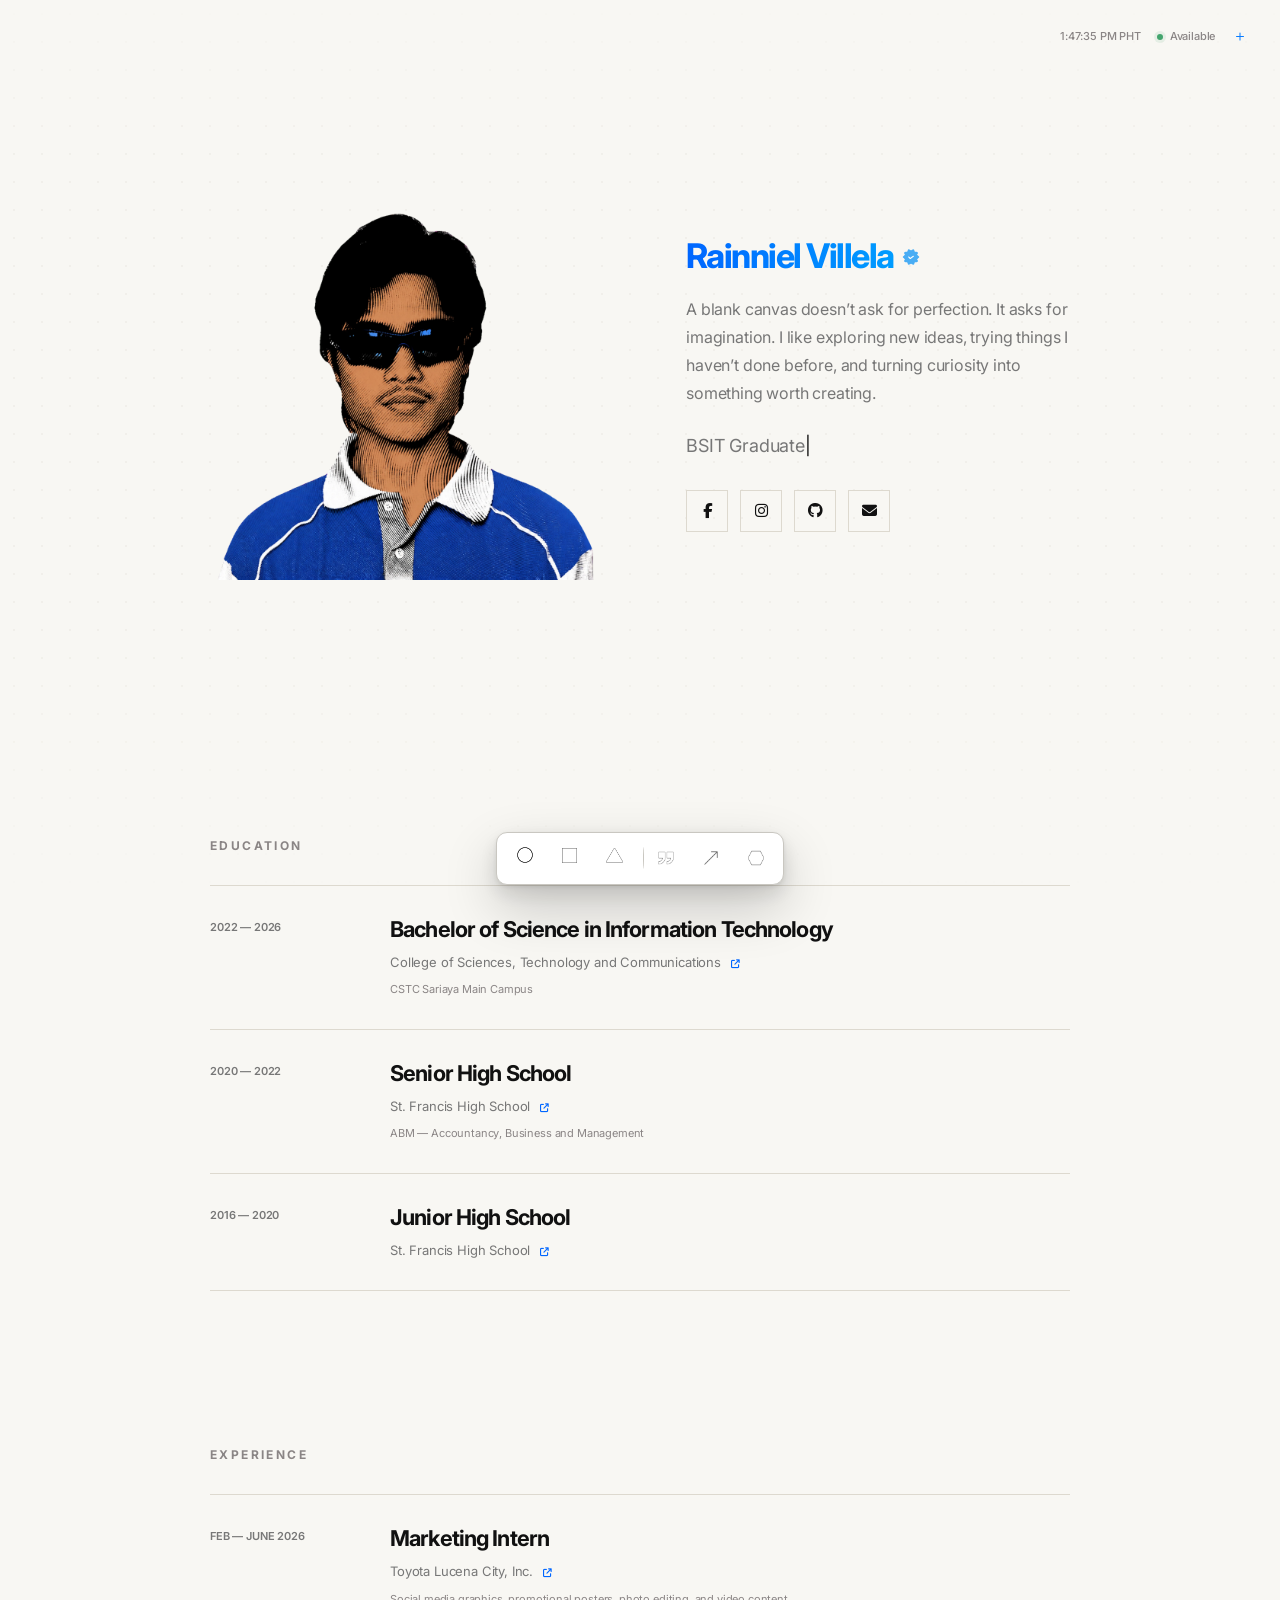
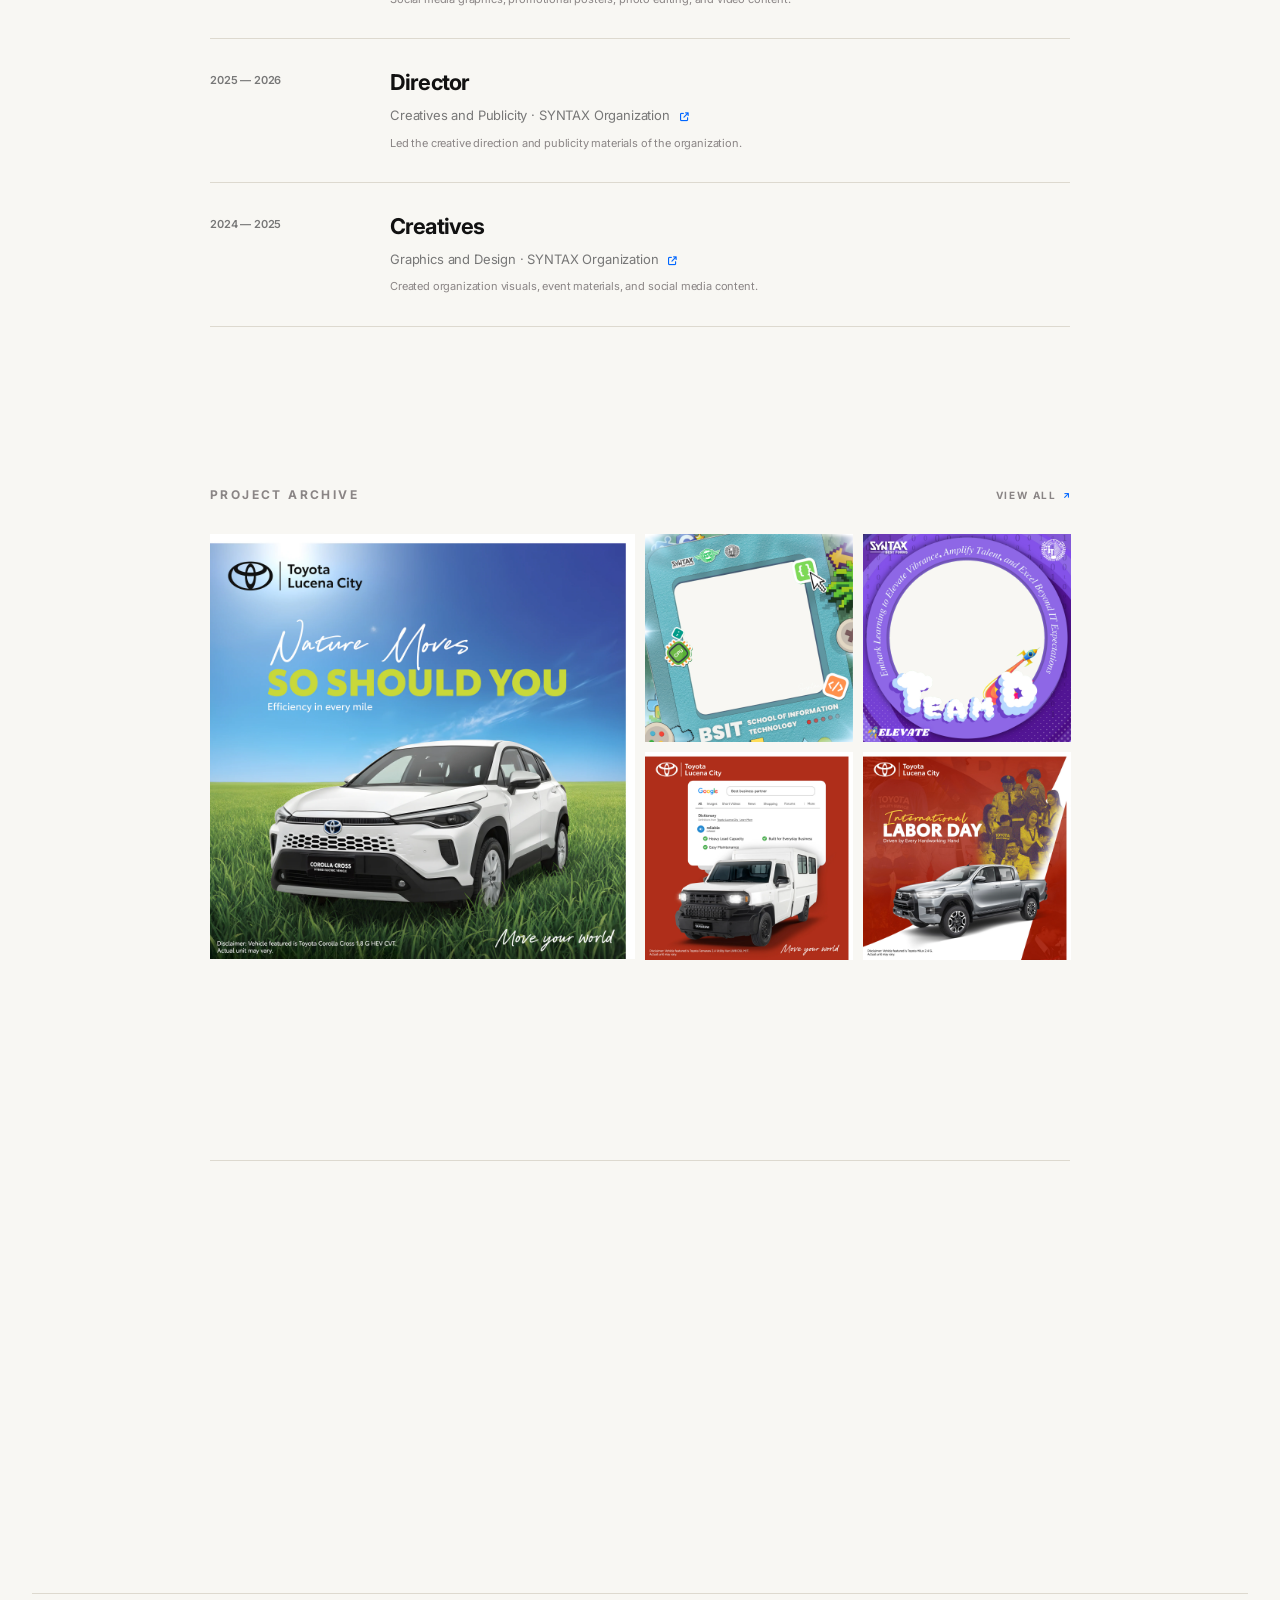
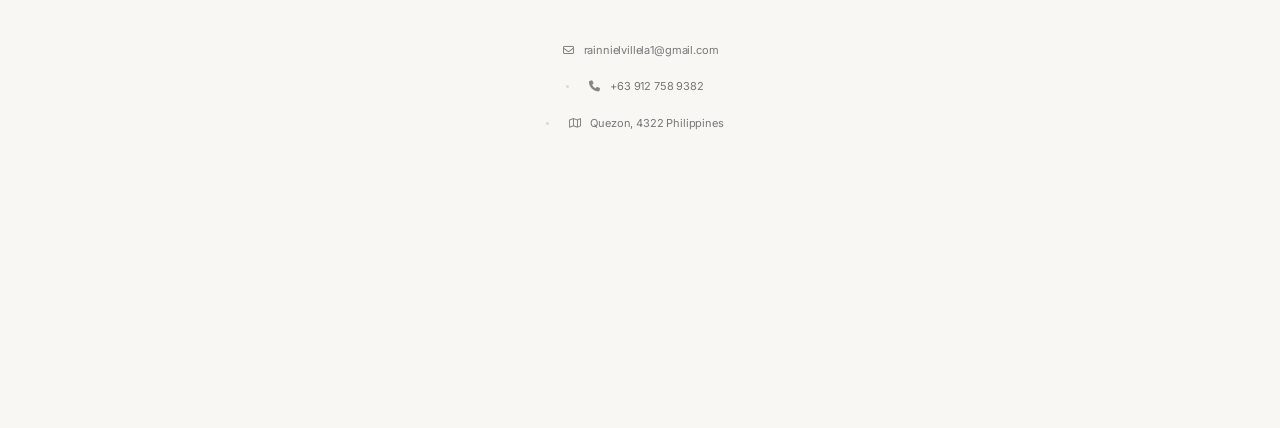
==== commit 9532a150: "portfolio101" ====
--- a/index.html
+++ b/index.html
@@ -434,12 +434,12 @@
       <section class="hero" id="about">
         <div class="profile-square">
           <img
-            src="image/PROFILE/profilec.png"
+            src="image/PROFILE/profilec.webp"
             alt="Rainniel Villela color profile"
             class="profile-img profile-color"
           />
           <img
-            src="image/PROFILE/profile.png"
+            src="image/PROFILE/profile.webp"
             alt="Rainniel Villela black and white profile"
             class="profile-img profile-bw"
           />
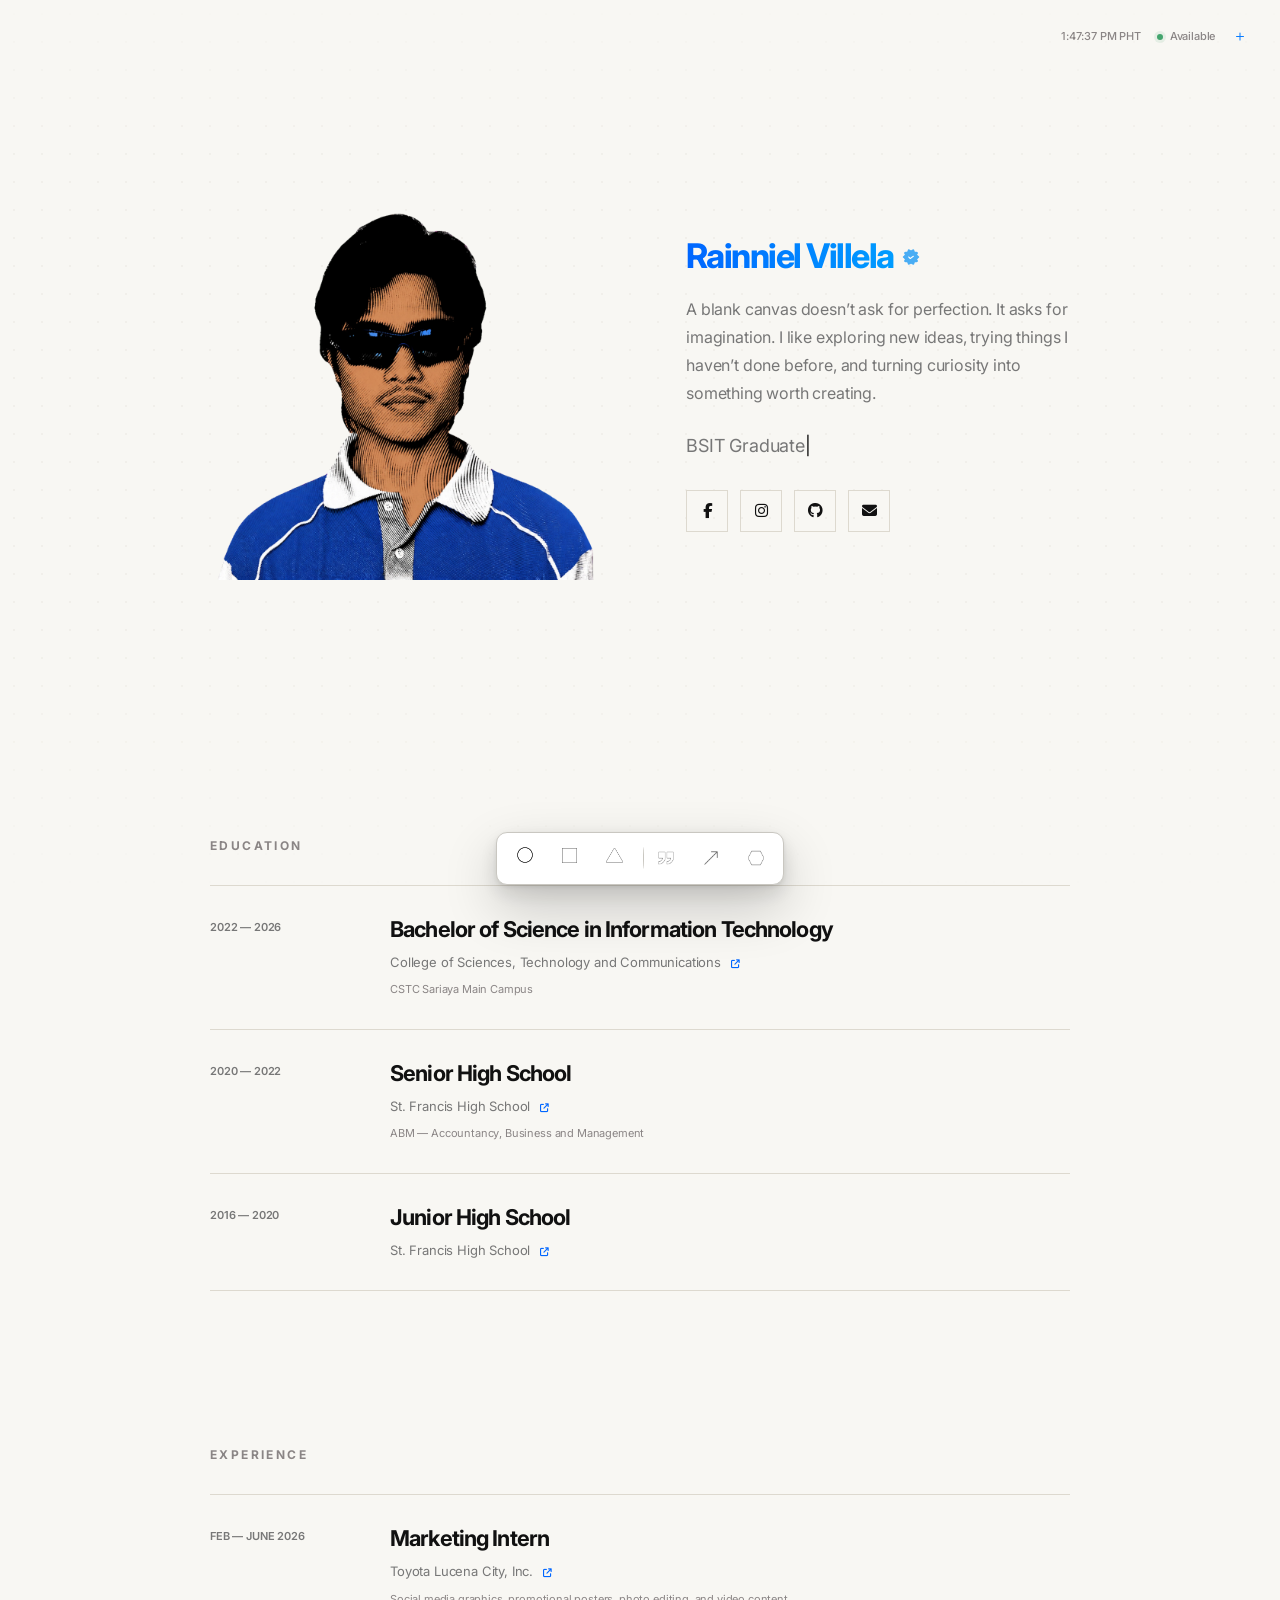
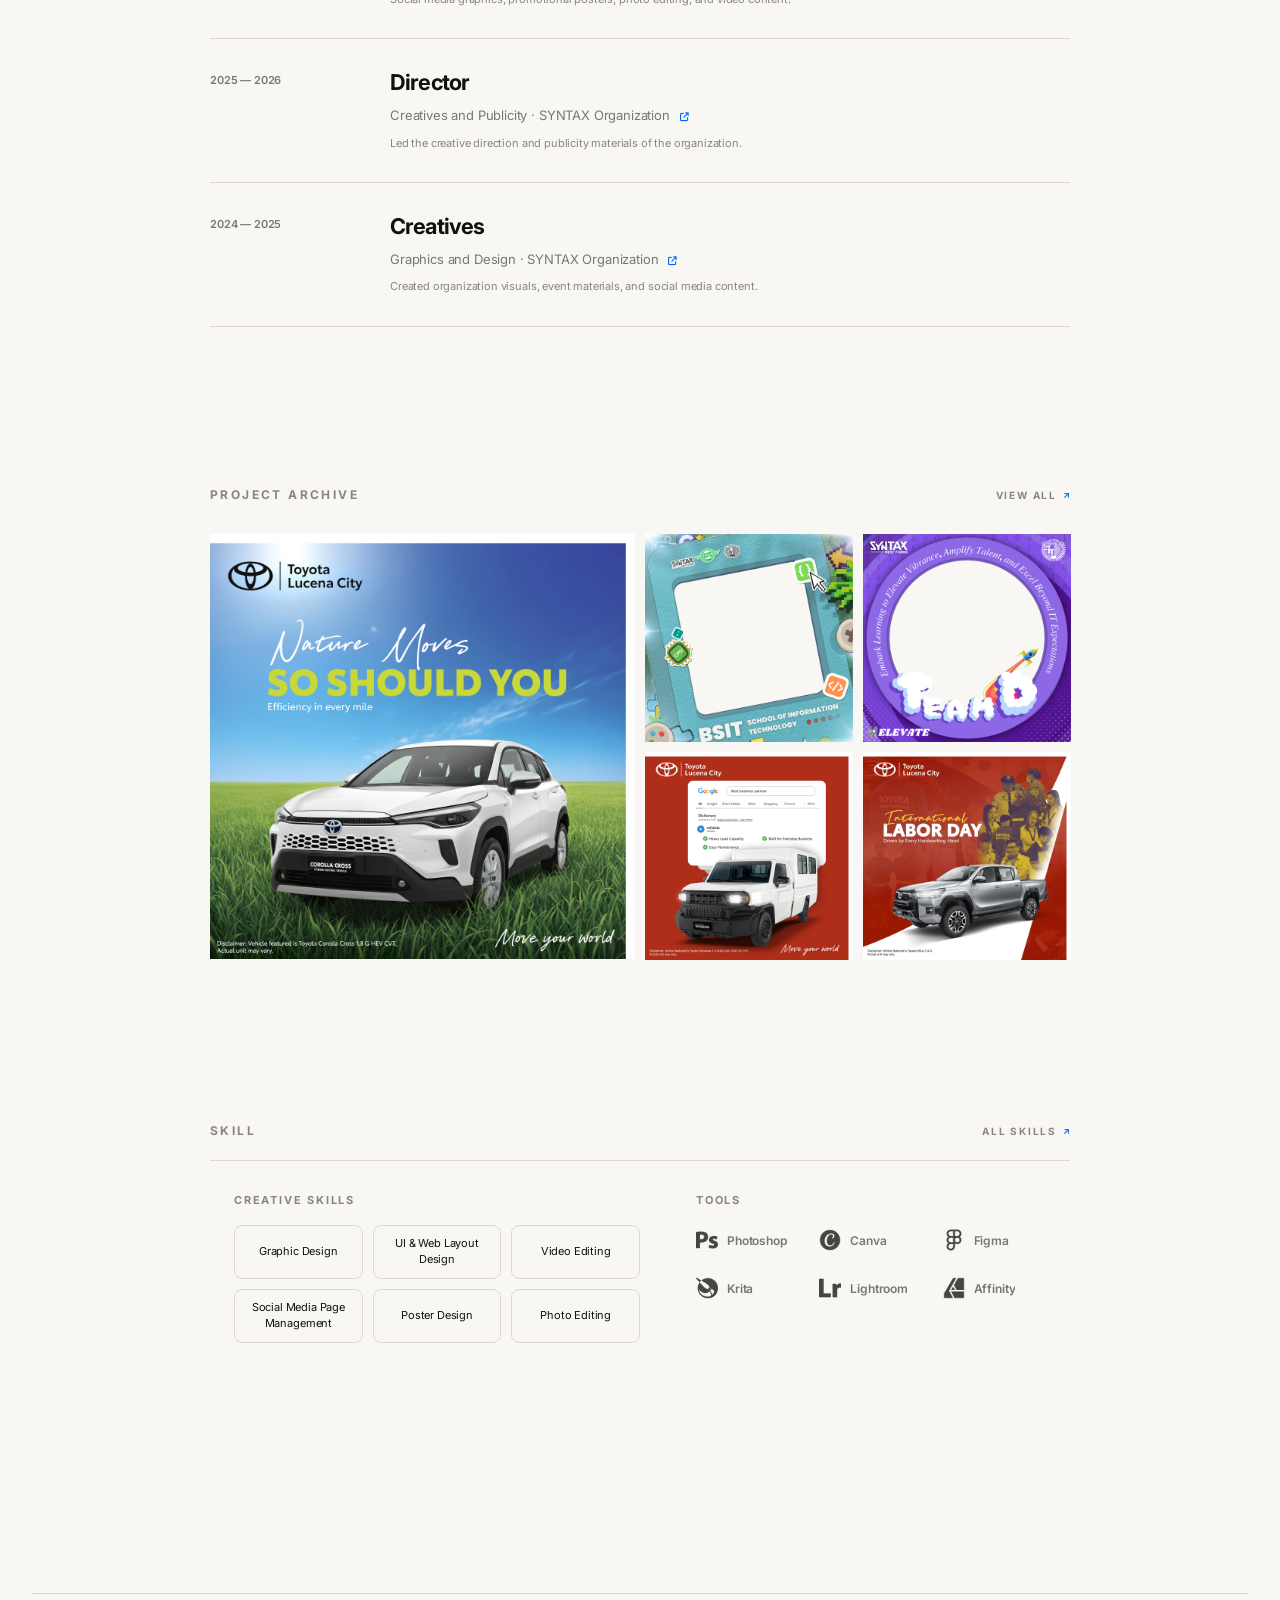
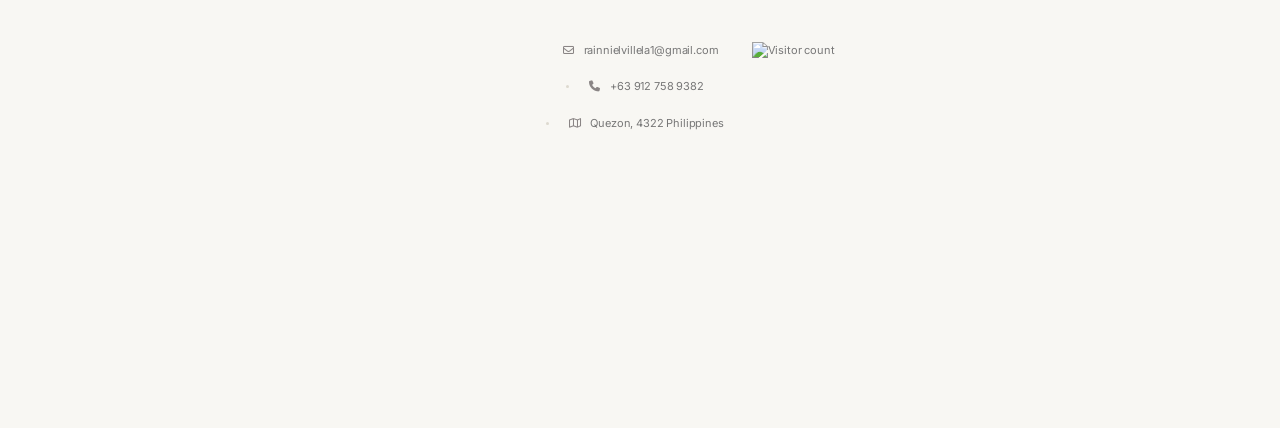
==== commit 5184fdca: "portfolio101" ====
--- a/index.html
+++ b/index.html
@@ -3,7 +3,62 @@
   <head>
     <meta charset="UTF-8" />
     <meta name="viewport" content="width=device-width, initial-scale=1.0" />
-    <title>Rainniel Villela | Portfolio</title>
+    <title>Rainniel Villela | Front End & IoT Developer Portfolio</title>
+
+    <meta
+      name="description"
+      content="Portfolio of Rainniel Villela — Front End Developer and IoT Developer based in Quezon, Philippines, with a background in graphic design and social media management."
+    />
+    <link rel="canonical" href="https://rainnielv.vercel.app/" />
+
+    <meta property="og:type" content="website" />
+    <meta property="og:title" content="Rainniel Villela | Front End & IoT Developer Portfolio" />
+    <meta
+      property="og:description"
+      content="Portfolio of Rainniel Villela — Front End Developer and IoT Developer based in Quezon, Philippines, with a background in graphic design and social media management."
+    />
+    <meta property="og:url" content="https://rainnielv.vercel.app/" />
+    <meta property="og:image" content="https://rainnielv.vercel.app/image/icon/webicon.png" />
+
+    <meta name="twitter:card" content="summary" />
+    <meta name="twitter:title" content="Rainniel Villela | Front End & IoT Developer Portfolio" />
+    <meta
+      name="twitter:description"
+      content="Portfolio of Rainniel Villela — Front End Developer and IoT Developer based in Quezon, Philippines."
+    />
+    <meta name="twitter:image" content="https://rainnielv.vercel.app/image/icon/webicon.png" />
+
+    <script type="application/ld+json">
+      {
+        "@context": "https://schema.org",
+        "@type": "Person",
+        "name": "Rainniel Villela",
+        "url": "https://rainnielv.vercel.app/",
+        "image": "https://rainnielv.vercel.app/image/icon/webicon.png",
+        "jobTitle": "Front End Developer & IoT Developer",
+        "knowsAbout": [
+          "Front End Development",
+          "IoT Development",
+          "Graphic Design",
+          "Social Media Management"
+        ],
+        "alumniOf": {
+          "@type": "CollegeOrUniversity",
+          "name": "CSTC Sariaya Main Campus"
+        },
+        "address": {
+          "@type": "PostalAddress",
+          "addressLocality": "Quezon",
+          "addressCountry": "PH"
+        },
+        "email": "mailto:rainnielvillela1@gmail.com",
+        "sameAs": [
+          "https://www.facebook.com/rainniel.villela",
+          "https://www.instagram.com/rainniel89",
+          "https://github.com/rainniel2"
+        ]
+      }
+    </script>
 
     <link rel="icon" type="image/png" href="image/icon/webicon.png" />
     <link rel="apple-touch-icon" href="image/icon/webicon.png" />
@@ -922,6 +977,14 @@
          
         </div>
 
+        <div class="footer-visitor-count">
+          <img
+            src="https://komarev.com/ghpvc/?username=rainniel-villela-portfolio&label=Visitors&color=blueviolet&style=flat"
+            alt="Visitor count"
+            loading="lazy"
+          />
+        </div>
+
       </footer>
 
 
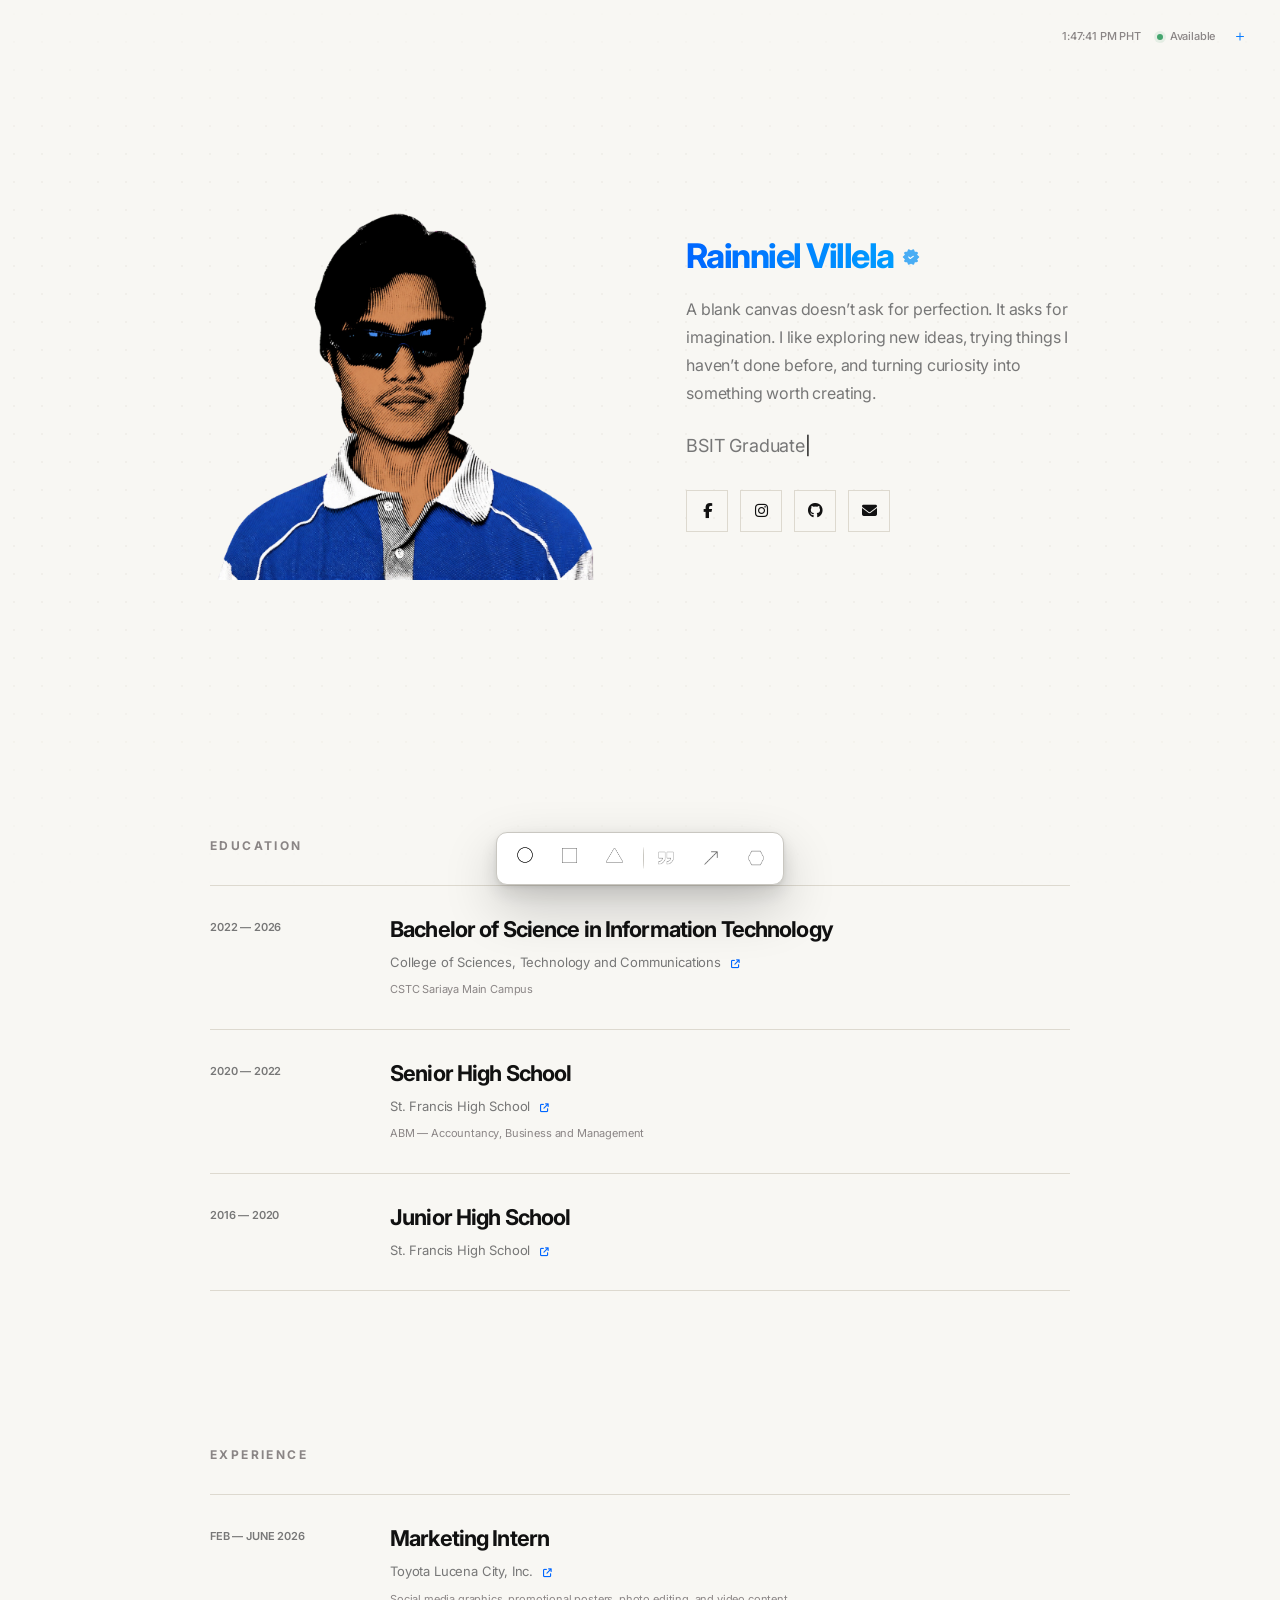
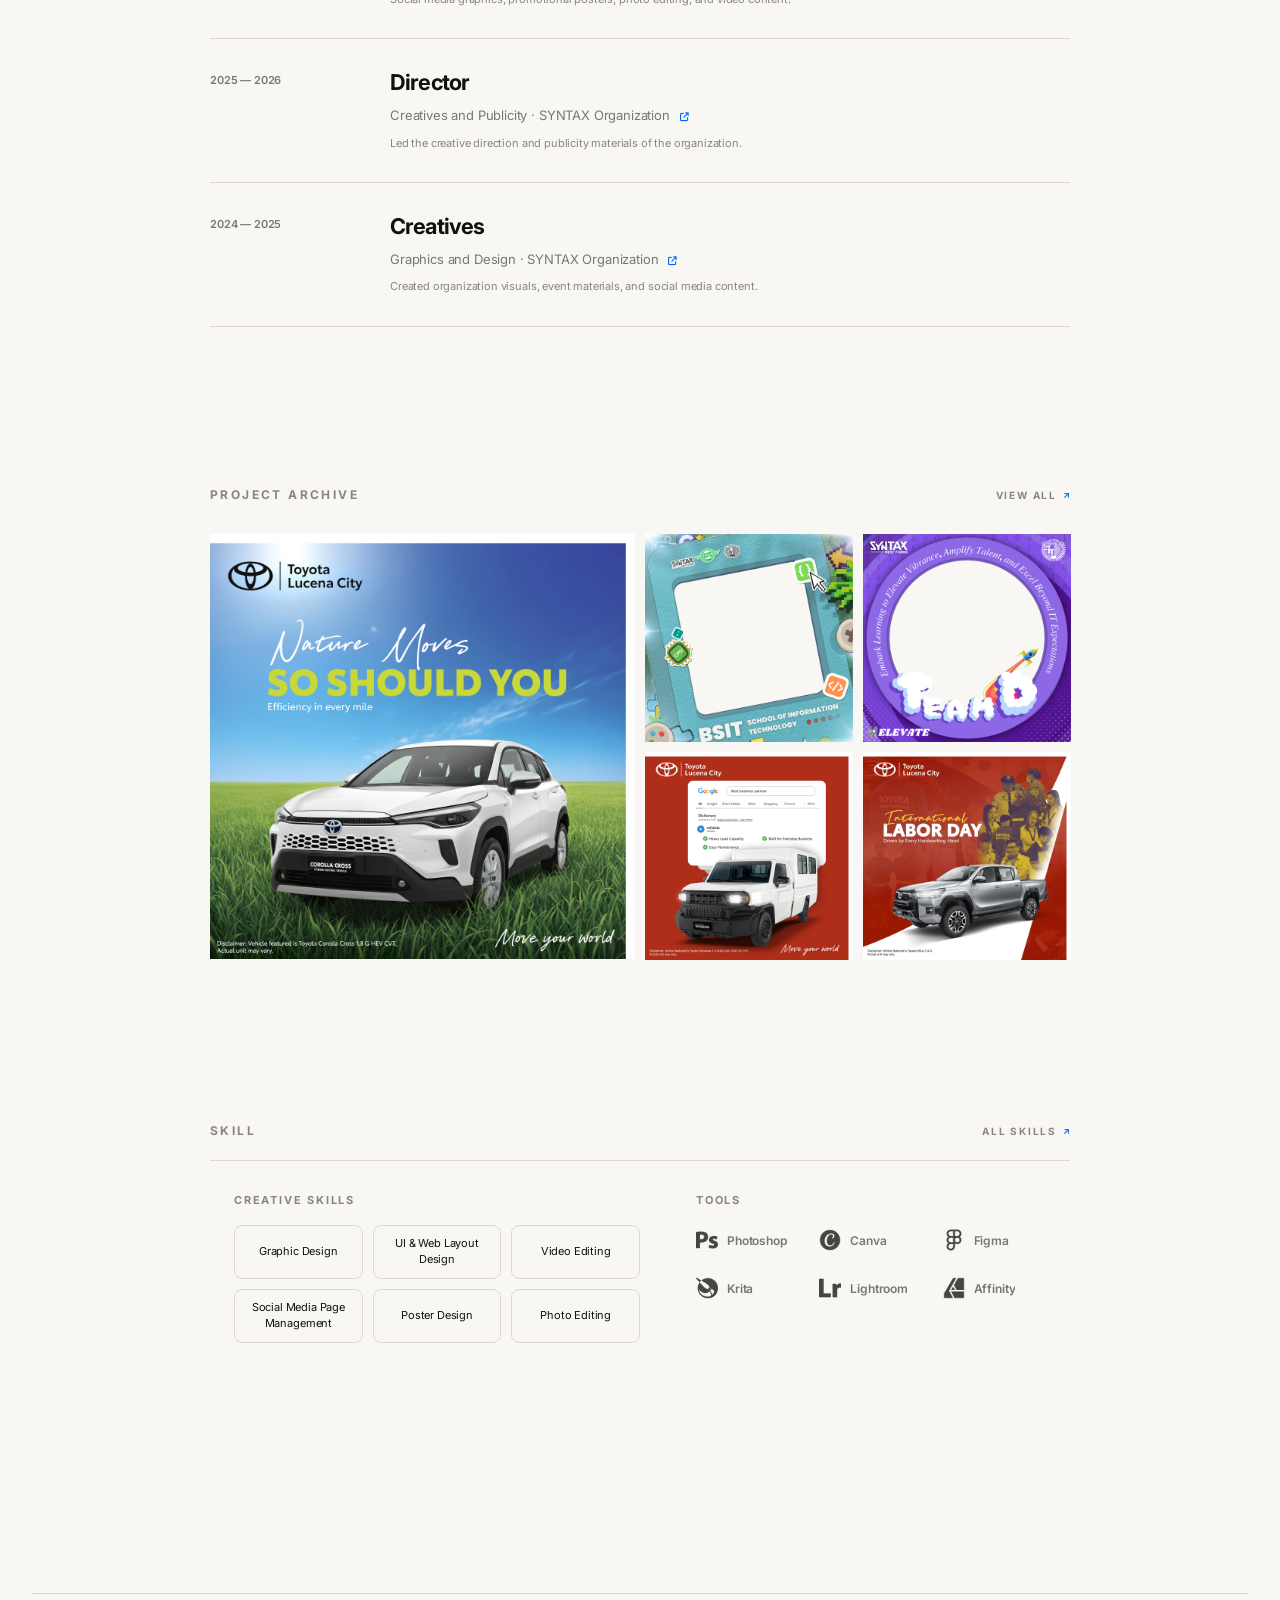
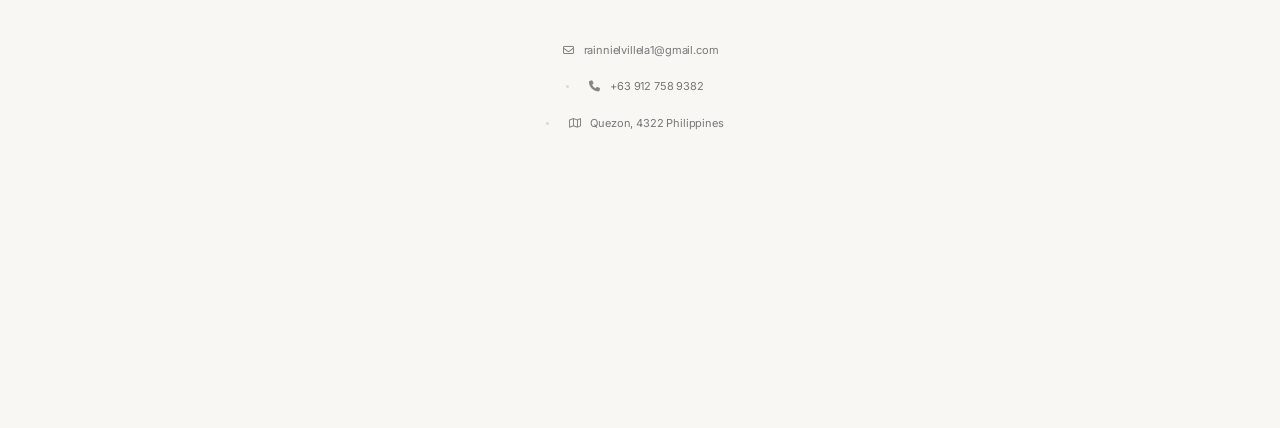
==== commit f7028aa8: "portfolio101" ====
--- a/index.html
+++ b/index.html
@@ -3,62 +3,7 @@
   <head>
     <meta charset="UTF-8" />
     <meta name="viewport" content="width=device-width, initial-scale=1.0" />
-    <title>Rainniel Villela | Front End & IoT Developer Portfolio</title>
-
-    <meta
-      name="description"
-      content="Portfolio of Rainniel Villela — Front End Developer and IoT Developer based in Quezon, Philippines, with a background in graphic design and social media management."
-    />
-    <link rel="canonical" href="https://rainnielv.vercel.app/" />
-
-    <meta property="og:type" content="website" />
-    <meta property="og:title" content="Rainniel Villela | Front End & IoT Developer Portfolio" />
-    <meta
-      property="og:description"
-      content="Portfolio of Rainniel Villela — Front End Developer and IoT Developer based in Quezon, Philippines, with a background in graphic design and social media management."
-    />
-    <meta property="og:url" content="https://rainnielv.vercel.app/" />
-    <meta property="og:image" content="https://rainnielv.vercel.app/image/icon/webicon.png" />
-
-    <meta name="twitter:card" content="summary" />
-    <meta name="twitter:title" content="Rainniel Villela | Front End & IoT Developer Portfolio" />
-    <meta
-      name="twitter:description"
-      content="Portfolio of Rainniel Villela — Front End Developer and IoT Developer based in Quezon, Philippines."
-    />
-    <meta name="twitter:image" content="https://rainnielv.vercel.app/image/icon/webicon.png" />
-
-    <script type="application/ld+json">
-      {
-        "@context": "https://schema.org",
-        "@type": "Person",
-        "name": "Rainniel Villela",
-        "url": "https://rainnielv.vercel.app/",
-        "image": "https://rainnielv.vercel.app/image/icon/webicon.png",
-        "jobTitle": "Front End Developer & IoT Developer",
-        "knowsAbout": [
-          "Front End Development",
-          "IoT Development",
-          "Graphic Design",
-          "Social Media Management"
-        ],
-        "alumniOf": {
-          "@type": "CollegeOrUniversity",
-          "name": "CSTC Sariaya Main Campus"
-        },
-        "address": {
-          "@type": "PostalAddress",
-          "addressLocality": "Quezon",
-          "addressCountry": "PH"
-        },
-        "email": "mailto:rainnielvillela1@gmail.com",
-        "sameAs": [
-          "https://www.facebook.com/rainniel.villela",
-          "https://www.instagram.com/rainniel89",
-          "https://github.com/rainniel2"
-        ]
-      }
-    </script>
+    <title>Rainniel Villela | Portfolio</title>
 
     <link rel="icon" type="image/png" href="image/icon/webicon.png" />
     <link rel="apple-touch-icon" href="image/icon/webicon.png" />
@@ -977,14 +922,6 @@
          
         </div>
 
-        <div class="footer-visitor-count">
-          <img
-            src="https://komarev.com/ghpvc/?username=rainniel-villela-portfolio&label=Visitors&color=blueviolet&style=flat"
-            alt="Visitor count"
-            loading="lazy"
-          />
-        </div>
-
       </footer>
 
 
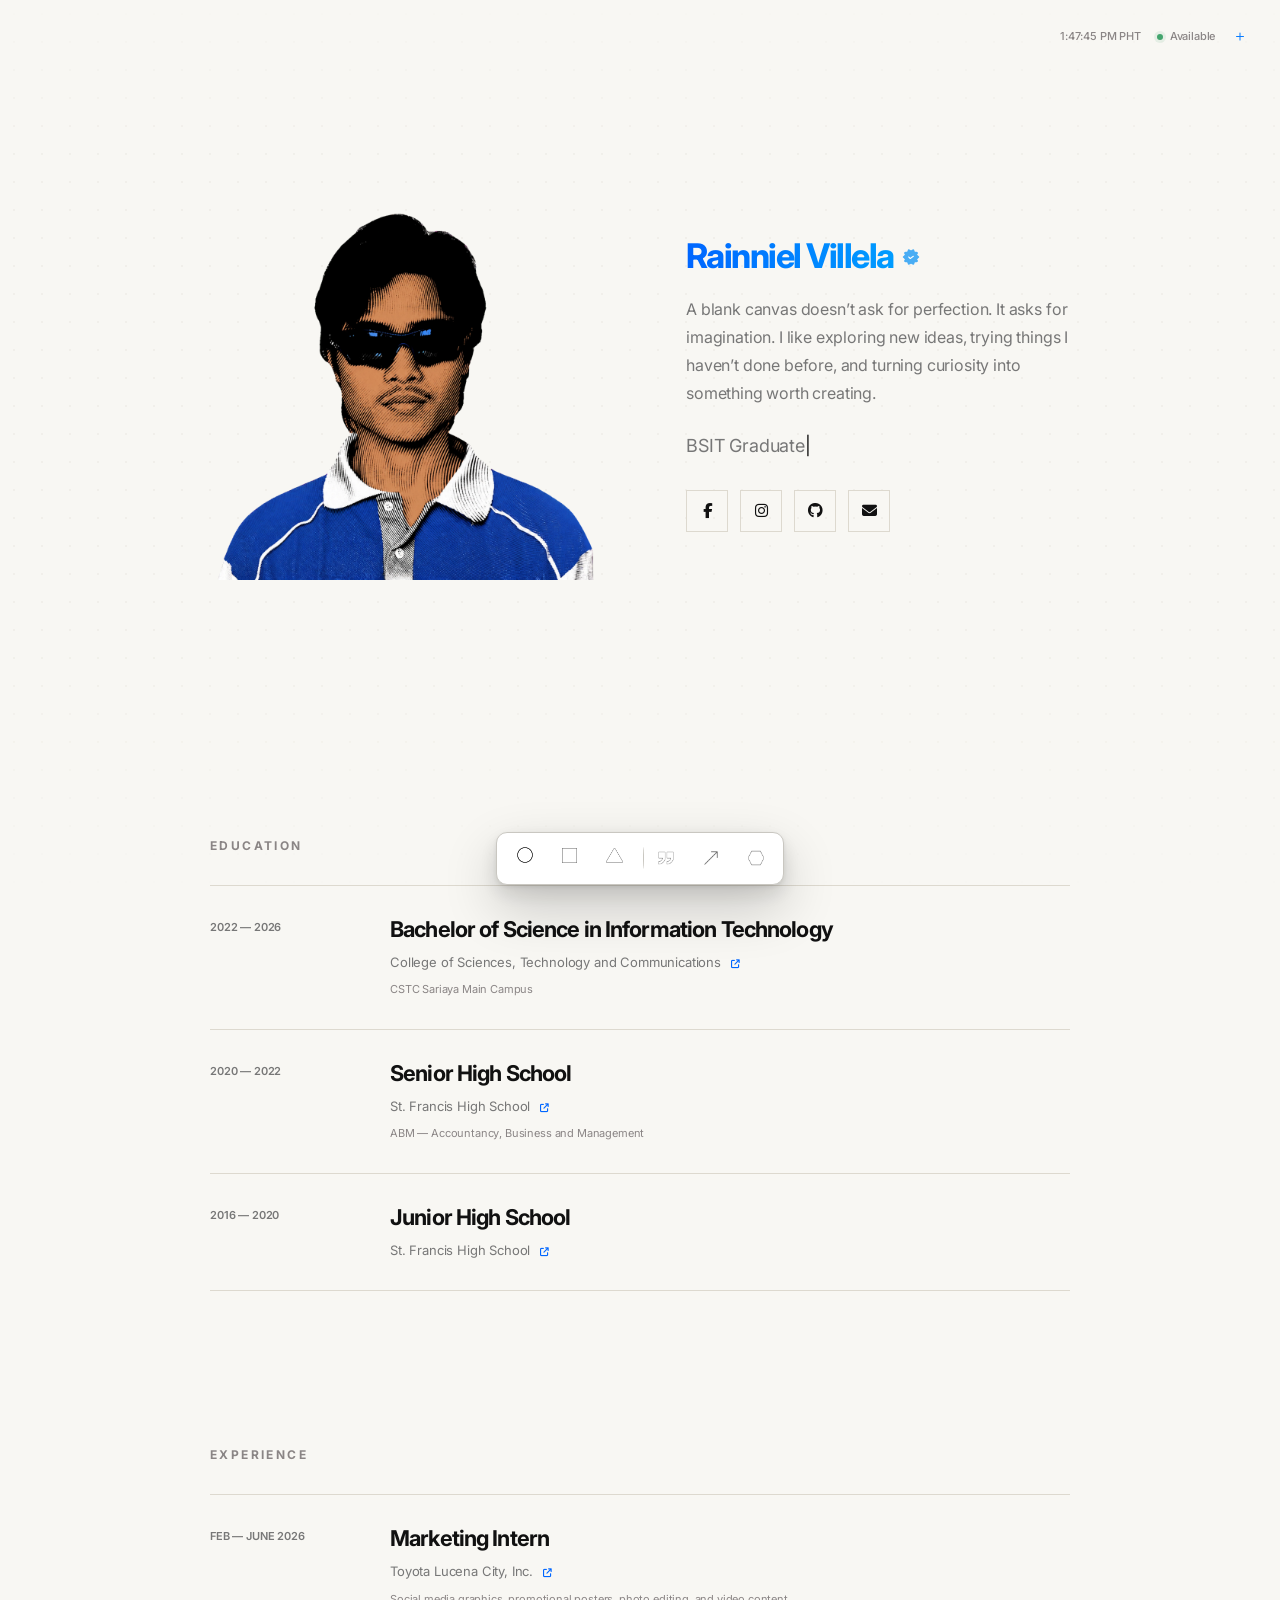
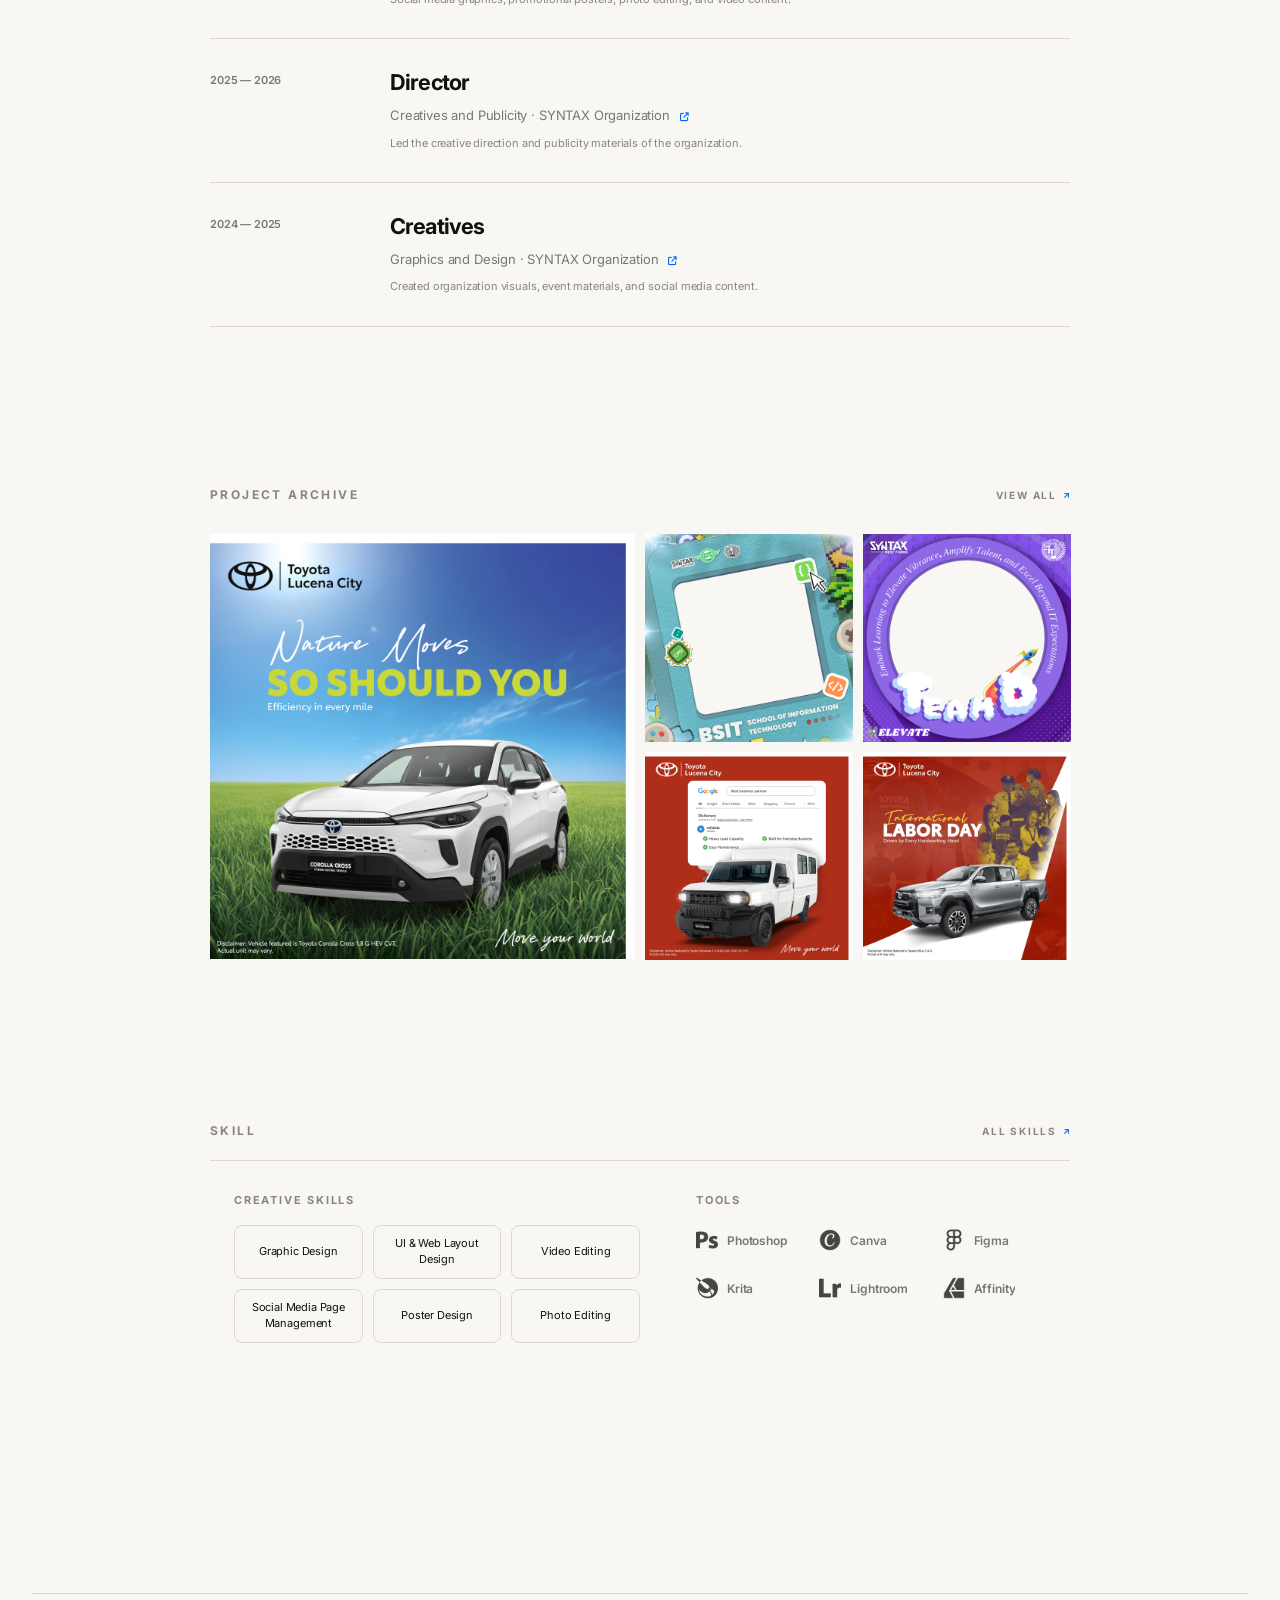
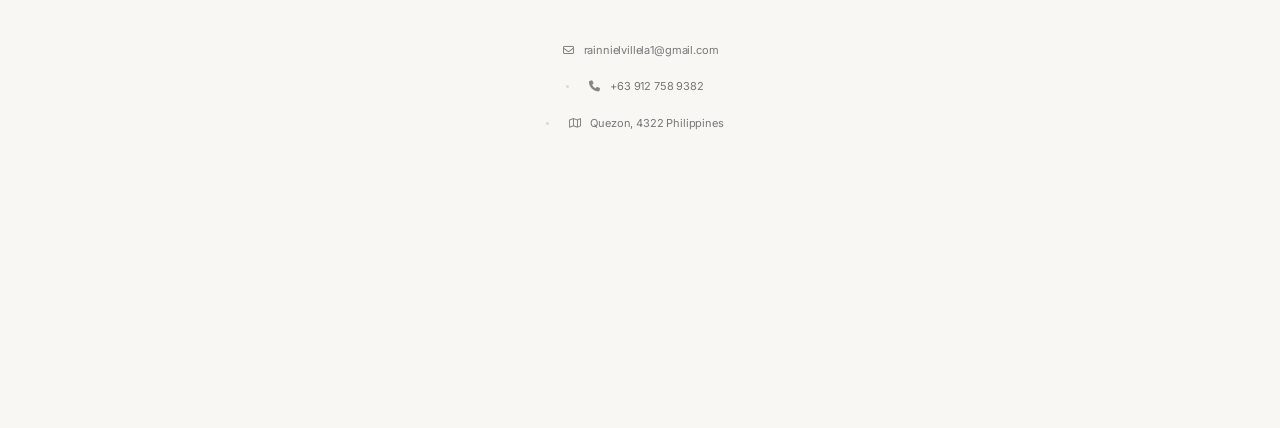
==== commit 8e3902e2: "update google search" ====
--- a/index.html
+++ b/index.html
@@ -7,6 +7,75 @@
 
     <link rel="icon" type="image/png" href="image/icon/webicon.png" />
     <link rel="apple-touch-icon" href="image/icon/webicon.png" />
+
+    <!-- ================================================================
+         SEO — replace https://rainnielv.vercel.app with your real live URL
+         ================================================================ -->
+    <meta name="robots" content="index, follow" />
+    <meta name="author" content="Rainniel Villela" />
+    <meta
+      name="description"
+      content="Rainniel Villela — Graphic Designer, UI/Web Designer, and BSIT graduate based in Sariaya, Quezon, Philippines. Portfolio of graphic design, video editing, and IoT/front-end development work."
+    />
+    <link rel="canonical" href="https://rainnielv.vercel.app/" />
+
+    <!-- Open Graph -->
+    <meta property="og:type" content="website" />
+    <meta property="og:url" content="https://rainnielv.vercel.app/" />
+    <meta property="og:title" content="Rainniel Villela | Portfolio" />
+    <meta
+      property="og:description"
+      content="Graphic Designer, UI/Web Designer, and BSIT graduate based in Sariaya, Quezon, Philippines. Creative + Technology portfolio."
+    />
+    <meta property="og:image" content="https://rainnielv.vercel.app/image/PROFILE/profilec.webp" />
+    <meta property="og:locale" content="en_PH" />
+
+    <!-- Twitter Card -->
+    <meta name="twitter:card" content="summary_large_image" />
+    <meta name="twitter:title" content="Rainniel Villela | Portfolio" />
+    <meta
+      name="twitter:description"
+      content="Graphic Designer, UI/Web Designer, and BSIT graduate based in Sariaya, Quezon, Philippines."
+    />
+    <meta name="twitter:image" content="https://rainnielv.vercel.app/image/PROFILE/profilec.webp" />
+
+    <!-- Structured data — tells Google this page IS a person named Rainniel Villela -->
+    <script type="application/ld+json">
+    {
+      "@context": "https://schema.org",
+      "@type": "Person",
+      "name": "Rainniel Villela",
+      "alternateName": "rynl.",
+      "url": "https://rainnielv.vercel.app/",
+      "image": "https://rainnielv.vercel.app/image/PROFILE/profilec.webp",
+      "jobTitle": "Graphic Designer & Front-End Developer",
+      "description": "Graphic Designer, UI/Web Designer, and BSIT graduate based in Sariaya, Quezon, Philippines, specializing in creative design and front-end/IoT development.",
+      "email": "rainnielvillela1@gmail.com",
+      "telephone": "+63-912-758-9382",
+      "address": {
+        "@type": "PostalAddress",
+        "addressLocality": "Sariaya",
+        "addressRegion": "Quezon",
+        "postalCode": "4322",
+        "addressCountry": "PH"
+      },
+      "alumniOf": [
+        {
+          "@type": "CollegeOrUniversity",
+          "name": "College of Sciences, Technology and Communications"
+        },
+        {
+          "@type": "HighSchool",
+          "name": "St. Francis High School"
+        }
+      ],
+      "sameAs": [
+        "https://www.facebook.com/rainniel.villela",
+        "https://www.instagram.com/rainniel89",
+        "https://github.com/rainniel2"
+      ]
+    }
+    </script>
 
     <script>
       try {
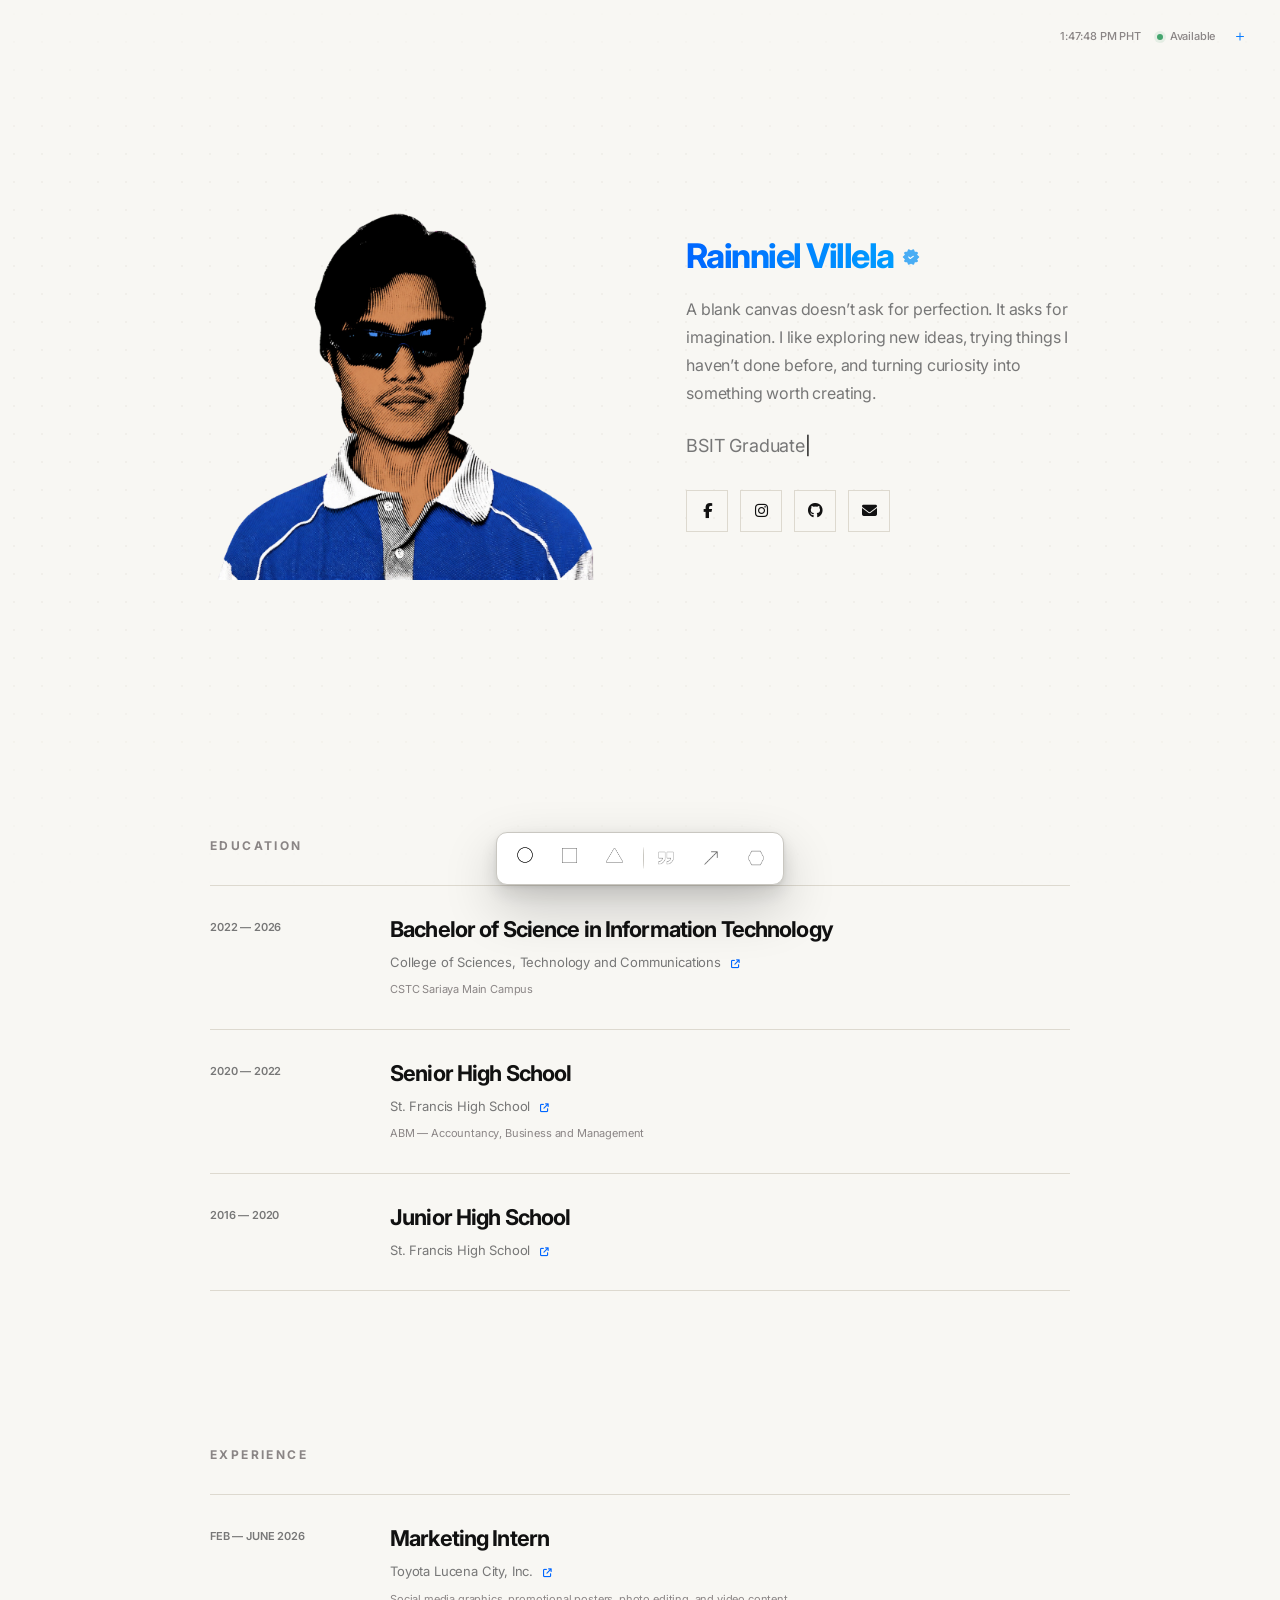
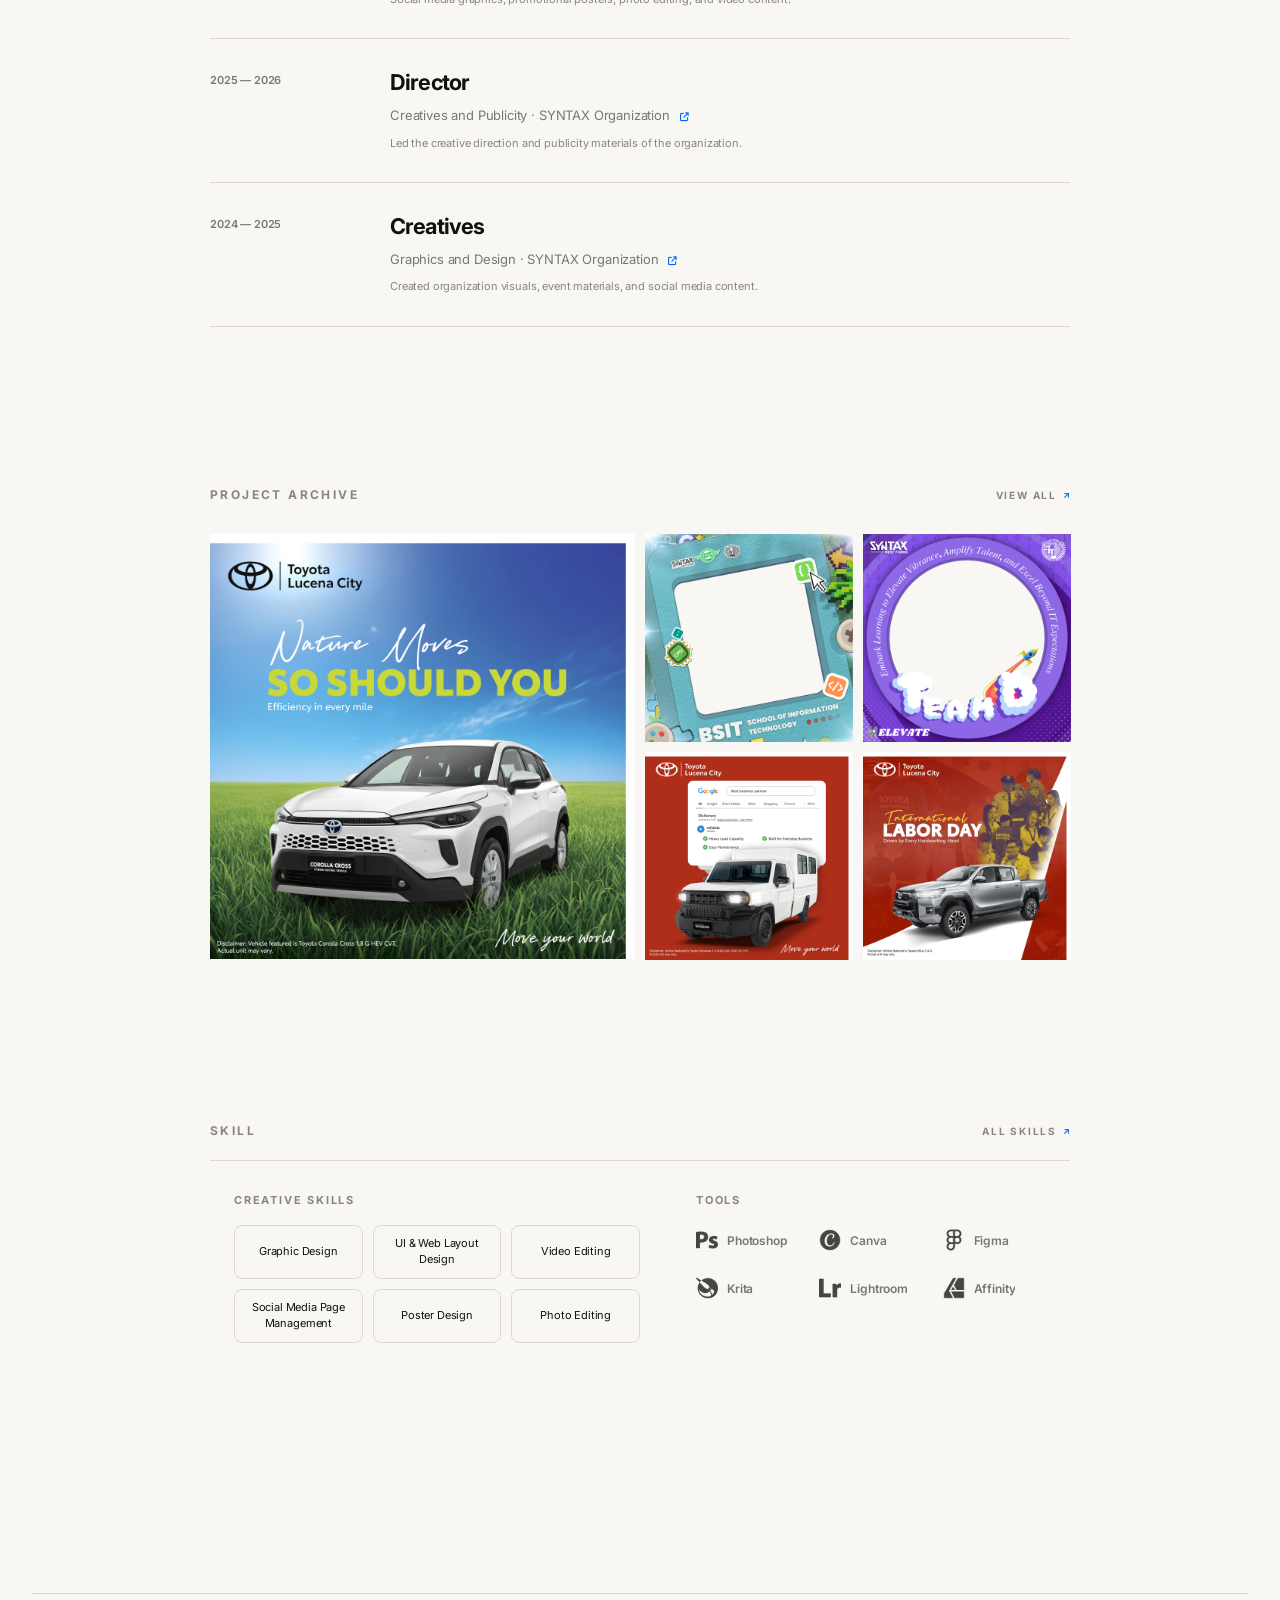
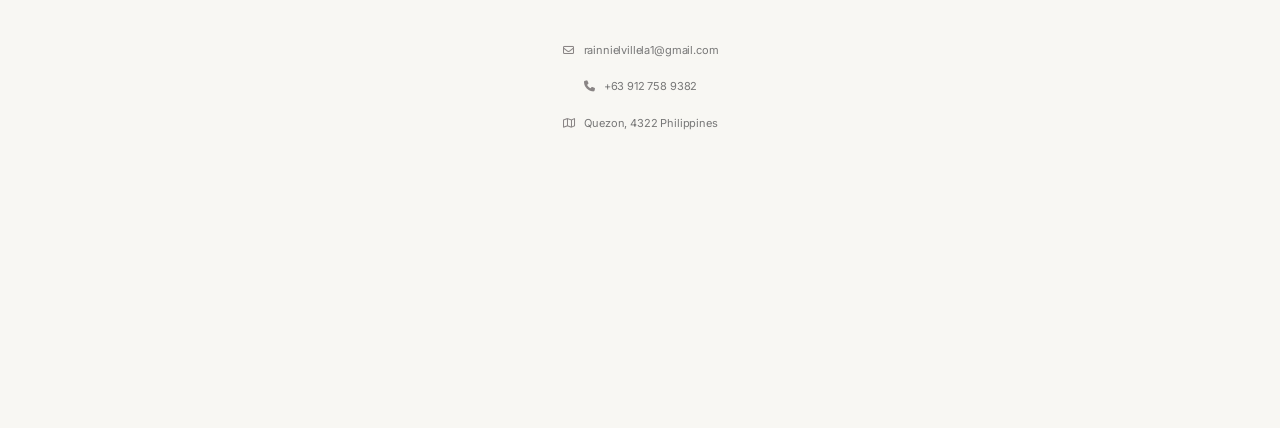
==== commit 26beb0d6: "portfolio101" ====
--- a/index.html
+++ b/index.html
@@ -283,6 +283,44 @@
           grid-template-columns: repeat(2, minmax(0, 1fr));
         }
       }
+
+      /* ================================================================
+         FOOTER — copyable phone number + its "Copied!" tooltip
+         ================================================================ */
+      .footer-contact .footer-copy-btn {
+        all: unset;
+        display: inline-flex;
+        align-items: center;
+        gap: 8px;
+        position: relative;
+        color: inherit;
+        font: inherit;
+        cursor: pointer;
+      }
+
+      .footer-copy-feedback {
+        position: absolute;
+        left: 50%;
+        bottom: calc(100% + 8px);
+        transform: translateX(-50%) translateY(4px);
+        padding: 4px 9px;
+        color: #fff;
+        background: #1a1a1a;
+        border-radius: 6px;
+        font-size: 11px;
+        font-weight: 600;
+        white-space: nowrap;
+        opacity: 0;
+        pointer-events: none;
+        transition:
+          opacity 0.18s ease,
+          transform 0.18s ease;
+      }
+
+      .footer-copy-feedback.is-visible {
+        opacity: 1;
+        transform: translateX(-50%) translateY(0);
+      }
     </style>
   </head>
   <body>
@@ -973,22 +1011,33 @@
       </section>
       
       <footer class="contact-footer" id="contact">
-      
 
         <div class="footer-contact">
-          <a href="mailto:rainnielvillela1@gmail.com">
+          <a
+            href="https://mail.google.com/mail/?view=cm&fs=1&to=rainnielvillela1@gmail.com"
+            target="_blank"
+            rel="noopener noreferrer"
+          >
             <i class="fa-regular fa-envelope" aria-hidden="true"></i>
             <span>rainnielvillela1@gmail.com</span>
           </a>
-          <a href="tel:+639127589382">
+
+          <button
+            type="button"
+            class="footer-copy-btn"
+            id="footerPhoneCopy"
+            data-copy-value="+63 912 758 9382"
+            aria-label="Copy phone number"
+          >
             <i class="fa-solid fa-phone" aria-hidden="true"></i>
             <span>+63&nbsp;912&nbsp;758&nbsp;9382</span>
+            <span class="footer-copy-feedback" aria-live="polite"></span>
+          </button>
+
+          <a href="https://www.google.com/maps/search/Quezon,+Philippines+4322">
+            <i class="fa-regular fa-map" aria-hidden="true"></i>
+            <span>Quezon, 4322 Philippines</span>
           </a>
-
-            <a href="https://www.google.com/maps/search/Quezon,+Philippines+4322">
-                <i class="fa-regular fa-map" aria-hidden="true"></i>
-                <span>Quezon, 4322 Philippines</span>
-         
         </div>
 
       </footer>
@@ -997,7 +1046,7 @@
     </main>
 
     <script src="qrcode.js?v=1"></script>
-    <script src="script.js?v=19"></script>
+    <script src="script.js?v=20"></script>
     <script src="rynl-break.js?v=4"></script>
 
     <script>
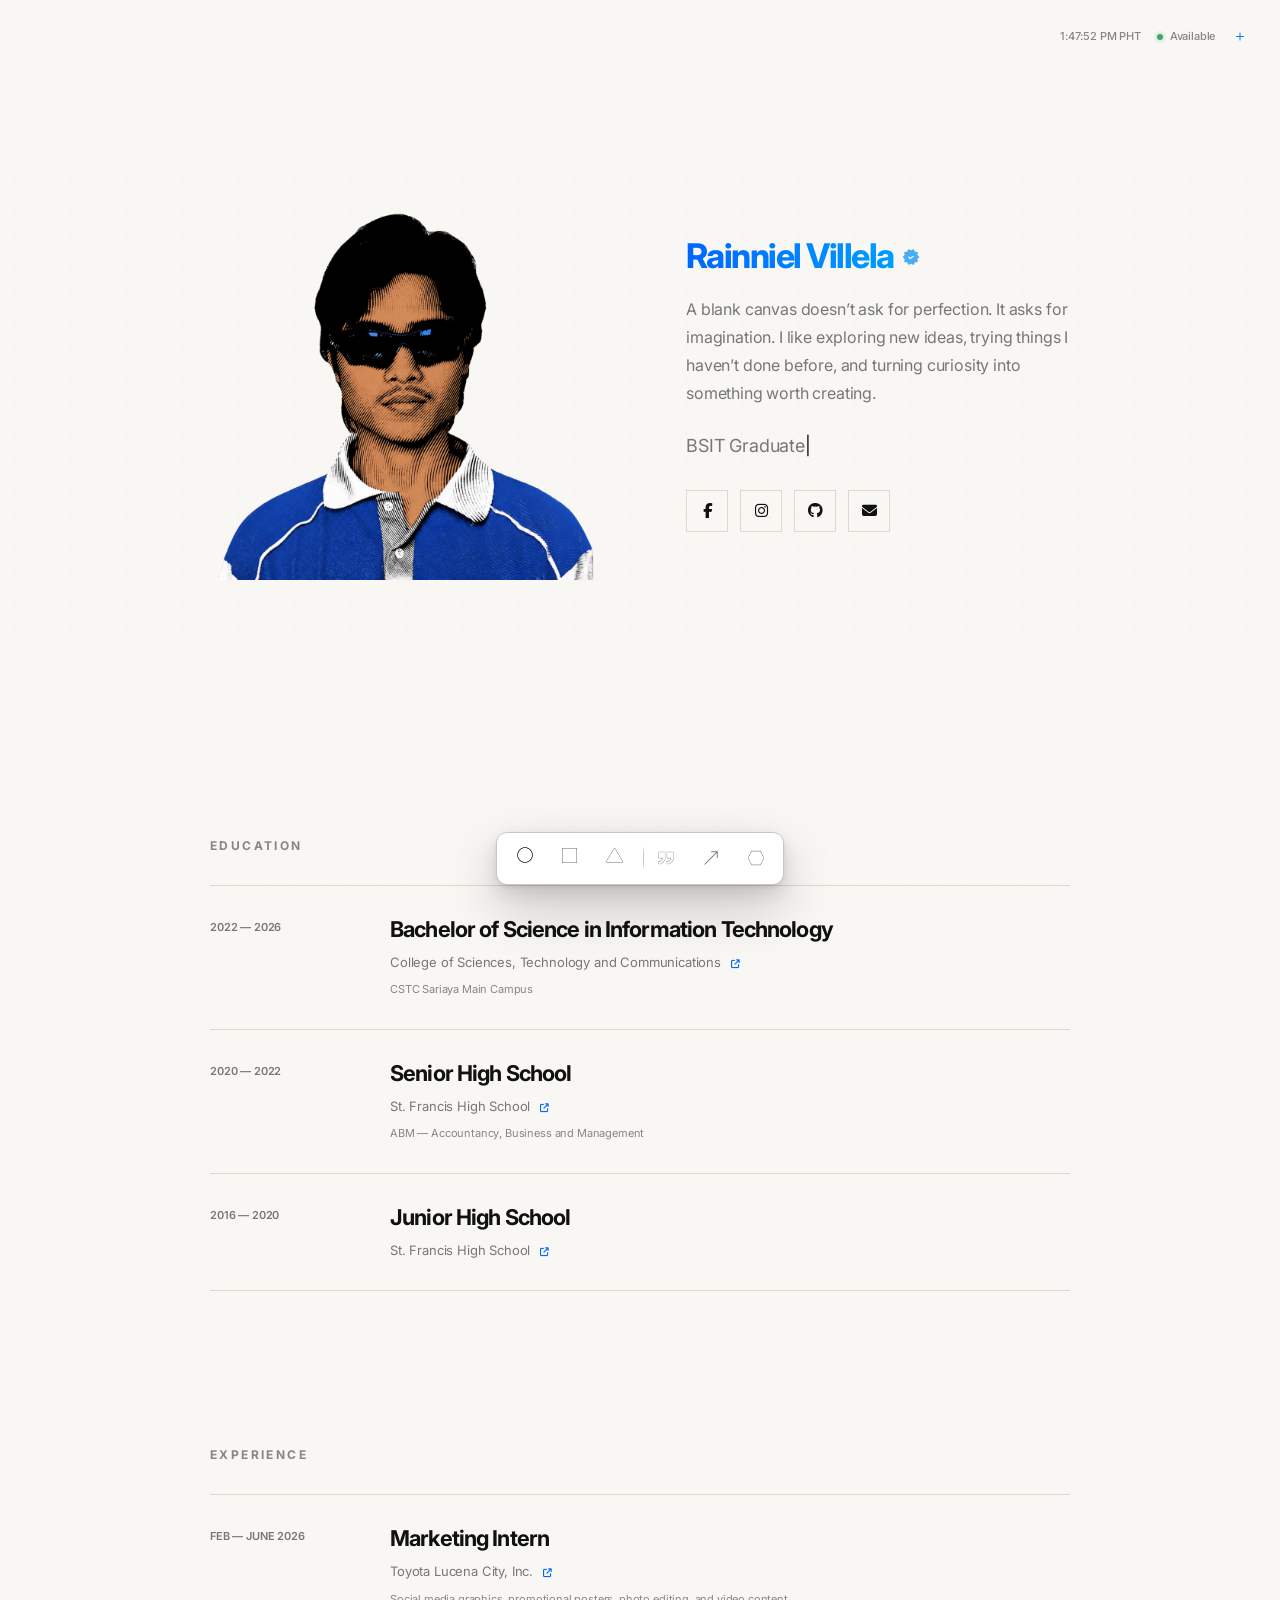
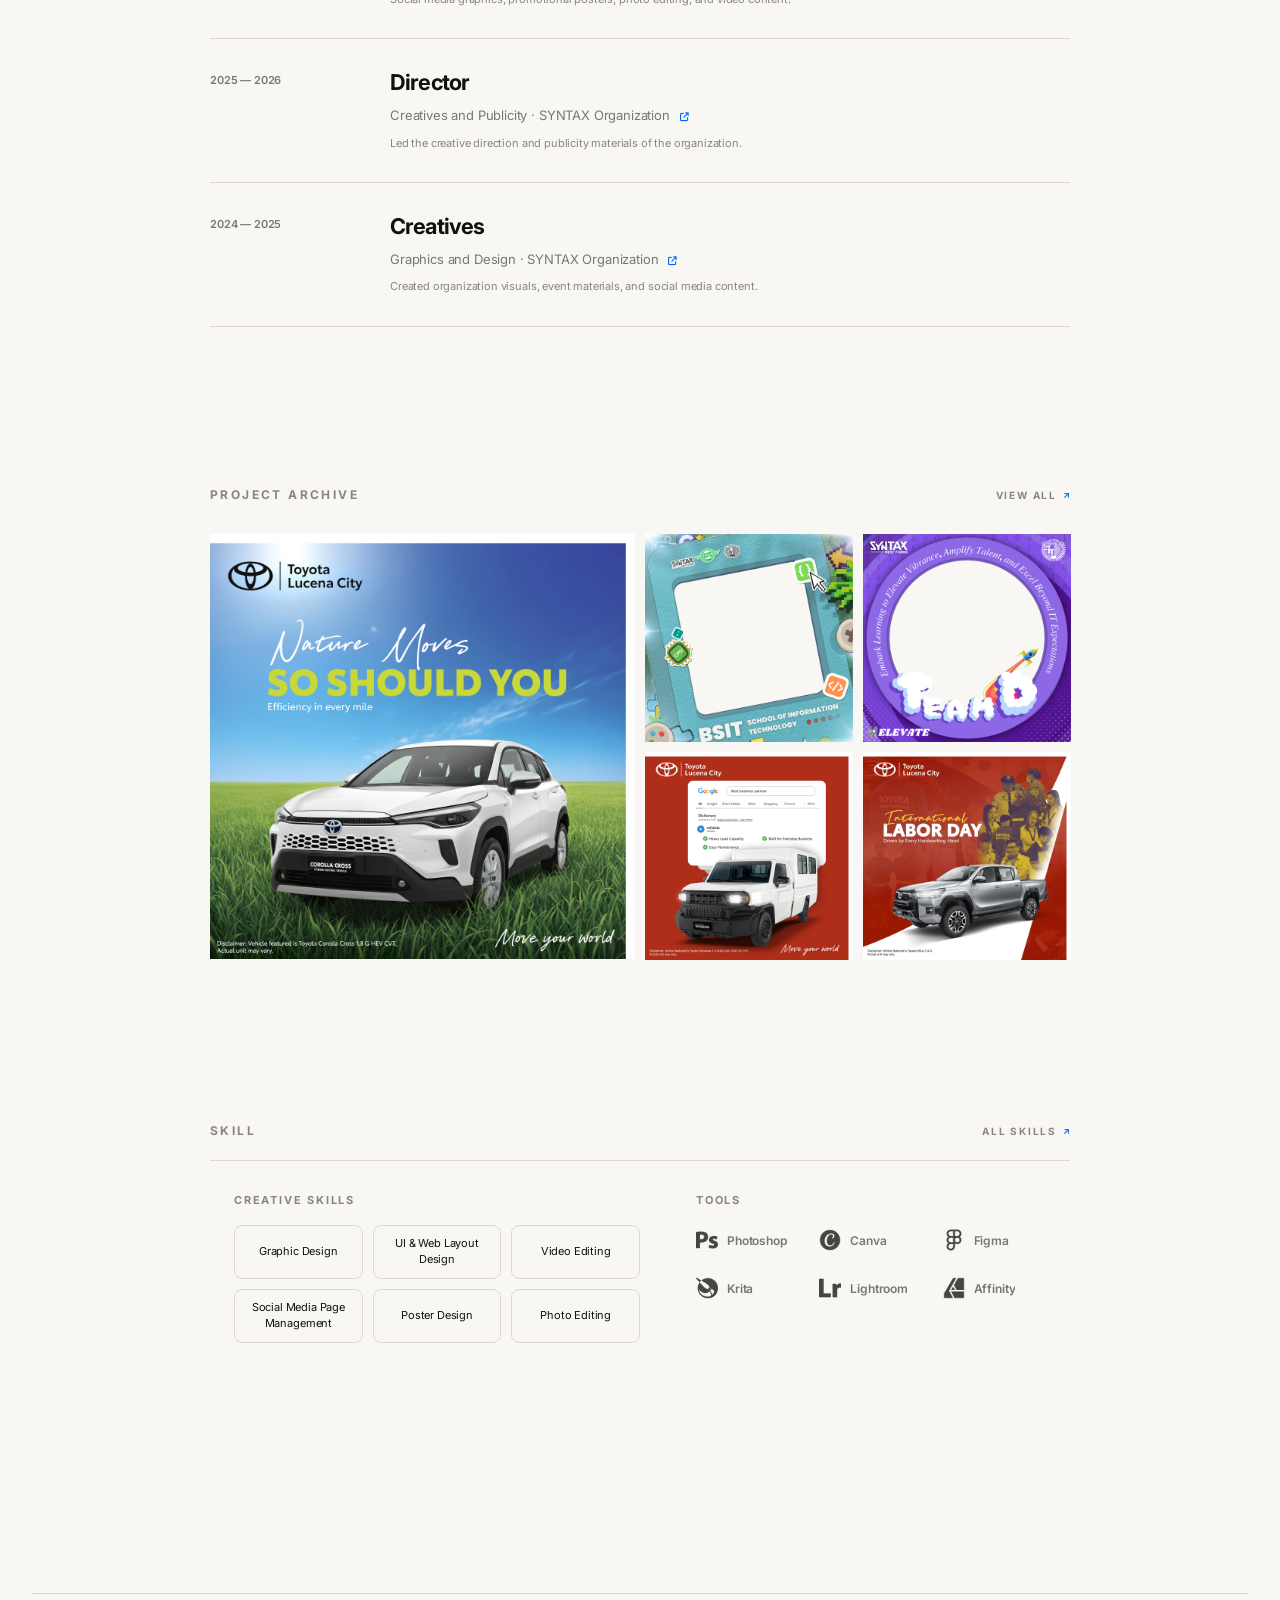
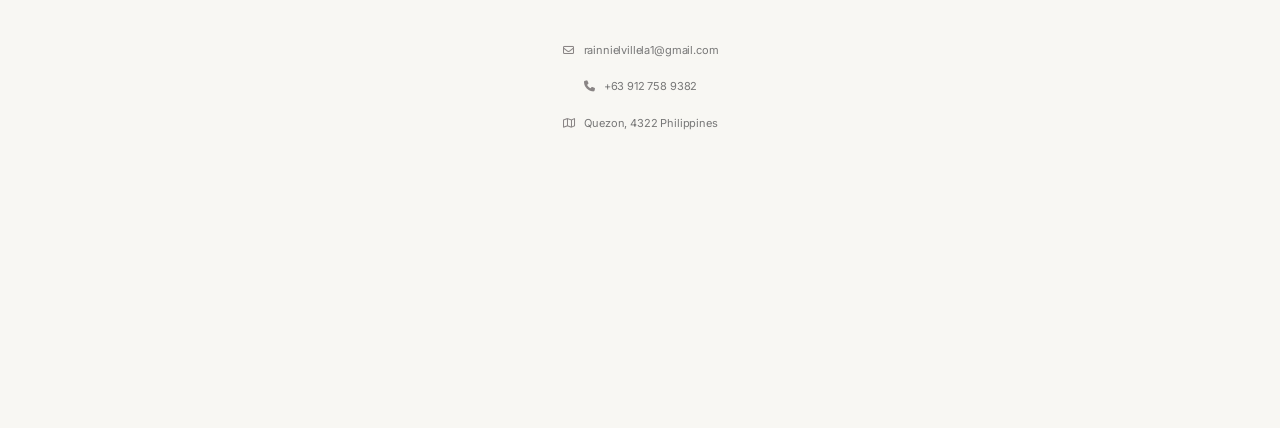
==== commit 35b27946: "portfolio101" ====
--- a/index.html
+++ b/index.html
@@ -615,7 +615,12 @@
               <i class="fa-brands fa-github"></i>
             </a>
 
-            <a href="mailto:rainnielvillela1@gmail.com" aria-label="Gmail">
+            <a
+              href="https://mail.google.com/mail/?view=cm&fs=1&to=rainnielvillela1@gmail.com"
+              target="_blank"
+              rel="noopener noreferrer"
+              aria-label="Gmail"
+            >
               <i class="fa-solid fa-envelope"></i>
             </a>
           </div>
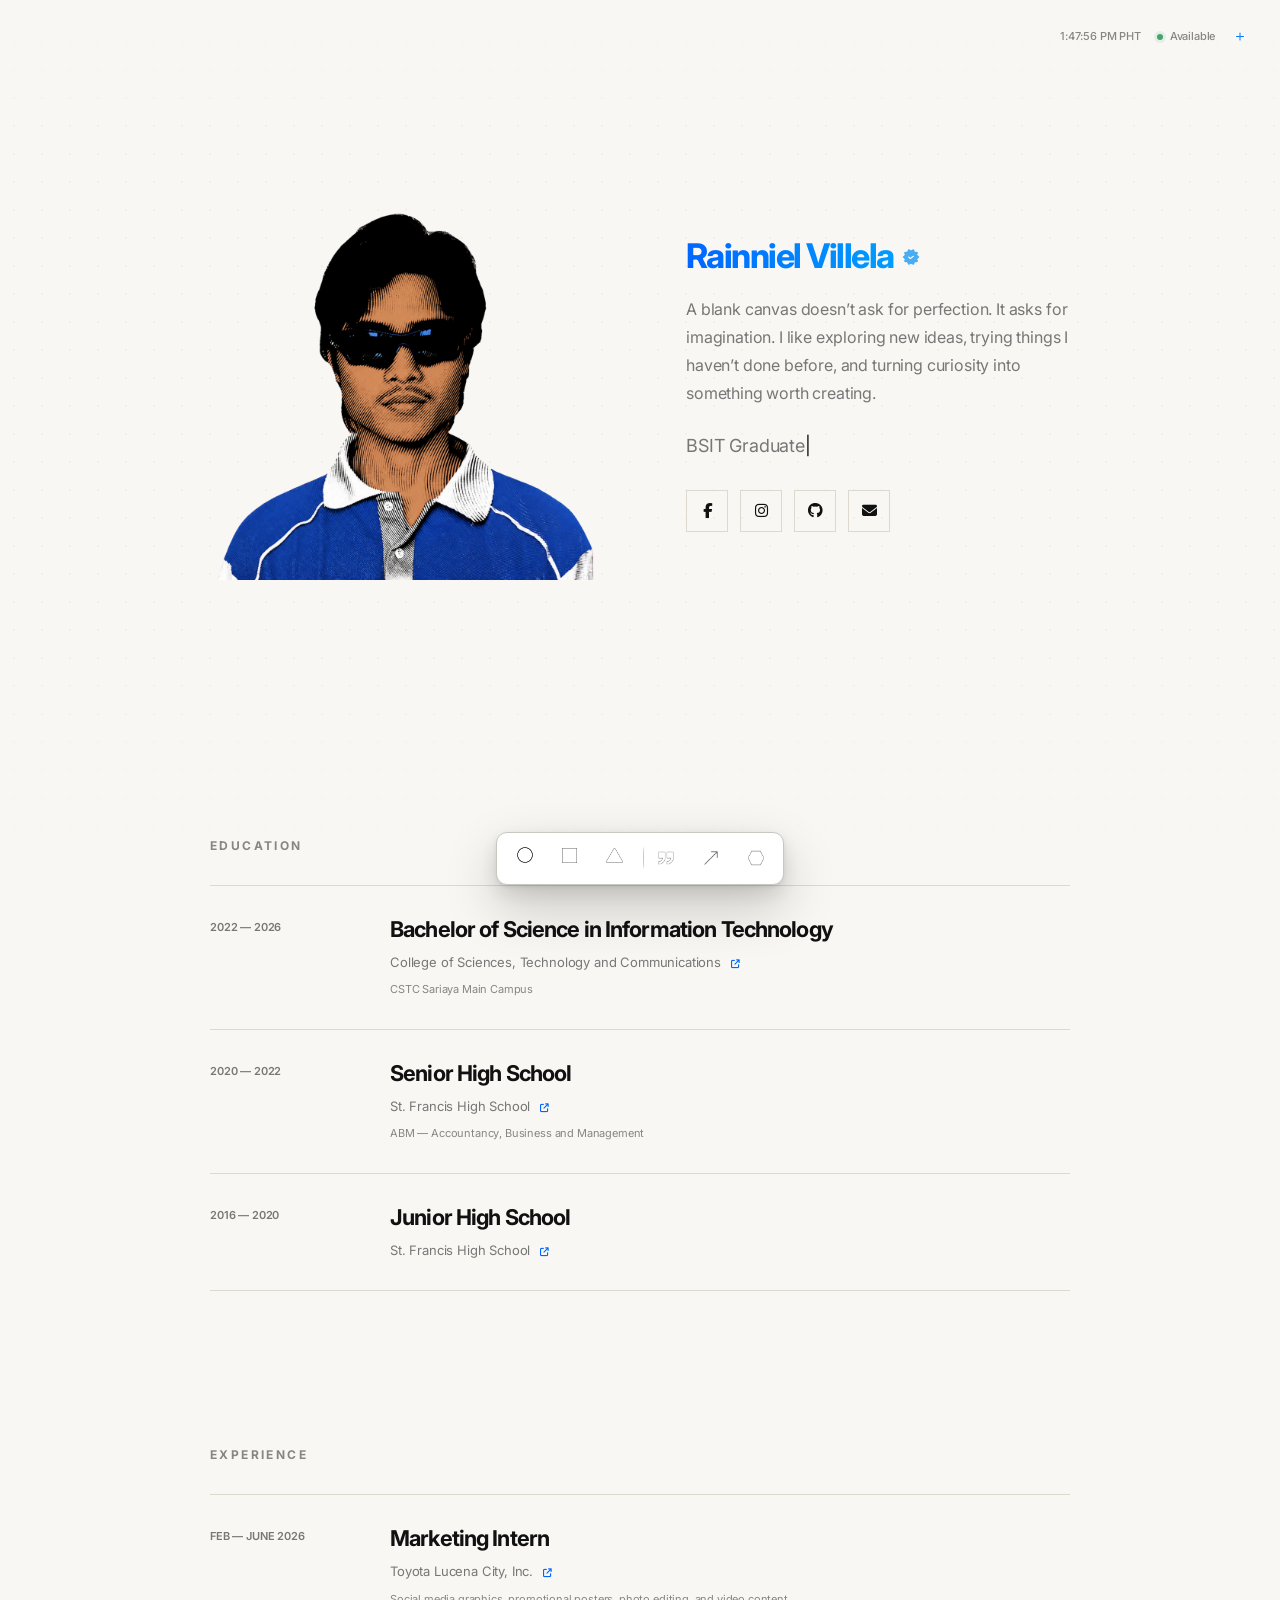
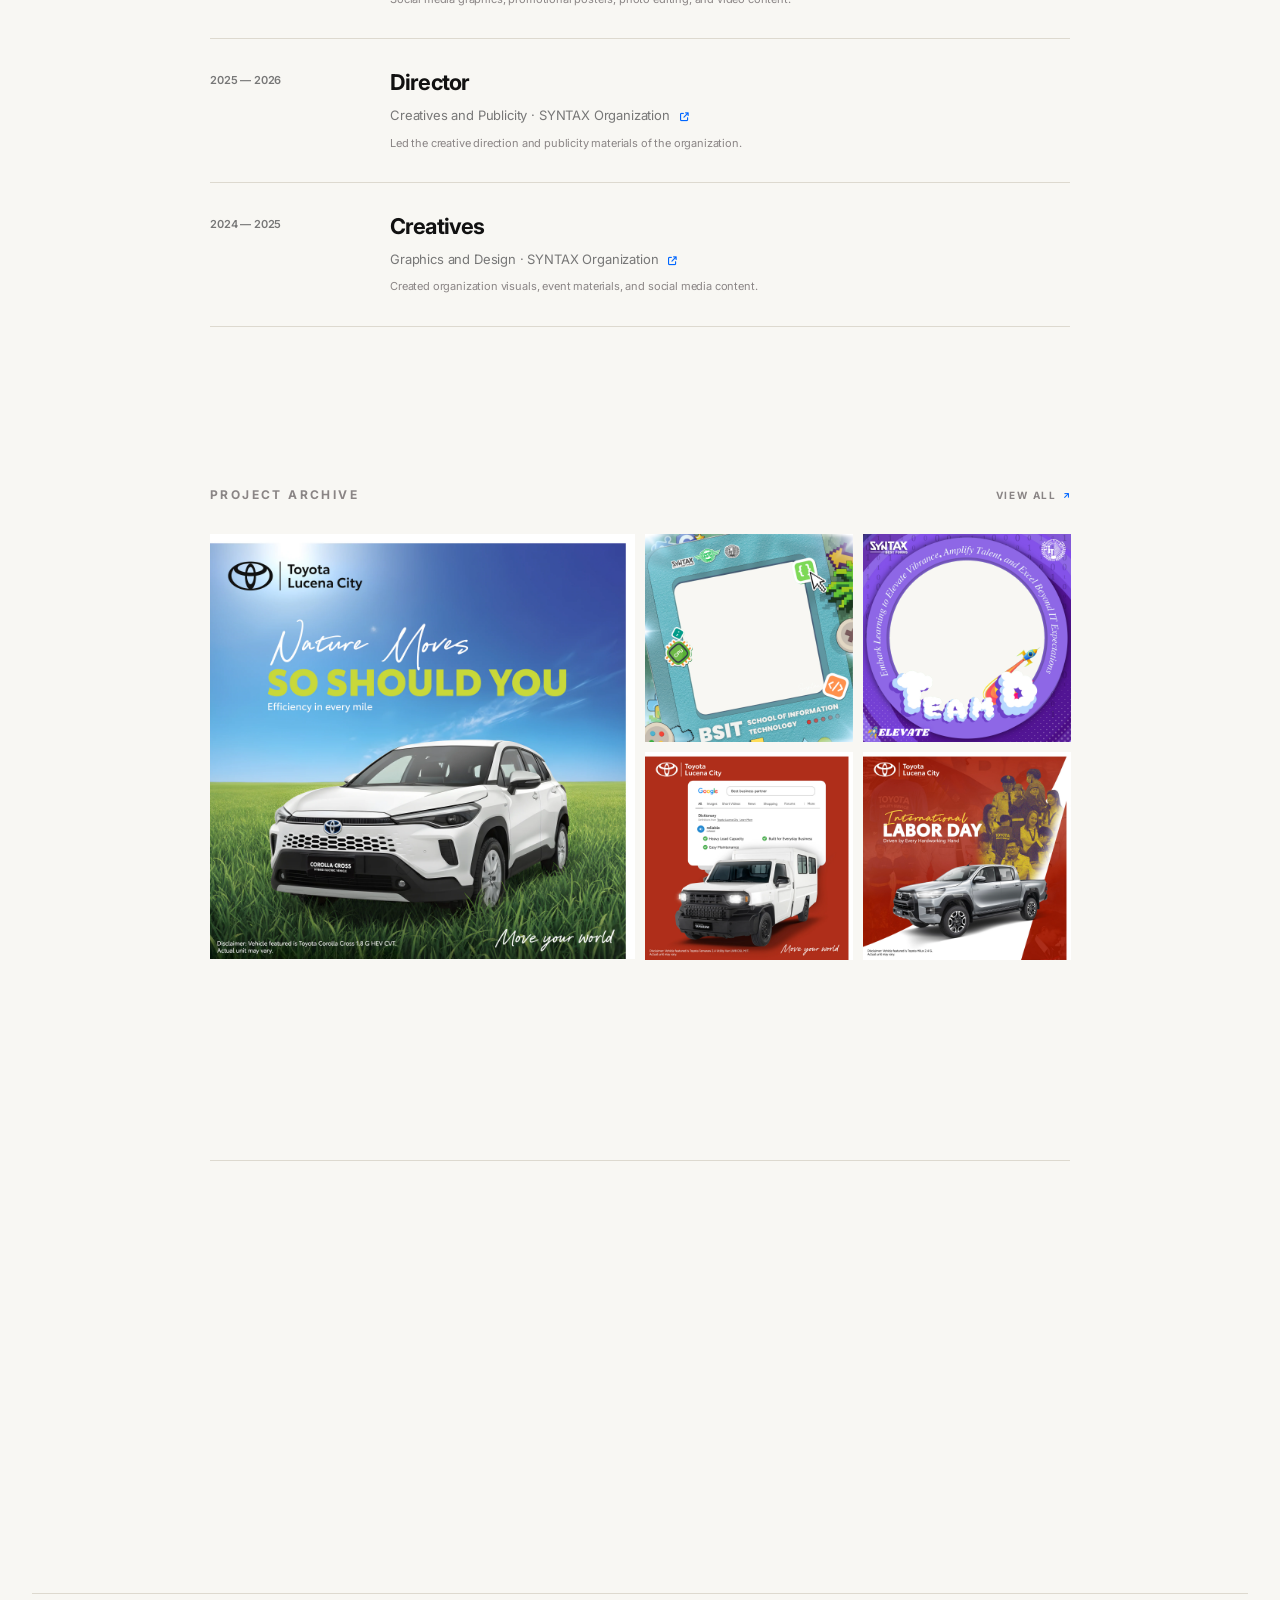
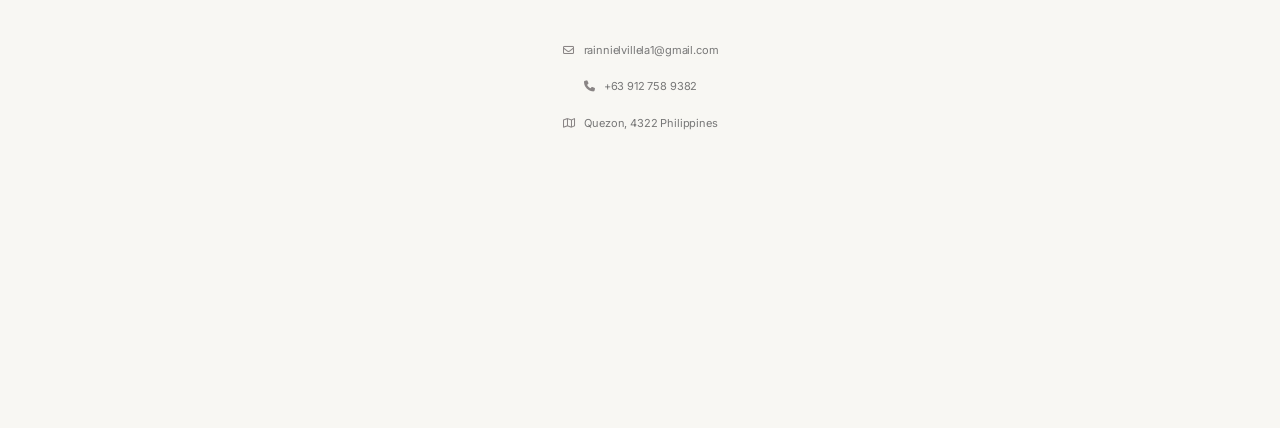
==== commit f5570850: "portfolio101" ====
--- a/index.html
+++ b/index.html
@@ -100,6 +100,8 @@
       }
     </script>
 
+    <link rel="preconnect" href="https://fonts.googleapis.com" />
+    <link rel="preconnect" href="https://fonts.gstatic.com" crossorigin />
     <link
       href="https://fonts.googleapis.com/css2?family=Inter:wght@400;500;600;700;800&family=IBM+Plex+Mono:wght@400;500;600;700&display=swap"
       rel="stylesheet"
@@ -320,6 +322,18 @@
       .footer-copy-feedback.is-visible {
         opacity: 1;
         transform: translateX(-50%) translateY(0);
+      }
+
+      /* ================================================================
+         PREVENT LAYOUT SHIFT — tool/social icons are square logo assets,
+         so a 1:1 aspect-ratio reserves their space before they load.
+         (Work-gallery and profile photos aren't safely guessable this
+         way since their real proportions vary — see chat for details.)
+         ================================================================ */
+      .creative-tool-list img,
+      .home-tech-tool-list img {
+        aspect-ratio: 1 / 1;
+        object-fit: contain;
       }
     </style>
   </head>
@@ -821,6 +835,7 @@
         <div class="work-five-grid creative-only">
           <div class="work-five featured-five">
             <img
+            loading="lazy"
               src="image/work/toyota/corolla.webp"
               alt="Toyota Corolla graphic design"
             />
@@ -828,6 +843,7 @@
 
           <div class="work-five">
             <img
+            loading="lazy"
               src="image/work/syntax/bsit-profile-frame.webp"
               alt="Syntax frame design"
             />
@@ -835,6 +851,7 @@
 
           <div class="work-five">
             <img
+            loading="lazy"
               src="image/work/syntax/elevate-team-frame-purple.webp"
               alt="Syntax team design"
             />
@@ -842,6 +859,7 @@
 
           <div class="work-five">
             <img
+            loading="lazy"
               src="image/work/toyota/tamaraw-search.webp"
               alt="Toyota Tamaraw graphic design"
             />
@@ -849,6 +867,7 @@
 
           <div class="work-five">
             <img
+            loading="lazy"
               src="image/work/toyota/labor-day.webp"
               alt="Toyota Labor Day poster design"
             />
@@ -937,32 +956,38 @@
 
             <div class="creative-tool-list">
               <div>
-                <img src="image/skill/TOOLS/photoshop.png" alt="Photoshop" />
+                <img
+            loading="lazy" src="image/skill/TOOLS/photoshop.png" alt="Photoshop" />
                 <span>Photoshop</span>
               </div>
 
               <div>
-                <img src="image/skill/TOOLS/canva.png" alt="Canva" />
+                <img
+            loading="lazy" src="image/skill/TOOLS/canva.png" alt="Canva" />
                 <span>Canva</span>
               </div>
 
               <div>
-                <img src="image/skill/TOOLS/figma.png" alt="Figma" />
+                <img
+            loading="lazy" src="image/skill/TOOLS/figma.png" alt="Figma" />
                 <span>Figma</span>
               </div>
 
               <div>
-                <img src="image/skill/TOOLS/krita.png" alt="Krita" />
+                <img
+            loading="lazy" src="image/skill/TOOLS/krita.png" alt="Krita" />
                 <span>Krita</span>
               </div>
 
               <div>
-                <img src="image/skill/TOOLS/lightroom.png" alt="Lightroom" />
+                <img
+            loading="lazy" src="image/skill/TOOLS/lightroom.png" alt="Lightroom" />
                 <span>Lightroom</span>
               </div>
 
               <div>
                 <img
+            loading="lazy"
                   src="image/skill/TOOLS/affinity-designer.png"
                   alt="Affinity Designer"
                 />
@@ -992,22 +1017,26 @@
 
             <div class="home-tech-tool-list">
               <div>
-                <img src="image/skill/TOOLS/arduino.png" alt="" aria-hidden="true" />
+                <img
+            loading="lazy" src="image/skill/TOOLS/arduino.png" alt="" aria-hidden="true" />
                 <span>Arduino IDE</span>
               </div>
 
               <div>
-                <img src="image/skill/TOOLS/visual.png" alt="" aria-hidden="true" />
+                <img
+            loading="lazy" src="image/skill/TOOLS/visual.png" alt="" aria-hidden="true" />
                 <span>VSCode</span>
               </div>
 
               <div>
-                <img src="image/skill/TOOLS/firebase.png" alt="" aria-hidden="true" />
+                <img
+            loading="lazy" src="image/skill/TOOLS/firebase.png" alt="" aria-hidden="true" />
                 <span>Firebase</span>
               </div>
 
               <div>
-                <img src="image/skill/TOOLS/gemini.png" alt="" aria-hidden="true" />
+                <img
+            loading="lazy" src="image/skill/TOOLS/gemini.png" alt="" aria-hidden="true" />
                 <span>Gemini</span>
               </div>
             </div>
